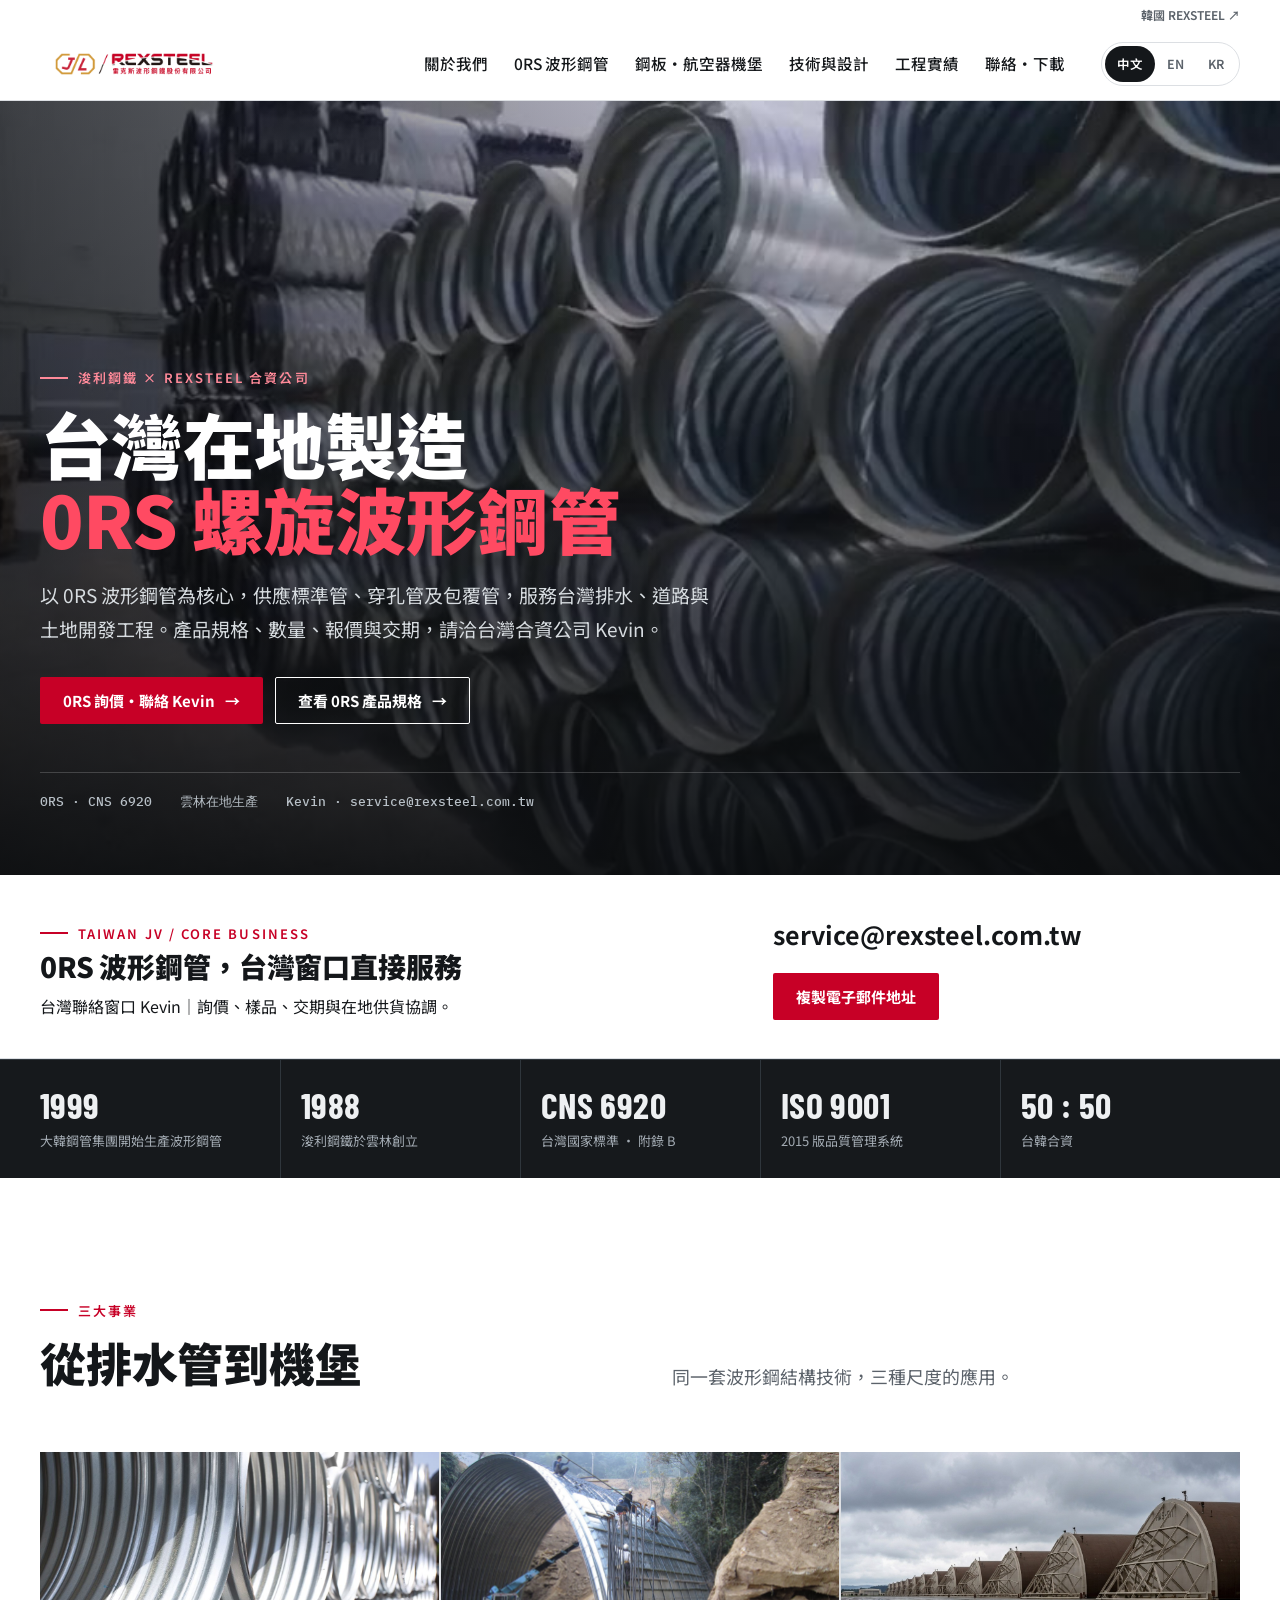
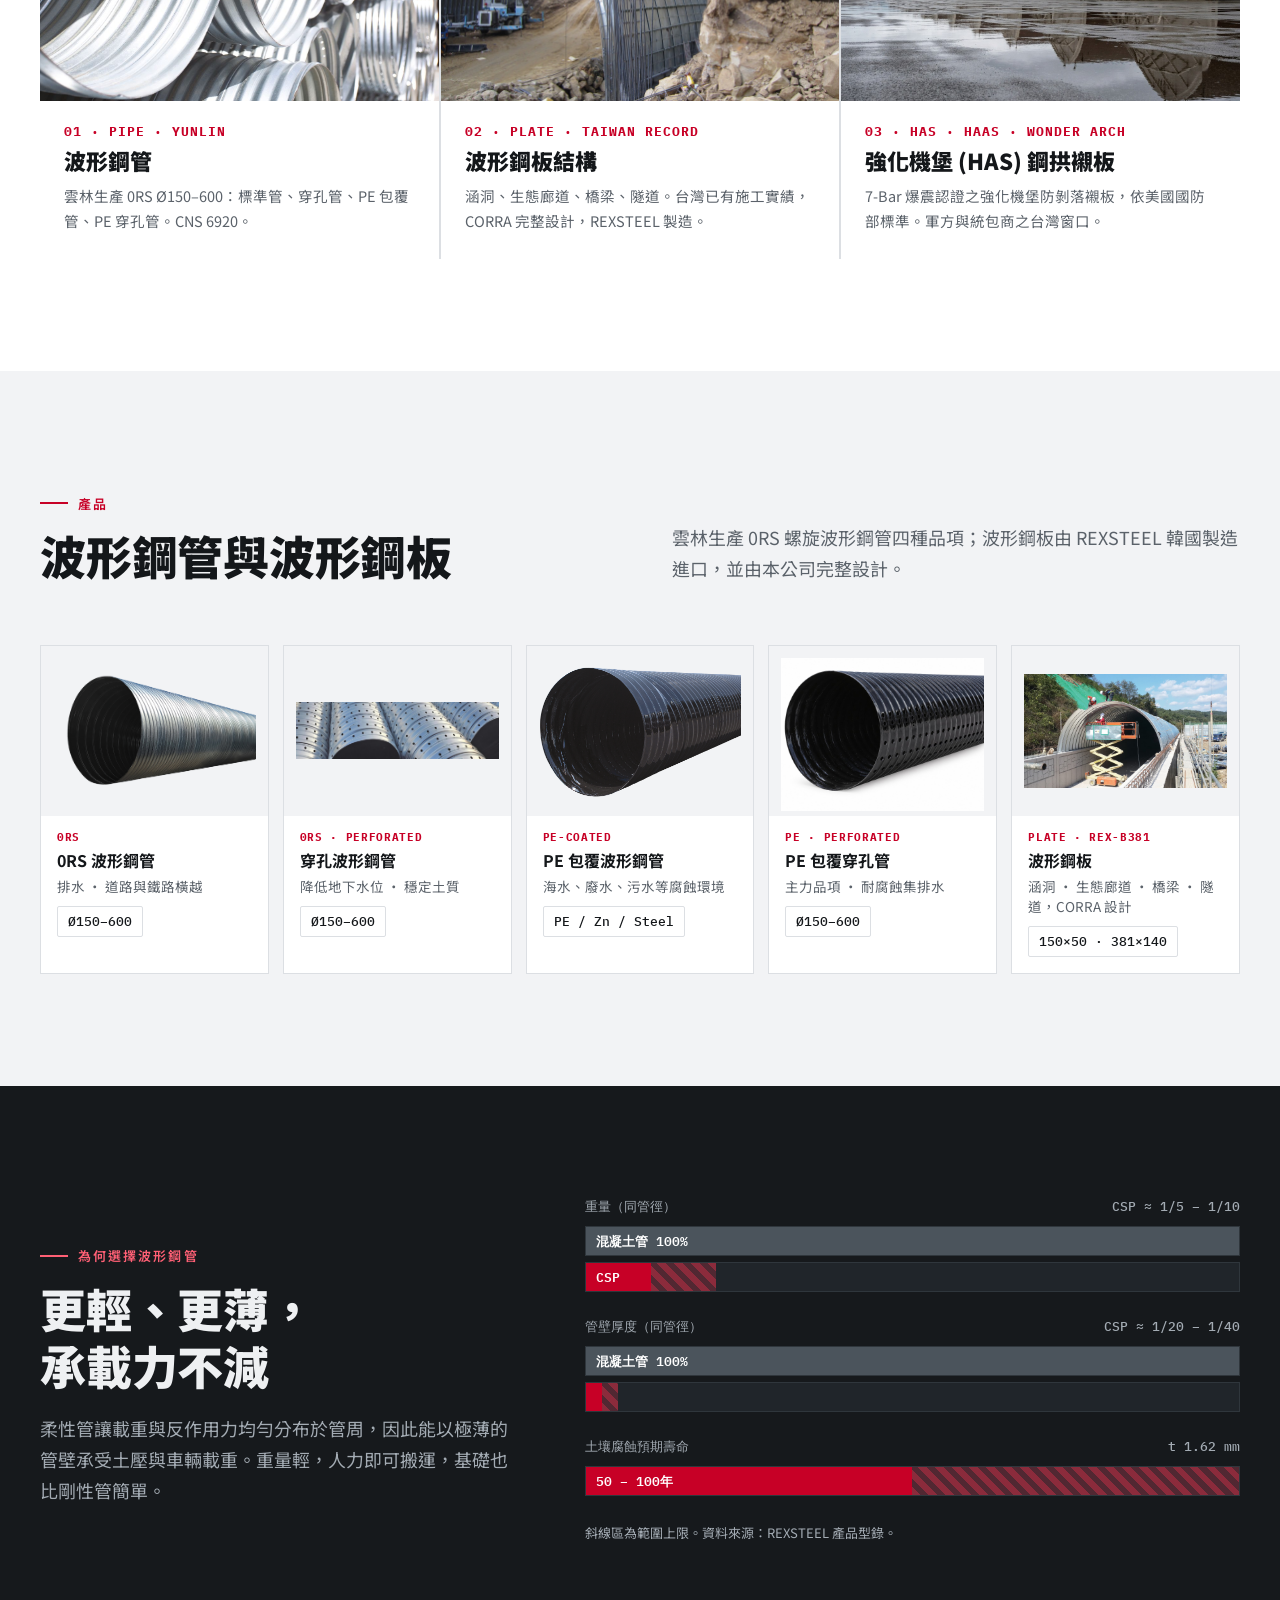
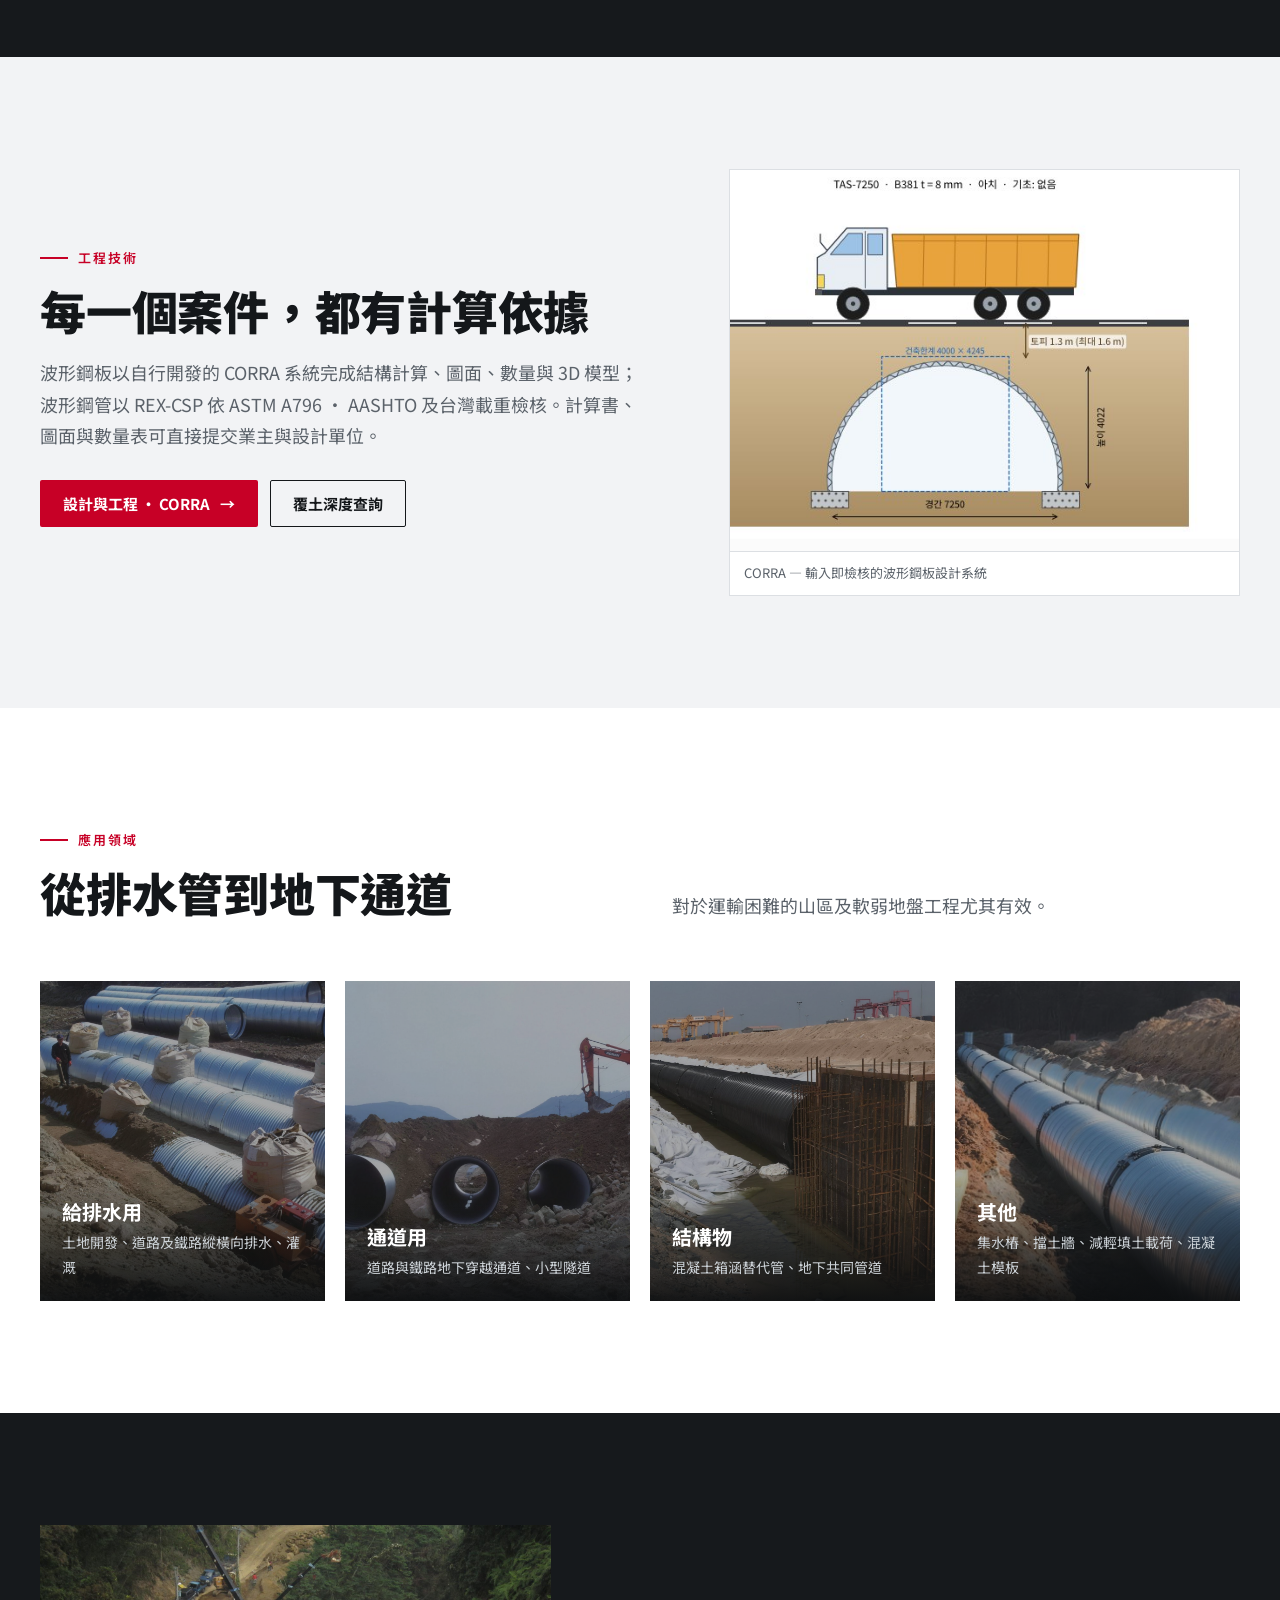
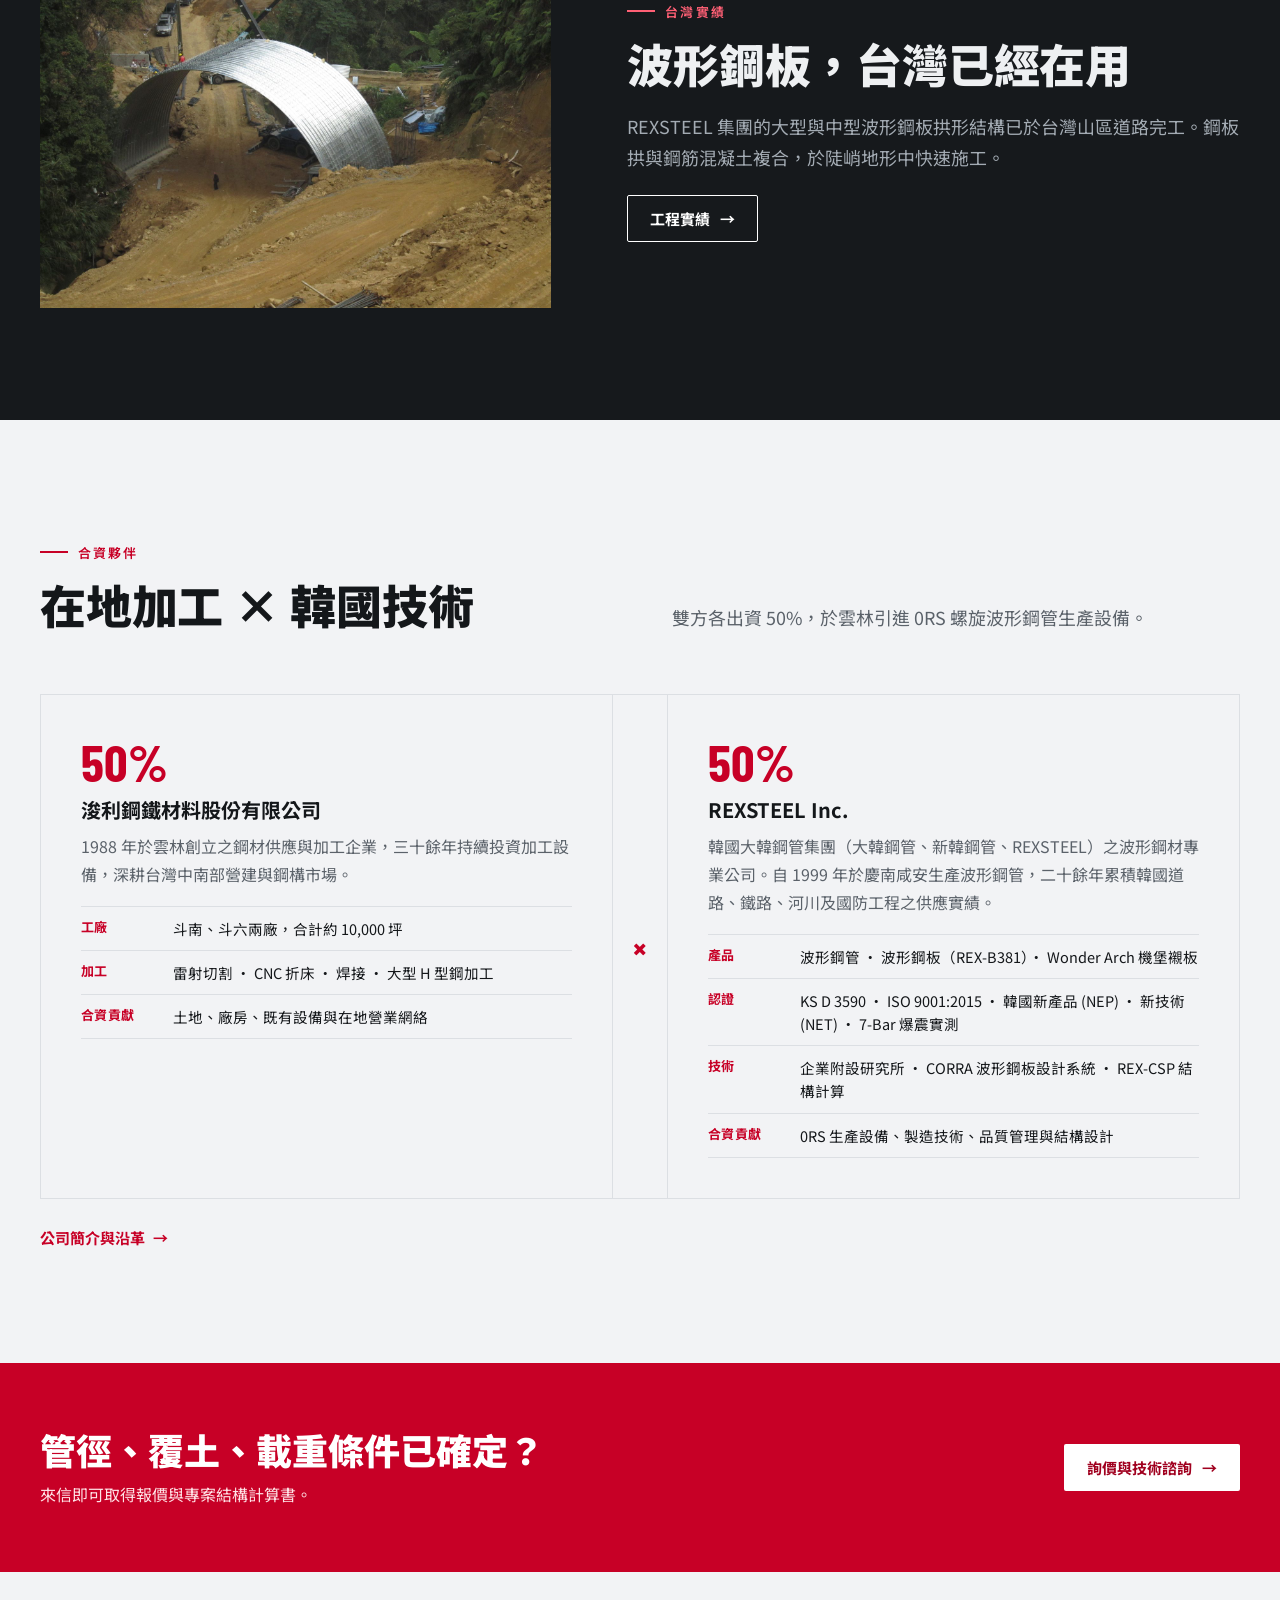
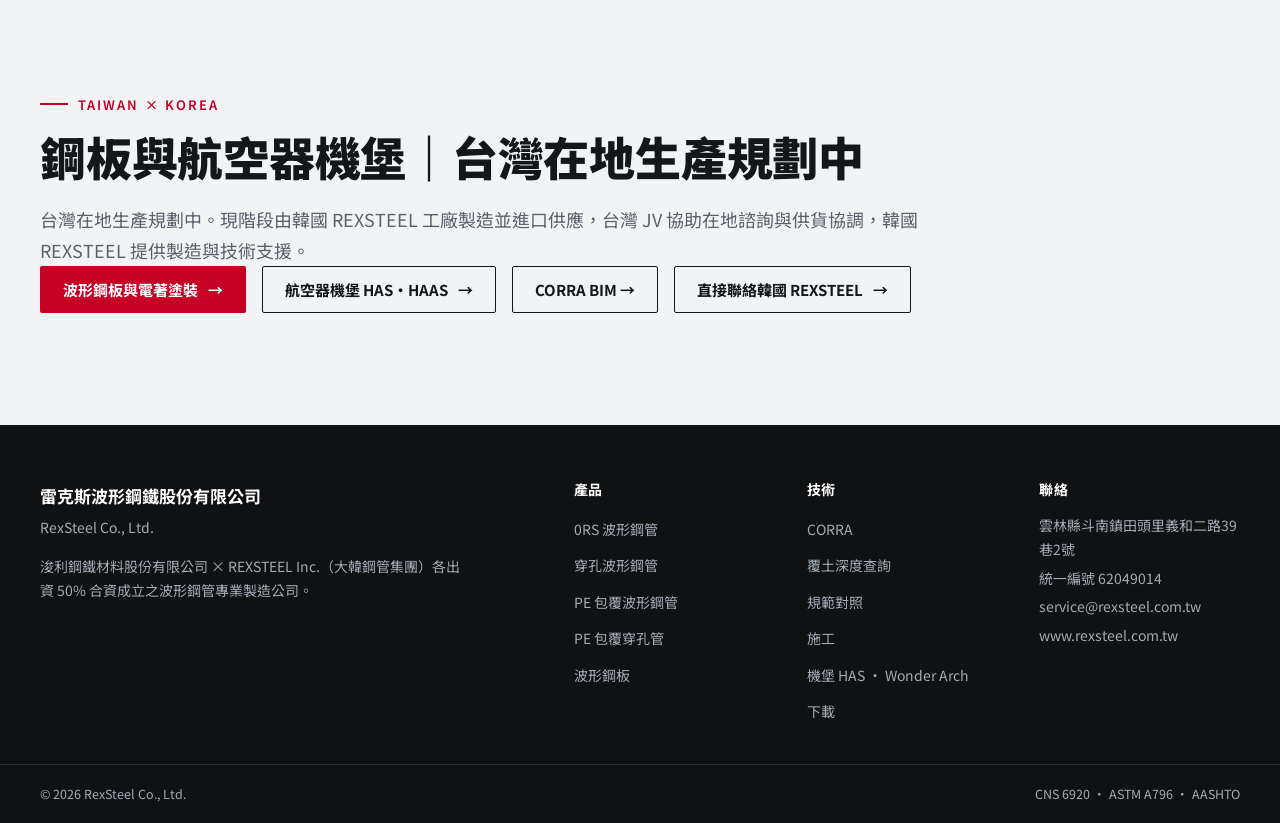
==== index.html @ adaddd63 "Add discreet Korea REXSTEEL link above Taiwan navigation" ====
<!DOCTYPE html>

<html class="notranslate" lang="zh-Hant" translate="no">
<head>
<meta charset="utf-8"/><meta content="notranslate" name="google"/>
<meta content="width=device-width,initial-scale=1,viewport-fit=cover" name="viewport"/>
<title>雷克斯波形鋼鐵 REXSTEEL Taiwan</title>
<meta content="雷克斯波形鋼鐵股份有限公司 — 浚利鋼鐵 × REXSTEEL 合資，台灣雲林生產 0RS 螺旋波形鋼管。" name="description"/>
<link href="assets/icon.png" rel="icon"/>
<link href="https://fonts.googleapis.com" rel="preconnect"/>
<link crossorigin="" href="https://fonts.gstatic.com" rel="preconnect"/>
<link href="https://fonts.googleapis.com/css2?family=Barlow+Condensed:wght@500;600;700&amp;family=IBM+Plex+Mono:wght@400;500;600;700&amp;family=Noto+Sans+TC:wght@400;500;700;900&amp;family=Noto+Sans+KR:wght@400;500;700;900&amp;display=swap" rel="stylesheet"/>
<link href="style.css" rel="stylesheet"/>
<link href="rexsteel-additions.css" rel="stylesheet"/></head>
<body>
<header class="hdr"><div class="wrap rx-utility"><a class="rx-korea-home" href="https://rexsteel.kr/" rel="noopener noreferrer" target="_blank"><span class="tc">韓國 REXSTEEL ↗</span><span class="en">REXSTEEL Korea ↗</span><span class="ko">한국 REXSTEEL ↗</span></a></div><div class="wrap">
<a aria-label="雷克斯波形鋼鐵 首頁" class="brand" href="index.html"><img alt="JL / REXSTEEL 雷克斯波形鋼鐵股份有限公司" height="188" src="assets/logo-jv.png" width="900"/></a>
<button aria-controls="menu" aria-expanded="false" aria-label="Menu" class="burger"><span></span><span></span><span></span></button>
<nav class="menu" id="menu"><a href="about.html"><span class="tc">關於我們</span><span class="en">About</span><span class="ko">회사소개</span></a><a href="products.html"><span class="tc">0RS 波形鋼管</span><span class="en">0RS Pipe</span><span class="ko">파형강관 0RS</span></a><a href="solutions.html"><span class="tc">鋼板・航空器機堡</span><span class="en">Plate &amp; Shelters</span><span class="ko">파형강판·항공기 격납고</span></a><a href="engineering.html"><span class="tc">技術與設計</span><span class="en">Technology &amp; Design</span><span class="ko">기술·설계</span></a><a href="projects.html"><span class="tc">工程實績</span><span class="en">Projects</span><span class="ko">시공사례</span></a><a href="contact.html"><span class="tc">聯絡・下載</span><span class="en">Contact &amp; Downloads</span><span class="ko">문의·다운로드</span></a></nav>
<div aria-label="Language" class="lang" role="group"><button aria-pressed="true" data-lang="zh-Hant">中文</button><button aria-pressed="false" data-lang="en">EN</button><button aria-pressed="false" data-lang="ko">KR</button></div>
</div></header>
<main>
<div class="hero">
<div aria-hidden="true" class="slides">
<div class="slide" style="background-image:url(assets/hero.jpg)"></div>
<div class="slide" style="background-image:url(assets/stack.jpg)"></div>
<div class="slide" style="background-image:url(assets/site-1.jpg)"></div>
</div>
<video aria-hidden="true" autoplay="" loop="" muted="" playsinline="" poster="assets/hero-poster.jpg" preload="auto"><source src="assets/hero.mp4" type="video/mp4"/></video>
<div class="shade"></div>
<div class="wrap">
<span class="eyebrow" style="color:#ff8a99"><span class="tc">浚利鋼鐵 × REXSTEEL 合資公司</span><span class="en">Jiun-Li Steel × REXSTEEL joint venture</span><span class="ko">준리강철 × REXSTEEL 합작법인</span></span>
<h1 style="margin-top:20px;max-width:none"><span class="tc">台灣在地製造<br/><em>0RS 螺旋波形鋼管</em></span><span class="en">Made in Taiwan<br/><em>0RS helical corrugated steel pipe</em></span><span class="ko">대만 현지 생산<br/><em>0RS 나선형 파형강관</em></span></h1>
<p class="sub"><span class="tc">以 0RS 波形鋼管為核心，供應標準管、穿孔管及包覆管，服務台灣排水、道路與土地開發工程。產品規格、數量、報價與交期，請洽台灣合資公司 Kevin。</span><span class="en">Our core product is locally manufactured 0RS pipe, including standard, perforated and coated options for Taiwan drainage, roads and land development. Contact Kevin at the Taiwan JV for specifications, quantities, quotations and lead times.</span><span class="ko">대만 현지 생산 0RS 강관을 중심으로 표준관·유공관·피복관을 공급합니다. 대만 배수·도로·토지개발의 제품 사양·수량·견적·납기는 JV 담당 Kevin에게 문의하세요.</span></p>
<div class="cta"><a class="btn btn-red" href="contact.html#pipe"><span class="tc">0RS 詢價・聯絡 Kevin</span><span class="en">0RS enquiries · Contact Kevin</span><span class="ko">0RS 견적 · Kevin 문의</span> →</a><a class="btn btn-line" href="products.html"><span class="tc">查看 0RS 產品規格</span><span class="en">View 0RS specifications</span><span class="ko">0RS 제품 규격</span> →</a></div>
<div class="meta"><span>0RS · CNS 6920</span><span><span class="tc">雲林在地生產</span><span class="en">Made in Yunlin</span><span class="ko">운림 현지 생산</span></span><span>Kevin · service@rexsteel.com.tw</span></div>
</div>
</div><section class="rx-add rx-jv-priority" id="taiwan-0rs-contact"><div class="wrap rx-contact-split"><div><span class="eyebrow">TAIWAN JV / CORE BUSINESS</span><h2 class="h2"><span class="tc">0RS 波形鋼管，台灣窗口直接服務</span><span class="en">0RS pipe, direct Taiwan support</span><span class="ko">0RS 강관, 대만 JV에 바로 문의</span></h2><p><span class="tc">台灣聯絡窗口 Kevin｜詢價、樣品、交期與在地供貨協調。</span><span class="en">Taiwan contact: Kevin · quotations, samples, lead times and local delivery.</span><span class="ko">대만 담당 Kevin · 견적·샘플·납기·현지 공급 상담.</span></p></div><div><div class="rx-contact-mail">service@rexsteel.com.tw</div><button class="btn btn-red" data-copy="service@rexsteel.com.tw" type="button"><span class="tc">複製電子郵件地址</span><span class="en">Copy email address</span><span class="ko">이메일 주소 복사</span></button></div></div></section>
<div class="trust"><div class="wrap">
<div class="t"><div class="v">1999</div><div class="k"><span class="tc">大韓鋼管集團開始生產波形鋼管</span><span class="en">Daehan Group begins CSP production</span><span class="ko">대한강관그룹 파형강관 생산 시작</span></div></div>
<div class="t"><div class="v">1988</div><div class="k"><span class="tc">浚利鋼鐵於雲林創立</span><span class="en">Jiun-Li Steel founded in Yunlin</span><span class="ko">준리강철 운림에서 창업</span></div></div>
<div class="t"><div class="v">CNS 6920</div><div class="k"><span class="tc">台灣國家標準 · 附錄 B</span><span class="en">Taiwan national standard · Annex B</span><span class="ko">대만 국가표준 · 부록 B</span></div></div>
<div class="t"><div class="v">ISO 9001</div><div class="k"><span class="tc">2015 版品質管理系統</span><span class="en">2015 quality management</span><span class="ko">2015년판 품질경영시스템</span></div></div>
<div class="t"><div class="v">50 : 50</div><div class="k"><span class="tc">台韓合資</span><span class="en">Taiwan–Korea joint venture</span><span class="ko">대만·한국 합작</span></div></div>
</div></div>
<section>
<div class="wrap">
<div class="head-row">
<div><span class="eyebrow"><span class="tc">三大事業</span><span class="en">Three businesses</span><span class="ko">3대 사업</span></span><h2 class="h2"><span class="tc">從排水管到機堡</span><span class="en">From drainage pipe to aircraft shelters</span><span class="ko">배수관부터 격납고까지</span></h2></div>
<p class="lead"><span class="tc">同一套波形鋼結構技術，三種尺度的應用。</span><span class="en">One corrugated-steel technology, three scales of application.</span><span class="ko">하나의 파형강 구조 기술, 세 가지 규모의 적용.</span></p>
</div>
<div class="biz">
<a href="products.html"><div class="pic"><img alt="" loading="lazy" src="assets/stack.jpg"/></div><div class="txt"><span class="code">01 · PIPE · YUNLIN</span><h3><span class="tc">波形鋼管</span><span class="en">Corrugated steel pipe</span><span class="ko">파형강관</span></h3><p><span class="tc">雲林生產 0RS Ø150–600：標準管、穿孔管、PE 包覆管、PE 穿孔管。CNS 6920。</span><span class="en">0RS Ø150–600 made in Yunlin: standard, perforated, PE-coated and PE perforated. CNS 6920.</span><span class="ko">운림 생산 0RS Ø150–600: 표준관, 유공관, PE 피복관, PE 유공관. CNS 6920.</span></p></div></a>
<a href="plate.html"><div class="pic"><img alt="" loading="lazy" src="assets/tw-IMG_2306.jpg"/></div><div class="txt"><span class="code">02 · PLATE · TAIWAN RECORD</span><h3><span class="tc">波形鋼板結構</span><span class="en">Corrugated plate structures</span><span class="ko">파형강판 구조물</span></h3><p><span class="tc">涵洞、生態廊道、橋梁、隧道。台灣已有施工實績，CORRA 完整設計，REXSTEEL 製造。</span><span class="en">Culverts, wildlife crossings, bridges, tunnels. Already built in Taiwan; designed with CORRA, made by REXSTEEL.</span><span class="ko">암거, 생태통로, 교량, 터널. 대만 시공 실적 보유, CORRA 설계, REXSTEEL 제작.</span></p></div></a>
<a href="has.html"><div class="pic"><img alt="" loading="lazy" src="assets/wa-hero-3rd-gen-has.jpg"/></div><div class="txt"><span class="code">03 · HAS · HAAS · WONDER ARCH</span><h3><span class="tc">強化機堡 (HAS) 鋼拱襯板</span><span class="en">Hardened aircraft shelter liners</span><span class="ko">항공기 격납고(HAS) 아치 라이너</span></h3><p><span class="tc">7-Bar 爆震認證之強化機堡防剝落襯板，依美國國防部標準。軍方與統包商之台灣窗口。</span><span class="en">7-Bar blast-certified spall liners for hardened aircraft shelters, to U.S. DoD standards. Taiwan contact for defense and EPC.</span><span class="ko">7-Bar 폭발 인증 강화 격납고 스폴 라이너, 미 국방부 기준. 군·EPC의 대만 창구.</span></p></div></a>
</div>
</div>
</section>
<section class="soft">
<div class="wrap">
<div class="head-row">
<div><span class="eyebrow"><span class="tc">產品</span><span class="en">Products</span><span class="ko">제품</span></span><h2 class="h2"><span class="tc">波形鋼管與波形鋼板</span><span class="en">Corrugated pipe and plate</span><span class="ko">파형강관과 파형강판</span></h2></div>
<p class="lead"><span class="tc">雲林生產 0RS 螺旋波形鋼管四種品項；波形鋼板由 REXSTEEL 韓國製造進口，並由本公司完整設計。</span><span class="en">Four 0RS helical pipe types made in Yunlin, plus corrugated plate made by REXSTEEL in Korea and fully designed by us.</span><span class="ko">운림에서 0RS 나선형 파형강관 4개 품목을 생산하고, 파형강판은 REXSTEEL 한국 공장에서 만들어 수입하며 설계는 당사가 직접 합니다.</span></p>
</div>
</div>
<div class="wrap"><div class="pgrid"><a class="pcard" href="products.html#ors"><div class="pv"><img alt="" loading="lazy" src="assets/pipe-galv.png"/></div><div class="pt"><span class="code">0RS</span><h3><span class="tc">0RS 波形鋼管</span><span class="en">0RS corrugated pipe</span><span class="ko">0RS 파형강관</span></h3><p><span class="tc">排水 · 道路與鐵路橫越</span><span class="en">Drainage · road and rail crossings</span><span class="ko">배수 · 도로·철도 횡단</span></p><span class="chip">Ø150–600</span></div></a><a class="pcard" href="products.html#perforated"><div class="pv"><img alt="" loading="lazy" src="assets/perforated.jpg"/></div><div class="pt"><span class="code">0RS · PERFORATED</span><h3><span class="tc">穿孔波形鋼管</span><span class="en">Perforated pipe</span><span class="ko">유공관</span></h3><p><span class="tc">降低地下水位 · 穩定土質</span><span class="en">Lowers groundwater · stabilizes soil</span><span class="ko">지하수위 저하 · 지반 안정</span></p><span class="chip">Ø150–600</span></div></a><a class="pcard" href="products.html#pe"><div class="pv"><img alt="" loading="lazy" src="assets/pipe-pe.png"/></div><div class="pt"><span class="code">PE-COATED</span><h3><span class="tc">PE 包覆波形鋼管</span><span class="en">PE-coated pipe</span><span class="ko">PE 피복 파형강관</span></h3><p><span class="tc">海水、廢水、污水等腐蝕環境</span><span class="en">Sea water, wastewater, sewage</span><span class="ko">해수·폐수·오수 부식 환경</span></p><span class="chip">PE / Zn / Steel</span></div></a><a class="pcard" href="products.html#pe-perforated"><div class="pv"><img alt="" loading="lazy" src="assets/pipe-pe-perf.jpg"/></div><div class="pt"><span class="code">PE · PERFORATED</span><h3><span class="tc">PE 包覆穿孔管</span><span class="en">PE-coated perforated pipe</span><span class="ko">PE 피복 유공관</span></h3><p><span class="tc">主力品項 · 耐腐蝕集排水</span><span class="en">Main product · corrosion-resistant drainage</span><span class="ko">주력 품목 · 내식 집배수</span></p><span class="chip">Ø150–600</span></div></a><a class="pcard" href="plate.html"><div class="pv"><img alt="" loading="lazy" src="assets/plate-tunnel.jpg"/></div><div class="pt"><span class="code">PLATE · REX-B381</span><h3><span class="tc">波形鋼板</span><span class="en">Corrugated steel plate</span><span class="ko">파형강판</span></h3><p><span class="tc">涵洞 · 生態廊道 · 橋梁 · 隧道，CORRA 設計</span><span class="en">Culverts · crossings · bridges · tunnels, CORRA design</span><span class="ko">암거·생태통로·교량·터널, CORRA 설계</span></p><span class="chip">150×50 · 381×140</span></div></a></div></div>
</section>
<section class="dark">
<div class="wrap compare">
<div>
<span class="eyebrow"><span class="tc">為何選擇波形鋼管</span><span class="en">Why corrugated steel</span><span class="ko">왜 파형강관인가</span></span>
<h2 class="h2"><span class="tc">更輕、更薄，<br/>承載力不減</span><span class="en">Lighter and thinner,<br/>with full capacity</span><span class="ko">더 가볍고 더 얇게,<br/>지지력은 그대로</span></h2>
<p class="lead"><span class="tc">柔性管讓載重與反作用力均勻分布於管周，因此能以極薄的管壁承受土壓與車輛載重。重量輕，人力即可搬運，基礎也比剛性管簡單。</span><span class="en">As a flexible pipe, load and soil reaction spread evenly around the ring, so a very thin wall carries earth and traffic loads. It is light enough to handle by hand and needs simpler bedding than rigid pipe.</span><span class="ko">연성관이라 하중과 반력이 관 둘레에 고르게 분포하므로, 아주 얇은 관벽으로 토압과 차량하중을 견딥니다. 가벼워 인력으로 운반할 수 있고 기초도 강성관보다 간단합니다.</span></p>
</div>
<div class="bars">
<div class="bar-g"><h4><span><span class="tc">重量（同管徑）</span><span class="en">Weight at equal diameter</span><span class="ko">무게 (같은 관경)</span></span><span>CSP ≈ 1/5 – 1/10</span></h4>
<div class="bar"><i class="rc" style="width:100%"><span class="tc">混凝土管 100%</span><span class="en">Concrete 100%</span><span class="ko">콘크리트관 100%</span></i></div>
<div class="bar"><i class="rng" style="left:10%;width:10%"></i><i class="cs" style="width:10%">CSP</i></div></div>
<div class="bar-g"><h4><span><span class="tc">管壁厚度（同管徑）</span><span class="en">Wall thickness at equal diameter</span><span class="ko">관벽 두께 (같은 관경)</span></span><span>CSP ≈ 1/20 – 1/40</span></h4>
<div class="bar"><i class="rc" style="width:100%"><span class="tc">混凝土管 100%</span><span class="en">Concrete 100%</span><span class="ko">콘크리트관 100%</span></i></div>
<div class="bar"><i class="rng" style="left:2.5%;width:2.5%"></i><i class="cs" style="width:2.5%"></i></div></div>
<div class="bar-g"><h4><span><span class="tc">土壤腐蝕預期壽命</span><span class="en">Expected life against soil corrosion</span><span class="ko">토양 부식 기대수명</span></span><span>t 1.62 mm</span></h4>
<div class="bar"><i class="rng" style="left:50%;width:50%"></i><i class="cs" style="width:50%">50 – 100 <span class="tc">年</span><span class="en">years</span><span class="ko">년</span></i></div></div>
<p class="bar-note"><span class="tc">斜線區為範圍上限。資料來源：REXSTEEL 產品型錄。</span><span class="en">Hatched area shows the upper end of each range. Source: REXSTEEL product catalogue.</span><span class="ko">빗금은 범위의 상한입니다. 자료: REXSTEEL 제품 카탈로그.</span></p>
</div>
</div>
</section>
<section class="soft">
<div class="wrap split">
<div>
<span class="eyebrow"><span class="tc">工程技術</span><span class="en">Engineering</span><span class="ko">엔지니어링</span></span>
<h2 class="h2"><span class="tc">每一個案件，都有計算依據</span><span class="en">Every project backed by calculation</span><span class="ko">모든 프로젝트에 계산 근거가 있습니다</span></h2>
<p class="lead"><span class="tc">波形鋼板以自行開發的 CORRA 系統完成結構計算、圖面、數量與 3D 模型；波形鋼管以 REX-CSP 依 ASTM A796 · AASHTO 及台灣載重檢核。計算書、圖面與數量表可直接提交業主與設計單位。</span><span class="en">Corrugated plate is engineered with our own CORRA system (calculations, drawings, quantities and 3D model); pipe is checked with REX-CSP to ASTM A796 / AASHTO with Taiwan loads. Reports, drawings and quantities go straight to owners and designers.</span><span class="ko">파형강판은 자체 개발한 CORRA로 구조계산·도면·수량·3D 모델을 완성하고, 파형강관은 REX-CSP로 ASTM A796·AASHTO와 대만 하중을 검토합니다. 계산서·도면·수량표를 발주처와 설계사에 바로 제출할 수 있습니다.</span></p>
<div style="display:flex;flex-wrap:wrap;gap:12px;margin-top:28px">
<a class="btn btn-red" href="engineering.html"><span class="tc">設計與工程 · CORRA</span><span class="en">Design and engineering · CORRA</span><span class="ko">설계와 엔지니어링 · CORRA</span> <span class="arr">→</span></a>
<a class="btn btn-line" href="technical.html#calc"><span class="tc">覆土深度查詢</span><span class="en">Cover depth check</span><span class="ko">토피 깊이 조회</span></a>
</div>
</div>
<figure style="margin:0;border:1px solid var(--line);background:#fff"><img alt="CORRA" loading="lazy" src="assets/corra-preview-arch.jpg" style="width:100%"/><figcaption class="note" style="padding:10px 14px;border-top:1px solid var(--line)"><span class="tc">CORRA — 輸入即檢核的波形鋼板設計系統</span><span class="en">CORRA — corrugated plate design checked as you type</span><span class="ko">CORRA — 입력 즉시 검토하는 파형강판 설계 시스템</span></figcaption></figure>
</div>
</section>
<section>
<div class="wrap">
<div class="head-row">
<div><span class="eyebrow"><span class="tc">應用領域</span><span class="en">Applications</span><span class="ko">적용 분야</span></span><h2 class="h2"><span class="tc">從排水管到地下通道</span><span class="en">From drains to underpasses</span><span class="ko">배수관부터 지하통로까지</span></h2></div>
<p class="lead"><span class="tc">對於運輸困難的山區及軟弱地盤工程尤其有效。</span><span class="en">Especially effective in mountain areas with difficult access and on soft ground.</span><span class="ko">운반이 어려운 산간지와 연약지반 공사에 특히 효과적입니다.</span></p>
</div>
<div class="apps">
<div class="app"><img alt="" loading="lazy" src="assets/site-2.jpg"/><div class="c"><h3><span class="tc">給排水用</span><span class="en">Drainage</span><span class="ko">상하수·배수</span></h3><p><span class="tc">土地開發、道路及鐵路縱橫向排水、灌溉</span><span class="en">Land development, road and rail drains, irrigation</span><span class="ko">토지개발, 도로·철도 종횡단 배수, 관개</span></p></div></div>
<div class="app"><img alt="" loading="lazy" src="assets/site-3.jpg"/><div class="c"><h3><span class="tc">通道用</span><span class="en">Passages</span><span class="ko">통로</span></h3><p><span class="tc">道路與鐵路地下穿越通道、小型隧道</span><span class="en">Underpasses below roads and railways</span><span class="ko">도로·철도 하부 횡단 통로, 소형 터널</span></p></div></div>
<div class="app"><img alt="" loading="lazy" src="assets/site-pe-1.jpg"/><div class="c"><h3><span class="tc">結構物</span><span class="en">Structures</span><span class="ko">구조물</span></h3><p><span class="tc">混凝土箱涵替代管、地下共同管道</span><span class="en">Box-culvert replacement, utility conduits</span><span class="ko">콘크리트 박스 암거 대체, 지하 공동구</span></p></div></div>
<div class="app"><img alt="" loading="lazy" src="assets/install-trench.jpg"/><div class="c"><h3><span class="tc">其他</span><span class="en">Other</span><span class="ko">기타</span></h3><p><span class="tc">集水樁、擋土牆、減輕填土載荷、混凝土模板</span><span class="en">Collector wells, retaining walls, fill relief, formwork</span><span class="ko">집수정, 옹벽, 성토하중 경감, 콘크리트 거푸집</span></p></div></div>
</div>
</div>
</section>
<section class="dark">
<div class="wrap split rev">
<figure style="margin:0"><img alt="台灣波形鋼板拱" loading="lazy" src="assets/tw-IMG_2200.jpg"/></figure>
<div>
<span class="eyebrow"><span class="tc">台灣實績</span><span class="en">Taiwan record</span><span class="ko">대만 실적</span></span>
<h2 class="h2"><span class="tc">波形鋼板，台灣已經在用</span><span class="en">Corrugated plate, already built in Taiwan</span><span class="ko">파형강판, 대만에서 이미 시공</span></h2>
<p class="lead"><span class="tc">REXSTEEL 集團的大型與中型波形鋼板拱形結構已於台灣山區道路完工。鋼板拱與鋼筋混凝土複合，於陡峭地形中快速施工。</span><span class="en">REXSTEEL Group large- and medium-profile plate arches have been completed on mountain roads in Taiwan: plate arches composite with reinforced concrete, built fast on steep terrain.</span><span class="ko">REXSTEEL 그룹의 대형·중형 파형강판 아치가 대만 산간도로에 준공되었습니다. 강판 아치와 철근콘크리트 복합구조로 급경사 지형에서 빠르게 시공했습니다.</span></p>
<p style="margin-top:22px"><a class="btn btn-line" href="projects.html" style="color:#fff"><span class="tc">工程實績</span><span class="en">Project record</span><span class="ko">시공 실적</span> <span class="arr">→</span></a></p>
</div>
</div>
</section>
<section class="soft">
<div class="wrap">
<div class="head-row">
<div><span class="eyebrow"><span class="tc">合資夥伴</span><span class="en">Partners</span><span class="ko">합작 파트너</span></span><h2 class="h2"><span class="tc">在地加工 × 韓國技術</span><span class="en">Local fabrication × Korean technology</span><span class="ko">현지 가공 × 한국 기술</span></h2></div>
<p class="lead"><span class="tc">雙方各出資 50%，於雲林引進 0RS 螺旋波形鋼管生產設備。</span><span class="en">Each partner holds 50%; a 0RS helical pipe line has been installed in Yunlin.</span><span class="ko">양사가 50%씩 출자해 운림에 0RS 나선형 파형강관 생산설비를 들였습니다.</span></p>
</div>
<div class="partners">
<div class="p"><div class="pct">50%</div><h3><span class="tc">浚利鋼鐵材料股份有限公司</span><span class="en">Jiun-Li Steel Material Co., Ltd.</span><span class="ko">浚利鋼鐵(준리강철)</span></h3><p class="muted"><span class="tc">1988 年於雲林創立之鋼材供應與加工企業，三十餘年持續投資加工設備，深耕台灣中南部營建與鋼構市場。</span><span class="en">A Yunlin steel supplier and processor founded in 1988, investing in processing equipment for over three decades and serving construction and steel-structure markets in central and southern Taiwan.</span><span class="ko">1988년 운림(雲林)에서 창업한 강재 공급·가공 회사. 30년 넘게 가공설비에 투자하며 대만 중남부 건설·철골 시장에서 기반을 다져 왔습니다.</span></p><ul class="pfacts"><li><b><span class="tc">工廠</span><span class="en">Plants</span><span class="ko">공장</span></b><div><span class="tc">斗南、斗六兩廠，合計約 10,000 坪</span><span class="en">Dounan and Douliu, about 10,000 ping (33,000 m²)</span><span class="ko">斗南(더우난)·斗六(더우류) 2개 공장, 약 10,000평(坪)</span></div></li><li><b><span class="tc">加工</span><span class="en">Processing</span><span class="ko">가공</span></b><div><span class="tc">雷射切割 · CNC 折床 · 焊接 · 大型 H 型鋼加工</span><span class="en">Laser cutting · CNC bending · welding · heavy H-beam</span><span class="ko">레이저 절단 · CNC 절곡 · 용접 · 대형 H형강 가공</span></div></li><li><b><span class="tc">合資貢獻</span><span class="en">JV role</span><span class="ko">JV 기여</span></b><div><span class="tc">土地、廠房、既有設備與在地營業網絡</span><span class="en">Land, plant, existing equipment and local sales network</span><span class="ko">토지, 공장, 기존 설비, 현지 영업 네트워크</span></div></li></ul></div>
<div class="x">×</div>
<div class="p"><div class="pct">50%</div><h3>REXSTEEL Inc.</h3><p class="muted"><span class="tc">韓國大韓鋼管集團（大韓鋼管、新韓鋼管、REXSTEEL）之波形鋼材專業公司。自 1999 年於慶南咸安生產波形鋼管，二十餘年累積韓國道路、鐵路、河川及國防工程之供應實績。</span><span class="en">The corrugated steel arm of Korea's Daehan Steel Pipe Group (Daehan Steel Pipe, Shinhan Steel Pipe, REXSTEEL). Producing corrugated pipe in Haman since 1999, with more than two decades of supply to Korean road, rail, river and defense projects.</span><span class="ko">한국 대한강관그룹(대한강관·신한스틸파이프·REXSTEEL)의 파형강재 전문회사. 1999년 경남 함안에서 파형강관 생산을 시작해 20년 넘게 한국의 도로·철도·하천·국방 공사에 공급해 왔습니다.</span></p><ul class="pfacts"><li><b><span class="tc">產品</span><span class="en">Products</span><span class="ko">제품</span></b><div><span class="tc">波形鋼管 · 波形鋼板（REX-B381）· Wonder Arch 機堡襯板</span><span class="en">Corrugated pipe · corrugated plate (REX-B381) · Wonder Arch shelter liners</span><span class="ko">파형강관 · 파형강판(REX-B381) · Wonder Arch 격납고 라이너</span></div></li><li><b><span class="tc">認證</span><span class="en">Certification</span><span class="ko">인증</span></b><div>KS D 3590 · ISO 9001:2015 · <span class="tc">韓國新產品 (NEP) · 新技術 (NET) · 7‑Bar 爆震實測</span><span class="en">Korean NEP · NET · 7-Bar blast tested</span><span class="ko">신제품(NEP) · 신기술(NET) · 7‑Bar 폭발 실증</span></div></li><li><b><span class="tc">技術</span><span class="en">Engineering</span><span class="ko">기술</span></b><div><span class="tc">企業附設研究所 · CORRA 波形鋼板設計系統 · REX-CSP 結構計算</span><span class="en">Corporate R&amp;D centre · CORRA plate design system · REX-CSP calculation</span><span class="ko">기업부설연구소 · CORRA 파형강판 설계 시스템 · REX-CSP 구조계산</span></div></li><li><b><span class="tc">合資貢獻</span><span class="en">JV role</span><span class="ko">JV 기여</span></b><div><span class="tc">0RS 生產設備、製造技術、品質管理與結構設計</span><span class="en">0RS production line, manufacturing know-how, quality control and structural design</span><span class="ko">0RS 생산설비, 제조기술, 품질관리, 구조설계</span></div></li></ul></div>
</div>
<p style="margin-top:24px"><a class="link" href="about.html"><span class="tc">公司簡介與沿革</span><span class="en">Company profile and history</span><span class="ko">회사소개와 연혁</span> <span class="arr">→</span></a></p>
</div>
</section>
<div class="cta-band"><div class="wrap">
<div><h2><span class="tc">管徑、覆土、載重條件已確定？</span><span class="en">Know your diameter, cover and loading?</span><span class="ko">관경·토피·하중 조건이 정해졌나요?</span></h2><p><span class="tc">來信即可取得報價與專案結構計算書。</span><span class="en">Write to us for a quotation and a project calculation report.</span><span class="ko">메일 주시면 견적과 프로젝트 구조계산서를 드립니다.</span></p></div>
<a class="btn" href="contact.html"><span class="tc">詢價與技術諮詢</span><span class="en">Request a quote</span><span class="ko">견적·기술 문의</span> <span class="arr">→</span></a>
</div></div>
<section class="rx-add rx-soft" id="rexsteel-korea-support"><div class="wrap"><span class="eyebrow">TAIWAN × KOREA</span><h2 class="h2"><span class="tc">鋼板與航空器機堡｜台灣在地生產規劃中</span><span class="en">Plate &amp; shelters · Taiwan production planned</span><span class="ko">파형강판·격납고 · 대만 현지 생산 계획 중</span></h2><p class="lead"><span class="tc">台灣在地生產規劃中。現階段由韓國 REXSTEEL 工廠製造並進口供應，台灣 JV 協助在地諮詢與供貨協調，韓國 REXSTEEL 提供製造與技術支援。</span><span class="en">Local production in Taiwan is planned. Products are currently manufactured by REXSTEEL Korea and imported; the Taiwan JV coordinates local enquiries and supply, while Korea provides manufacturing and technical support.</span><span class="ko">대만 현지 생산을 계획 중입니다. 현재는 한국 렉스틸 공장에서 제조해 수입 공급하며, 대만 JV는 현지 상담·공급 협의, 한국 렉스틸은 제조·기술 지원을 담당합니다.</span></p><div class="rx-links"><a class="btn btn-red" href="plate.html#rexsteel-coating"><span class="tc">波形鋼板與電著塗裝</span><span class="en">Plate &amp; e-coating</span><span class="ko">파형강판·전착도장</span> →</a><a class="btn btn-line" href="has.html"><span class="tc">航空器機堡 HAS·HAAS</span><span class="en">Aircraft shelters</span><span class="ko">항공기 격납고</span> →</a><a class="btn btn-line" href="engineering.html#corra">CORRA BIM →</a><a class="btn btn-line" href="contact.html#korea-contact"><span class="tc">直接聯絡韓國 REXSTEEL</span><span class="en">Contact REXSTEEL Korea</span><span class="ko">한국 렉스틸 직접 문의</span> →</a></div></div></section></main>
<footer class="ftr">
<div class="wrap">
<div><div class="co">雷克斯波形鋼鐵股份有限公司</div><div style="margin-top:4px">RexSteel Co., Ltd.</div>
<p style="margin-top:14px;max-width:30em"><span class="tc">浚利鋼鐵材料股份有限公司 × REXSTEEL Inc.（大韓鋼管集團）各出資 50% 合資成立之波形鋼管專業製造公司。</span><span class="en">A 50:50 corrugated steel pipe joint venture of Jiun-Li Steel Material Co., Ltd. and REXSTEEL Inc. (Daehan Steel Pipe Group).</span><span class="ko">浚利鋼鐵(준리강철) × REXSTEEL Inc.(대한강관그룹)가 50%씩 출자해 세운 파형강관 전문 제조회사입니다.</span></p></div>
<div><h4><span class="tc">產品</span><span class="en">Products</span><span class="ko">제품</span></h4><ul><li><a href="products.html#ors">0RS <span class="tc">波形鋼管</span><span class="en">pipe</span><span class="ko">파형강관</span></a></li><li><a href="products.html#perforated"><span class="tc">穿孔波形鋼管</span><span class="en">Perforated pipe</span><span class="ko">유공관</span></a></li><li><a href="products.html#pe"><span class="tc">PE 包覆波形鋼管</span><span class="en">PE-coated pipe</span><span class="ko">PE 피복 파형강관</span></a></li><li><a href="products.html#pe-perforated"><span class="tc">PE 包覆穿孔管</span><span class="en">PE perforated pipe</span><span class="ko">PE 피복 유공관</span></a></li><li><a href="plate.html"><span class="tc">波形鋼板</span><span class="en">Corrugated plate</span><span class="ko">파형강판</span></a></li></ul></div>
<div><h4><span class="tc">技術</span><span class="en">Technical</span><span class="ko">기술</span></h4><ul><li><a href="engineering.html#corra">CORRA</a></li><li><a href="technical.html#calc"><span class="tc">覆土深度查詢</span><span class="en">Cover depth check</span><span class="ko">토피 깊이 조회</span></a></li><li><a href="technical.html#standards"><span class="tc">規範對照</span><span class="en">Standards</span><span class="ko">규범 대조</span></a></li><li><a href="installation.html"><span class="tc">施工</span><span class="en">Installation</span><span class="ko">시공</span></a></li><li><a href="has.html"><span class="tc">機堡 HAS · Wonder Arch</span><span class="en">HAS shelters · Wonder Arch</span><span class="ko">격납고 HAS · Wonder Arch</span></a></li><li><a href="contact.html#downloads"><span class="tc">下載</span><span class="en">Downloads</span><span class="ko">다운로드</span></a></li></ul></div>
<div><h4><span class="tc">聯絡</span><span class="en">Contact</span><span class="ko">연락처</span></h4><ul><li>雲林縣斗南鎮田頭里義和二路39巷2號</li><li>統一編號 62049014</li><li>service@rexsteel.com.tw</li><li>www.rexsteel.com.tw</li></ul></div>
</div>
<div class="bottom"><div class="wrap"><span>© 2026 RexSteel Co., Ltd.</span><span>CNS 6920 · ASTM A796 · AASHTO</span></div></div>
</footer>
<script src="site.js"></script>
<script defer="" src="rexsteel-additions.js"></script></body>
</html>
---- style.css ----
/* Layout: precision-steel — white engineering sheets alternate with graphite photo bands; every page carries a drawn element (profile, burial section, trench) as proof of engineering. */
:root{
  --bg:#ffffff; --bg-2:#f2f3f5; --ink:#14171a; --muted:#5b626a; --line:#dcdfe3;
  --red:#c70026; --red-2:#9e001e; --on-red:#ffffff; --steel:#8c959e; --tint:#fbedf0;
  --ok:#17784a; --warn:#b35208;
  --graphite:#16191c; --graphite-2:#20252a; --on-dark:#eef0f2; --on-dark-mute:#a3abb3; --dark-line:#2f363c;
  --f-head:"Noto Sans TC","PingFang TC","Microsoft JhengHei",system-ui,sans-serif;
  --f-cond:"Barlow Condensed","Arial Narrow","Noto Sans TC",sans-serif;
  --f-mono:"IBM Plex Mono",ui-monospace,Consolas,monospace;
  --wrap:1240px; --hdr:72px;
}
@media (prefers-color-scheme:dark){:root:not([data-theme="light"]){
  --bg:#121417; --bg-2:#181b1f; --ink:#eceef0; --muted:#9aa2aa; --line:#2b3136;
  --red:#e3304a; --red-2:#ff5068; --tint:#2a161a; --ok:#47c07c; --warn:#f0a050; color-scheme:dark}}
:root[data-theme="dark"]{
  --bg:#121417; --bg-2:#181b1f; --ink:#eceef0; --muted:#9aa2aa; --line:#2b3136;
  --red:#e3304a; --red-2:#ff5068; --tint:#2a161a; --ok:#47c07c; --warn:#f0a050; color-scheme:dark}

*{box-sizing:border-box}
html{scroll-behavior:smooth;scroll-padding-top:calc(var(--hdr) + 12px)}
body{margin:0;background:var(--bg);color:var(--ink);font:400 16px/1.75 var(--f-head);-webkit-font-smoothing:antialiased;text-rendering:optimizeLegibility}
body::before{content:"";position:fixed;inset:0 0 auto;height:env(safe-area-inset-top,0px);z-index:90;background:var(--bg)}
img{display:block;max-width:100%;height:auto}
a{color:inherit}
h1,h2,h3,h4{margin:0;line-height:1.25;text-wrap:balance;font-family:var(--f-head)}
p{margin:0}
.wrap{max-width:var(--wrap);margin:0 auto;padding-left:max(20px,env(safe-area-inset-left,0px));padding-right:max(20px,env(safe-area-inset-right,0px))}
.num{font-family:var(--f-cond);font-variant-numeric:tabular-nums}
.mono{font-family:var(--f-mono);font-variant-numeric:tabular-nums}
.muted{color:var(--muted)}
html[lang="en"] .tc,html[lang="en"] .ko{display:none!important}
html[lang="ko"] .tc,html[lang="ko"] .en{display:none!important}
html:not([lang="en"]):not([lang="ko"]) .en,html:not([lang="en"]):not([lang="ko"]) .ko{display:none!important}
:focus-visible{outline:2px solid var(--red);outline-offset:3px}
@media (prefers-reduced-motion:reduce){*,*::before,*::after{animation:none!important;transition:none!important}html{scroll-behavior:auto}}

/* ---------- header ---------- */
.hdr{position:sticky;top:env(safe-area-inset-top,0px);z-index:80;background:color-mix(in srgb,var(--bg) 94%,transparent);backdrop-filter:saturate(1.4) blur(10px);border-bottom:1px solid var(--line)}
.hdr .wrap{display:flex;align-items:center;gap:24px;height:var(--hdr)}
.brand{display:flex;align-items:center;background:#fff;border-radius:6px;padding:5px 8px;flex:none}
.brand img{height:36px;width:auto}
.menu{display:flex;align-items:center;gap:2px;margin-left:auto}
.menu a{position:relative;text-decoration:none;font-weight:500;font-size:15.5px;padding:10px 14px;color:var(--ink)}
.menu a::after{content:"";position:absolute;left:14px;right:14px;bottom:4px;height:2px;background:var(--red);transform:scaleX(0);transform-origin:left;transition:transform .25s}
.menu a:hover::after,.menu a[aria-current="page"]::after{transform:scaleX(1)}
.menu a[aria-current="page"]{color:var(--red)}
.lang{display:flex;border:1px solid var(--line);border-radius:999px;padding:3px;flex:none}
.lang button{font:600 12.5px/1 var(--f-head);background:none;border:0;color:var(--muted);padding:7px 11px;border-radius:999px;cursor:pointer}
.lang button[aria-pressed="true"]{background:var(--ink);color:var(--bg)}
.burger{display:none;margin-left:auto;background:none;border:1px solid var(--line);border-radius:6px;width:42px;height:38px;cursor:pointer;color:var(--ink)}
.burger span{display:block;width:18px;height:2px;background:currentColor;margin:4px auto}
@media (max-width:1080px){
  .burger{display:block}
  .menu{display:none;position:absolute;top:100%;left:0;right:0;flex-direction:column;align-items:stretch;background:var(--bg);border-bottom:1px solid var(--line);padding:8px max(20px,env(safe-area-inset-right,0px)) 16px max(20px,env(safe-area-inset-left,0px))}
  .menu.open{display:flex}
  .menu a{padding:12px 4px;border-bottom:1px solid var(--line)}
  .menu a::after{display:none}
  .brand img{height:30px}
}

/* ---------- shared blocks ---------- */
section{padding-block:clamp(64px,9vw,112px)}
.eyebrow{display:inline-flex;align-items:center;gap:10px;font:600 13px/1 var(--f-head);letter-spacing:.16em;text-transform:uppercase;color:var(--red)}
.eyebrow::before{content:"";width:28px;height:2px;background:currentColor}
.h2{font-size:clamp(28px,3.6vw,46px);font-weight:900;letter-spacing:-.005em;margin-top:16px}
.lead{font-size:clamp(16px,1.4vw,18px);color:var(--muted);max-width:42em;margin-top:18px}
.head-row{display:grid;grid-template-columns:minmax(0,1fr) minmax(0,1fr);gap:24px 64px;align-items:end;margin-bottom:clamp(36px,5vw,60px)}
.head-row .lead{margin-top:0}
@media (max-width:860px){.head-row{grid-template-columns:minmax(0,1fr)}}
.btn{display:inline-flex;align-items:center;gap:10px;font:700 15px/1 var(--f-head);text-decoration:none;padding:15px 22px;border-radius:2px;border:1px solid transparent;cursor:pointer;transition:background .2s,color .2s,border-color .2s}
.btn .arr{transition:transform .2s}
.btn:hover .arr{transform:translateX(4px)}
.btn-red{background:var(--red);color:var(--on-red)}
.btn-red:hover{background:var(--red-2)}
.btn-line{border-color:currentColor;background:transparent}
.btn-line:hover{background:var(--ink);color:var(--bg);border-color:var(--ink)}
.dark .btn-line:hover,.hero .btn-line:hover{background:#fff;color:#111;border-color:#fff}
.dark{background:var(--graphite);color:var(--on-dark)}
.dark .lead,.dark .muted{color:var(--on-dark-mute)}
.dark .eyebrow{color:#ff6075}
.soft{background:var(--bg-2)}
.link{display:inline-flex;gap:8px;align-items:center;font-weight:700;text-decoration:none;color:var(--red);font-size:15px}
.link:hover .arr{transform:translateX(4px)}
.link .arr{transition:transform .2s}

/* ---------- page hero (inner pages) ---------- */
.phero{position:relative;color:#fff;background:var(--graphite);overflow:hidden}
.phero .bgimg{position:absolute;inset:0;background-size:cover;background-position:center;opacity:.55}
.phero .bgimg::after{content:"";position:absolute;inset:0;background:linear-gradient(90deg,rgba(18,20,23,.92),rgba(18,20,23,.35))}
.phero .wrap{position:relative;padding-block:clamp(72px,9vw,120px) clamp(48px,6vw,72px)}
.crumb{font-size:13px;color:#b9c0c6;letter-spacing:.06em}
.crumb a{text-decoration:none}
.phero h1{font-size:clamp(34px,5vw,60px);font-weight:900;margin-top:14px}
.phero p{color:#d3d8dc;max-width:40em;margin-top:14px;font-size:17px}
.subnav{border-bottom:1px solid var(--line);background:var(--bg);position:sticky;top:calc(env(safe-area-inset-top,0px) + var(--hdr));z-index:40}
.subnav .wrap{display:flex;gap:4px;overflow-x:auto;scrollbar-width:none}
.subnav a{flex:none;text-decoration:none;font-size:14.5px;font-weight:500;color:var(--muted);padding:14px 16px;border-bottom:2px solid transparent}
.subnav a:hover{color:var(--ink);border-bottom-color:var(--red)}

/* ---------- home hero ---------- */
.hero{position:relative;min-height:min(86vh,820px);display:flex;align-items:flex-end;color:#fff;background:#111;overflow:hidden}
.hero .slides{position:absolute;inset:0}
.hero .slide{position:absolute;inset:-4%;background-size:cover;background-position:center;opacity:0;animation:hx 24s infinite}
.hero .slide:nth-child(1){animation-delay:0s}
.hero .slide:nth-child(2){animation-delay:8s}
.hero .slide:nth-child(3){animation-delay:16s}
@keyframes hx{0%{opacity:0;transform:scale(1.02) translateX(0)}6%{opacity:1}33%{opacity:1}40%{opacity:0;transform:scale(1.1) translateX(-2%)}100%{opacity:0}}
@media (prefers-reduced-motion:reduce){.hero .slide:nth-child(1){opacity:1}}
.hero video{position:absolute;inset:0;width:100%;height:100%;object-fit:cover}
.hero .shade{position:absolute;inset:0;background:linear-gradient(0deg,rgba(10,12,14,.92) 0%,rgba(10,12,14,.45) 45%,rgba(10,12,14,.15) 100%),linear-gradient(90deg,rgba(10,12,14,.6),transparent 60%)}
.hero .wrap{position:relative;width:100%;padding-block:120px 64px}
.hero h1{font-size:clamp(40px,7vw,96px);font-weight:900;line-height:1.05;letter-spacing:-.01em;max-width:11em}
.hero h1 em{font-style:normal;color:#ff4a62}
.hero .sub{font-size:clamp(16px,1.5vw,19px);color:#d7dce0;max-width:36em;margin-top:22px}
.hero .cta{display:flex;flex-wrap:wrap;gap:12px;margin-top:32px}
.hero .meta{display:flex;flex-wrap:wrap;gap:8px 28px;margin-top:48px;padding-top:20px;border-top:1px solid rgba(255,255,255,.18);font:500 13px/1.4 var(--f-mono);color:#b8c0c7}

/* trust band */
.trust{background:var(--graphite);color:var(--on-dark);border-top:1px solid var(--dark-line)}
.trust .wrap{display:grid;grid-template-columns:repeat(5,minmax(0,1fr))}
.trust .t{padding:26px 20px;border-left:1px solid var(--dark-line)}
.trust .t:first-child{border-left:0;padding-left:0}
.trust .v{font:700 clamp(26px,2.8vw,38px)/1.05 var(--f-cond);letter-spacing:.01em}
.trust .v small{font-size:.5em;color:var(--on-dark-mute);margin-left:3px}
.trust .k{font-size:13px;color:var(--on-dark-mute);margin-top:6px}
@media (max-width:900px){.trust .wrap{grid-template-columns:repeat(2,minmax(0,1fr))}.trust .t{border-left:0;padding-left:0;border-top:1px solid var(--dark-line)}.trust .t:nth-child(-n+2){border-top:0}.trust .t:last-child{grid-column:1/-1}}

/* product split (home) */
.prod-rows{display:grid;gap:2px;background:var(--line)}
.prow{display:grid;grid-template-columns:minmax(0,6fr) minmax(0,5fr);background:var(--bg);min-height:360px}
.prow .pv{background:var(--bg-2);display:grid;place-items:center;padding:28px;overflow:hidden}
.prow .pv img{max-height:300px;width:auto;transition:transform .8s ease}
.prow:hover .pv img{transform:scale(1.04)}
.prow .pv.photo{padding:0}
.prow .pv.photo img{width:100%;height:100%;max-height:none;object-fit:cover}
.prow .pt{padding:clamp(28px,4vw,52px);display:grid;align-content:center;gap:14px}
.prow .code{font:700 13px var(--f-mono);color:var(--red);letter-spacing:.08em}
.prow h3{font-size:clamp(24px,2.4vw,32px);font-weight:900}
.prow .specs{display:flex;flex-wrap:wrap;gap:8px;margin-top:4px}
.chip{font:500 12.5px/1 var(--f-mono);padding:8px 10px;border:1px solid var(--line);border-radius:2px;color:var(--ink);background:var(--bg)}
.prow:nth-child(even){grid-template-columns:minmax(0,5fr) minmax(0,6fr)}
.prow:nth-child(even) .pv{order:2}
@media (max-width:860px){.prow,.prow:nth-child(even){grid-template-columns:minmax(0,1fr)}.prow:nth-child(even) .pv{order:0}.prow .pv{min-height:240px}}

/* compare bars */
.compare{display:grid;grid-template-columns:minmax(0,5fr) minmax(0,7fr);gap:clamp(32px,6vw,80px);align-items:center}
.bars{display:grid;gap:26px}
.bar-g h4{font-size:15px;font-weight:700;margin-bottom:10px;display:flex;justify-content:space-between;gap:12px}
.bar-g h4 span{font:500 13px var(--f-mono);color:var(--on-dark-mute)}
.bar{position:relative;height:30px;background:var(--graphite-2);border:1px solid var(--dark-line);margin-top:6px}
.bar i{position:absolute;inset:0 auto 0 0;display:flex;align-items:center;padding-left:10px;font:600 12.5px var(--f-mono);font-style:normal;white-space:nowrap}
.bar .rc{background:#4b545c;color:#fff}
.bar .cs{background:var(--red);color:#fff}
.bar .rng{background:repeating-linear-gradient(45deg,rgba(227,48,74,.55) 0 6px,rgba(227,48,74,.25) 6px 12px)}
.bar-note{font-size:13px;color:var(--on-dark-mute)}
@media (max-width:860px){.compare{grid-template-columns:minmax(0,1fr)}}

/* profile drawing */
.drawing{background:var(--bg);border:1px solid var(--line);position:relative}
.drawing svg{display:block;width:100%;height:auto}
.drawing .tb{display:flex;justify-content:space-between;gap:12px;border-top:1px solid var(--line);padding:10px 14px;font:500 12px var(--f-mono);color:var(--muted)}
.draw-line{stroke-dasharray:1400;stroke-dashoffset:0;animation:draw 2.4s ease .2s both}
@keyframes draw{from{stroke-dashoffset:1400}to{stroke-dashoffset:0}}

/* app grid */
.apps{display:grid;grid-template-columns:repeat(4,minmax(0,1fr));gap:20px}
.app{position:relative;overflow:hidden;background:var(--graphite);color:#fff;min-height:320px;display:flex;align-items:flex-end}
.app img{position:absolute;inset:0;width:100%;height:100%;object-fit:cover;opacity:.62;transition:transform .8s,opacity .4s}
.app:hover img{transform:scale(1.06);opacity:.5}
.app .c{position:relative;padding:22px;background:linear-gradient(0deg,rgba(12,14,16,.92),transparent);width:100%}
.app h3{font-size:20px;font-weight:700}
.app p{font-size:14px;color:#cdd3d8;margin-top:6px}
@media (max-width:980px){.apps{grid-template-columns:repeat(2,minmax(0,1fr))}}
@media (max-width:520px){.apps{grid-template-columns:minmax(0,1fr)}.app{min-height:240px}}

/* partners */
.partners{display:grid;grid-template-columns:minmax(0,1fr) auto minmax(0,1fr);gap:0;align-items:stretch;border:1px solid var(--line)}
.partners .p{padding:clamp(24px,3.5vw,40px);display:grid;gap:10px;align-content:start}
.partners .x{display:grid;place-items:center;padding:0 20px;font:700 34px var(--f-cond);color:var(--red);border-inline:1px solid var(--line);background:var(--bg-2)}
.partners .pct{font:700 52px/1 var(--f-cond);color:var(--red)}
.partners h3{font-size:20px;font-weight:700}
@media (max-width:760px){.partners{grid-template-columns:minmax(0,1fr)}.partners .x{border-inline:0;border-block:1px solid var(--line);padding:10px}}

/* CTA band */
.cta-band{background:var(--red);color:#fff}
.cta-band .wrap{display:flex;flex-wrap:wrap;align-items:center;justify-content:space-between;gap:24px;padding-block:clamp(44px,6vw,64px)}
.cta-band h2{font-size:clamp(24px,3vw,36px);font-weight:900}
.cta-band p{color:#ffe3e7;margin-top:8px}
.cta-band .btn{background:#fff;color:#a0001f}
.cta-band .btn:hover{background:#14171a;color:#fff}

/* ---------- about ---------- */
.split{display:grid;grid-template-columns:minmax(0,6fr) minmax(0,5fr);gap:clamp(32px,6vw,80px);align-items:center}
.split.rev{grid-template-columns:minmax(0,5fr) minmax(0,6fr)}
.split .txt p+p{margin-top:16px}
.split figure{margin:0}
.split figure img{width:100%;aspect-ratio:4/3;object-fit:cover}
@media (max-width:860px){.split,.split.rev{grid-template-columns:minmax(0,1fr)}}
.tl{display:grid;grid-template-columns:minmax(0,1fr) minmax(0,1fr);gap:clamp(32px,5vw,64px)}
.tl h3{font-size:19px;font-weight:900;padding-bottom:14px;border-bottom:2px solid var(--ink)}
.tl ol{list-style:none;margin:0;padding:0;position:relative}
.tl li{display:grid;grid-template-columns:96px minmax(0,1fr);gap:16px;padding:14px 0;border-bottom:1px solid var(--line);font-size:15px}
.tl li .num{font-size:20px;font-weight:600;color:var(--muted);line-height:1.4}
.tl li.now{background:var(--tint);padding-inline:12px;margin-inline:-12px;border-bottom-color:transparent}
.tl li.now .num,.tl li.now span{color:var(--red);font-weight:700}
@media (max-width:860px){.tl{grid-template-columns:minmax(0,1fr)}}
.values{display:grid;grid-template-columns:repeat(3,minmax(0,1fr));gap:2px;background:var(--dark-line)}
.values div{background:var(--graphite);padding:clamp(24px,3vw,36px)}
.values .n{font:700 15px var(--f-mono);color:#ff6075}
.values h3{font-size:22px;font-weight:900;margin:14px 0 10px}
.values p{color:var(--on-dark-mute);font-size:15px}
@media (max-width:860px){.values{grid-template-columns:minmax(0,1fr)}}

/* ---------- products ---------- */
.pdetail{display:grid;grid-template-columns:minmax(0,5fr) minmax(0,6fr);gap:clamp(32px,5vw,72px);align-items:start;padding-block:clamp(48px,6vw,72px);border-top:1px solid var(--line)}
.pdetail:first-of-type{border-top:0;padding-top:0}
.pdetail .vis{background:var(--bg-2);display:grid;place-items:center;padding:24px;aspect-ratio:4/3}
.pdetail .vis img{max-height:100%;width:auto;object-fit:contain}
.pdetail .vis.photo{padding:0}
.pdetail .vis.photo img{width:100%;height:100%;object-fit:cover}
.pdetail h2{font-size:clamp(26px,3vw,36px);font-weight:900;margin-top:10px}
.pdetail .desc{color:var(--muted);margin-top:14px}
.status{display:inline-flex;align-items:center;gap:8px;font:600 12.5px var(--f-head);letter-spacing:.06em;color:var(--ok)}
.status::before{content:"";width:8px;height:8px;border-radius:50%;background:currentColor}
.status.plan{color:var(--muted)}
.sheet{width:100%;border-collapse:collapse;margin-top:22px;font-size:14.5px}
.sheet th{text-align:left;font-weight:500;color:var(--muted);padding:11px 16px 11px 0;border-top:1px solid var(--line);width:36%;vertical-align:top}
.sheet td{padding:11px 0;border-top:1px solid var(--line);font-family:var(--f-mono);font-size:14px}
.sheet tr:last-child th,.sheet tr:last-child td{border-bottom:1px solid var(--line)}
@media (max-width:860px){.pdetail{grid-template-columns:minmax(0,1fr)}}
.profiles{display:grid;grid-template-columns:repeat(3,minmax(0,1fr));gap:20px}
.profiles .drawing h3{font-size:16px;font-weight:700;padding:14px 16px 0}
.profiles .drawing .sub{font:500 12.5px var(--f-mono);color:var(--muted);padding:2px 16px 0}
@media (max-width:860px){.profiles{grid-template-columns:minmax(0,1fr)}}
.joint{display:grid;grid-template-columns:repeat(2,minmax(0,1fr));gap:20px;margin-top:28px}
.joint figure{margin:0;background:var(--bg);border:1px solid var(--line);padding:18px}
.joint figure img{width:100%;height:auto}
.joint figcaption{font-size:14px;color:var(--muted);margin-top:10px}
@media (max-width:640px){.joint{grid-template-columns:minmax(0,1fr)}}
.feat{display:grid;grid-template-columns:repeat(5,minmax(0,1fr));border-top:2px solid var(--ink)}
.feat div{padding:22px 20px 8px 0}
.feat div+div{padding-left:20px;border-left:1px solid var(--line)}
.feat .n{font:700 13px var(--f-mono);color:var(--red)}
.feat h3{font-size:18px;font-weight:700;margin:10px 0 8px}
.feat p{font-size:14px;color:var(--muted);line-height:1.7}
@media (max-width:980px){.feat{grid-template-columns:repeat(2,minmax(0,1fr))}.feat div+div{border-left:0;padding-left:0}.feat div{border-bottom:1px solid var(--line);padding-right:16px}}
@media (max-width:520px){.feat{grid-template-columns:minmax(0,1fr)}}

/* ---------- technical ---------- */
.calc{display:grid;grid-template-columns:minmax(0,4fr) minmax(0,7fr);border:1px solid var(--line);background:var(--bg)}
.calc form{padding:28px;display:grid;gap:20px;border-right:1px solid var(--line);align-content:start;background:var(--bg-2)}
.calc label,.calc .lbl{display:block;font-size:13px;font-weight:700;color:var(--muted);margin-bottom:8px;letter-spacing:.02em}
.calc select,.calc input{width:100%;font:500 16px var(--f-head);color:var(--ink);background:var(--bg);border:1px solid var(--line);border-radius:2px;padding:12px}
.calc input[type=range]{padding:0;border:0;background:none;accent-color:var(--red)}
.rangebox{display:grid;grid-template-columns:minmax(0,1fr) 92px;gap:12px;align-items:center}
.seg{display:grid;grid-template-columns:repeat(2,minmax(0,1fr));border:1px solid var(--line);border-radius:2px;overflow:hidden}
.seg button{font:600 15px var(--f-mono);padding:12px;background:var(--bg);color:var(--ink);border:0;cursor:pointer}
.seg button+button{border-left:1px solid var(--line)}
.seg button[aria-pressed="true"]{background:var(--ink);color:var(--bg)}
.calc .out{padding:28px;display:grid;gap:20px;align-content:start;min-width:0}
.verdict{display:flex;align-items:center;gap:14px;padding:14px 18px;border:1px solid;font-weight:700;font-size:18px}
.verdict .dot{width:12px;height:12px;border-radius:50%;background:currentColor;flex:none}
.verdict small{display:block;font:500 13px var(--f-mono);color:var(--muted);margin-top:2px}
.verdict.ok{color:var(--ok);border-color:color-mix(in srgb,var(--ok) 40%,transparent);background:color-mix(in srgb,var(--ok) 7%,transparent)}
.verdict.bad{color:var(--warn);border-color:color-mix(in srgb,var(--warn) 40%,transparent);background:color-mix(in srgb,var(--warn) 7%,transparent)}
.section-svg{background:var(--bg-2);border:1px solid var(--line)}
.section-svg svg{display:block;width:100%;height:auto}
.kv{display:grid;grid-template-columns:repeat(4,minmax(0,1fr));gap:1px;background:var(--line);border:1px solid var(--line)}
.kv div{background:var(--bg);padding:14px}
.kv span{display:block;font-size:12.5px;color:var(--muted)}
.kv b{font:700 30px/1.15 var(--f-cond);font-variant-numeric:tabular-nums}
.kv b small{font-size:.48em;color:var(--muted);margin-left:3px;font-weight:600}
@media (max-width:980px){.calc{grid-template-columns:minmax(0,1fr)}.calc form{border-right:0;border-bottom:1px solid var(--line)}.kv{grid-template-columns:repeat(2,minmax(0,1fr))}}
.note{font-size:13px;color:var(--muted)}
.tbl{overflow-x:auto;border:1px solid var(--line);background:var(--bg)}
table.cover{border-collapse:collapse;width:100%;min-width:780px;font-size:14px}
table.cover th,table.cover td{padding:11px 12px;border-bottom:1px solid var(--line);text-align:right;font-variant-numeric:tabular-nums}
table.cover thead th{font-weight:600;font-size:13px;color:var(--muted);background:var(--bg-2);vertical-align:bottom}
table.cover thead tr:first-child th{color:var(--ink)}
table.cover thead th.g{background:var(--red);color:var(--on-red);text-align:center}
table.cover td:first-child,table.cover th:first-child{text-align:left;font-weight:700}
table.cover td{font-family:var(--f-mono);font-size:13.5px}
table.cover td.h{color:var(--red);font-weight:600}
table.cover .l{border-left:1px solid var(--line)}
table.cover tr.sel td{background:var(--tint)}
.std{width:100%;border-collapse:collapse;font-size:14.5px}
.std th,.std td{text-align:left;padding:13px 16px 13px 0;border-top:1px solid var(--line);vertical-align:top}
.std thead th{font-size:13px;color:var(--muted);font-weight:600;border-top:2px solid var(--ink)}
.std td.code{font-family:var(--f-mono);font-size:13.5px;white-space:nowrap;color:var(--red);font-weight:500}
.std-wrap{overflow-x:auto}
.std-wrap table{min-width:640px}
.cols2{display:grid;grid-template-columns:minmax(0,1fr) minmax(0,1fr);gap:clamp(32px,5vw,64px)}
.cols2 figure{align-self:start}
.cols2 h3{font-size:19px;font-weight:900;margin-bottom:14px}
.cols2 ol{margin:0;padding-left:1.2em;display:grid;gap:10px;font-size:15px}
@media (max-width:860px){.cols2{grid-template-columns:minmax(0,1fr)}}
.software{display:grid;grid-template-columns:auto minmax(0,1fr);gap:28px;align-items:start;border:1px solid var(--dark-line);padding:clamp(24px,3.5vw,40px);background:var(--graphite-2)}
.software img{width:88px;height:88px;border-radius:20px}
.software h3{font-size:26px;font-weight:900}
.software ul{margin:16px 0 0;padding-left:1.1em;display:grid;gap:6px;color:var(--on-dark-mute);font-size:15px}
@media (max-width:560px){.software{grid-template-columns:minmax(0,1fr)}}

/* ---------- install ---------- */
.steps{list-style:none;margin:0;padding:0;display:grid;grid-template-columns:repeat(5,minmax(0,1fr));gap:2px;background:var(--line);counter-reset:s}
.steps li{background:var(--bg);padding:24px 20px;counter-increment:s;min-width:0}
.steps li::before{content:counter(s,decimal-leading-zero);display:block;font:700 40px/1 var(--f-cond);color:var(--red);margin-bottom:16px}
.steps h3{font-size:18px;font-weight:700;margin-bottom:8px}
.steps p{font-size:14px;color:var(--muted)}
@media (max-width:980px){.steps{grid-template-columns:repeat(2,minmax(0,1fr))}}
@media (max-width:520px){.steps{grid-template-columns:minmax(0,1fr)}}
.small-tbl{overflow-x:auto}
.small-tbl table{border-collapse:collapse;width:100%;min-width:560px;font-size:14px}
.small-tbl th,.small-tbl td{padding:11px 10px;border-bottom:1px solid var(--line);text-align:center;font-variant-numeric:tabular-nums}
.small-tbl thead th{background:var(--bg-2);font-size:13px;color:var(--muted);font-weight:600}
.small-tbl th[scope=row]{text-align:left;color:var(--muted);font-weight:600}
.small-tbl td{font-family:var(--f-mono)}
.gallery{display:grid;grid-template-columns:2fr 1fr 1fr;grid-template-rows:auto auto;gap:12px}
.gallery img{width:100%;height:100%;object-fit:cover;aspect-ratio:4/3}
.gallery img:first-child{grid-row:span 2;aspect-ratio:auto}
@media (max-width:760px){.gallery{grid-template-columns:1fr 1fr}.gallery img:first-child{grid-column:1/-1;grid-row:auto;aspect-ratio:16/9}}

/* ---------- contact ---------- */
.contact-grid{display:grid;grid-template-columns:minmax(0,7fr) minmax(0,5fr);gap:clamp(32px,5vw,64px);align-items:start}
.cinfo{display:grid;gap:2px;background:var(--line);border:1px solid var(--line)}
.cinfo>div{background:var(--bg);padding:24px}
.cinfo .k{font-size:13px;color:var(--muted);margin-bottom:6px}
.cinfo .v{font-size:18px;font-weight:500;word-break:break-word}
.cinfo .act{display:flex;flex-wrap:wrap;gap:10px;margin-top:14px}
.cinfo .btn{padding:11px 16px;font-size:14px}
.checklist{list-style:none;margin:0;padding:0;display:grid;gap:0;border-top:2px solid var(--ink)}
.checklist li{display:grid;grid-template-columns:28px minmax(0,1fr);gap:12px;padding:14px 0;border-bottom:1px solid var(--line);font-size:15px}
.checklist li::before{content:"";width:16px;height:16px;border:2px solid var(--red);margin-top:5px}
.dl{display:grid;gap:12px}
.dl a,.dl .item{display:grid;grid-template-columns:48px minmax(0,1fr) auto;gap:16px;align-items:center;text-decoration:none;background:var(--bg);border:1px solid var(--line);padding:16px 18px;transition:border-color .2s}
.dl a:hover{border-color:var(--red)}
.dl .ext{font:700 12px/48px var(--f-mono);text-align:center;background:var(--tint);color:var(--red)}
.dl b{display:block;font-size:15.5px}
.dl span.s{font-size:13px;color:var(--muted)}
.dl .go{font:700 13px var(--f-head);color:var(--red)}
@media (max-width:860px){.contact-grid{grid-template-columns:minmax(0,1fr)}}

/* ---------- footer ---------- */
.ftr{background:#0f1113;color:#a3abb3;font-size:14px}
.ftr .wrap{display:grid;grid-template-columns:minmax(0,5fr) repeat(3,minmax(0,2fr));gap:32px;padding-block:56px 36px}
.ftr h4{color:#fff;font-size:14px;font-weight:700;margin-bottom:14px;letter-spacing:.04em}
.ftr ul{list-style:none;margin:0;padding:0;display:grid;gap:8px}
.ftr a{text-decoration:none}
.ftr a:hover{color:#fff}
.ftr .co{color:#fff;font-size:17px;font-weight:700}
.ftr .bottom{border-top:1px solid #23292e}
.ftr .bottom .wrap{display:flex;flex-wrap:wrap;justify-content:space-between;gap:8px 24px;padding-block:18px;grid-template-columns:none;font-size:12.5px}
@media (max-width:860px){.ftr .wrap{grid-template-columns:repeat(2,minmax(0,1fr))}.ftr .wrap>div:first-child{grid-column:1/-1}}

[hidden]{display:none!important}

.shapes{display:grid;grid-template-columns:repeat(4,minmax(0,1fr));gap:2px;background:var(--line);border:1px solid var(--line)}
.shapes figure{margin:0;background:var(--bg);padding:18px 14px 14px;text-align:center}
.shapes svg{width:100%;max-width:180px;height:auto;margin:0 auto}
.shapes figcaption{font-weight:700;font-size:15px;margin-top:6px}
@media (max-width:640px){.shapes{grid-template-columns:repeat(2,minmax(0,1fr))}}
.illus{font:600 11.5px var(--f-mono);color:var(--muted);letter-spacing:.06em;margin-top:8px}

@media (max-width:480px){.hdr .wrap{gap:10px}.brand{padding:4px 6px}.brand img{height:24px}.lang button{padding:6px 7px;font-size:11.5px}.burger{width:38px}}

/* v3: wonder arch / engineering / projects */
.has-hero .wrap{padding-block:clamp(80px,10vw,130px) clamp(56px,7vw,84px)}
.has-hero h1{max-width:14em}
.feat-dark{border-top-color:var(--on-dark)}
.feat-dark div+div{border-left-color:var(--dark-line)}
.feat-dark p{color:var(--on-dark-mute)}
@media (max-width:980px){.feat-dark div{border-bottom-color:var(--dark-line)}}
.liner{border:1px solid var(--line);background:var(--bg);display:flex;flex-direction:column;min-width:0}
.liner img{width:100%;aspect-ratio:16/9;object-fit:cover}
.liner .body{padding:22px 24px 26px;display:grid;gap:8px}
.liner h3{font-size:24px;font-weight:900}
.thick{display:grid;grid-template-columns:repeat(2,minmax(0,1fr));gap:1px;background:var(--line);border:1px solid var(--line);margin-top:22px}
.thick div{background:var(--bg);padding:14px 16px;font-size:13.5px;color:var(--muted);line-height:1.6}
.thick b{display:block;font:700 30px/1.1 var(--f-cond);color:var(--red);margin-bottom:4px}
.thick b::after{content:" mm";font-size:.5em;color:var(--muted);font-weight:600}
.thick div:last-child b::after{content:""}
.nda{margin-top:40px;border:1px solid var(--dark-line);padding:clamp(22px,3vw,32px);background:var(--graphite-2)}
.nda h3{font-size:19px;font-weight:900;margin-bottom:16px}
.nda ol{margin:0;padding:0;list-style:none;display:grid;grid-template-columns:repeat(4,minmax(0,1fr));gap:10px 20px;counter-reset:n}
.nda li{counter-increment:n;font-size:15px;padding:10px 0;border-top:1px solid var(--dark-line);display:flex;gap:12px;align-items:baseline}
.nda li::before{content:counter(n,decimal-leading-zero);font:700 13px var(--f-mono);color:#ff6075}
.nda li::after{content:"NDA";font:700 10px/1 var(--f-mono);letter-spacing:.08em;color:var(--on-dark-mute);border:1px solid var(--dark-line);padding:4px 6px;margin-left:auto}
@media (max-width:980px){.nda ol{grid-template-columns:repeat(2,minmax(0,1fr))}}
@media (max-width:520px){.nda ol{grid-template-columns:minmax(0,1fr)}}
.opts{display:grid;grid-template-columns:repeat(3,minmax(0,1fr));gap:20px}
.opt{border:1px solid var(--line);background:var(--bg);padding:24px;min-width:0}
.opt.hi{border-color:var(--red);box-shadow:inset 0 4px 0 var(--red)}
.opt .oh{display:flex;align-items:baseline;gap:12px;font-weight:700;font-size:17px;padding-bottom:14px;border-bottom:1px solid var(--line);margin-bottom:14px}
.opt .oh b{font:700 40px/1 var(--f-cond);color:var(--red)}
.opt ul{margin:0;padding-left:1.1em;display:grid;gap:8px;font-size:14.5px;color:var(--muted)}
@media (max-width:860px){.opts{grid-template-columns:minmax(0,1fr)}}
.shots{display:grid;grid-template-columns:repeat(3,minmax(0,1fr));gap:20px}
.shots figure{margin:0;border:1px solid var(--line);background:var(--bg);min-width:0}
.shots img{width:100%;aspect-ratio:3/2;object-fit:cover;object-position:top;background:#fff}
.shots figcaption{font-size:13.5px;color:var(--muted);padding:12px 14px;border-top:1px solid var(--line)}
@media (max-width:860px){.shots{grid-template-columns:repeat(2,minmax(0,1fr))}}
@media (max-width:520px){.shots{grid-template-columns:minmax(0,1fr)}}
.pj-grid{display:grid;grid-template-columns:repeat(4,minmax(0,1fr));gap:14px}
.pj-grid figure{margin:0;min-width:0}
.pj-grid img{width:100%;aspect-ratio:4/3;object-fit:cover}
.pj-grid figure.big{grid-column:span 2;grid-row:span 2}
.pj-grid figure.big img{height:100%;aspect-ratio:auto}
.pj-grid figcaption{font-size:13px;color:var(--muted);margin-top:6px}
@media (max-width:860px){.pj-grid{grid-template-columns:repeat(2,minmax(0,1fr))}.pj-grid figure.big{grid-column:1/-1;grid-row:auto}.pj-grid figure.big img{aspect-ratio:16/9}}
.biz{display:grid;grid-template-columns:repeat(3,minmax(0,1fr));gap:2px;background:var(--line)}
.biz a{text-decoration:none;color:inherit;background:var(--bg);display:grid;grid-template-rows:auto 1fr;min-width:0}
.biz .pic{aspect-ratio:16/10;overflow:hidden;background:var(--graphite)}
.biz .pic img{width:100%;height:100%;object-fit:cover;transition:transform .8s}
.biz a:hover .pic img{transform:scale(1.05)}
.biz .txt{padding:22px 24px 26px;display:grid;gap:8px;align-content:start}
.biz .code{font:700 12.5px var(--f-mono);letter-spacing:.08em;color:var(--red)}
.biz h3{font-size:22px;font-weight:900}
.biz p{font-size:14.5px;color:var(--muted)}
@media (max-width:860px){.biz{grid-template-columns:minmax(0,1fr)}}
.inq{display:grid;grid-template-columns:repeat(3,minmax(0,1fr));gap:2px;background:var(--line);border:1px solid var(--line);margin-bottom:32px}
.inq div{background:var(--bg);padding:22px 22px 24px;min-width:0}
.inq .code{font:700 12.5px var(--f-mono);letter-spacing:.08em;color:var(--red)}
.inq h3{font-size:18px;font-weight:900;margin:8px 0 8px}
.inq p{font-size:14px;color:var(--muted)}
.inq div.hl{background:var(--tint)}
@media (max-width:860px){.inq{grid-template-columns:minmax(0,1fr)}}

.hero h1{font-size:clamp(34px,5.6vw,76px)}

/* ---- Korean typography ---- */
html[lang="ko"]{--f-head:"Noto Sans KR","Pretendard","Malgun Gothic","Apple SD Gothic Neo",system-ui,sans-serif}
html[lang="ko"] body{word-break:keep-all;overflow-wrap:break-word;line-height:1.8}
html[lang="ko"] h1,html[lang="ko"] h2,html[lang="ko"] h3,html[lang="ko"] h4{word-break:keep-all;letter-spacing:-.02em}
html[lang="ko"] .hero h1{font-size:clamp(30px,5vw,68px);letter-spacing:-.03em;line-height:1.12}
html[lang="ko"] .hero h1 .ko{white-space:nowrap}
html[lang="ko"] .eyebrow{letter-spacing:.08em}
html[lang="ko"] .lead,html[lang="ko"] .hero p{line-height:1.75}
@media (max-width:640px){
  html[lang="ko"] .hero h1{font-size:clamp(26px,7.2vw,34px)}
  html[lang="ko"] .hero h1 .ko{white-space:normal}
}
.menu a{white-space:nowrap}
.cmp2{display:grid;grid-template-columns:repeat(2,minmax(0,1fr));gap:20px}
.cmp2 .card{background:var(--bg);border:1px solid var(--line);padding:28px}
.cmp2 .card .code{font:700 13px var(--f-mono);color:var(--red);letter-spacing:.08em}
.cmp2 .card h3{margin:6px 0 14px;font-size:22px}
@media (max-width:760px){.cmp2{grid-template-columns:1fr}}
.cmp2 .checklist li{grid-template-columns:14px minmax(0,1fr)}
.cmp2 .checklist li::before{width:8px;height:2px;border:0;background:var(--red);margin-top:13px}
.pfacts{list-style:none;margin:8px 0 0;padding:0;border-top:1px solid var(--line)}
.pfacts li{display:grid;grid-template-columns:5.5em minmax(0,1fr);gap:12px;padding:10px 0;border-bottom:1px solid var(--line);font-size:14.5px;line-height:1.6}
.pfacts b{font-weight:700;color:var(--red);font-size:13px;letter-spacing:.02em}
.wa-gal{display:grid;grid-template-columns:repeat(4,minmax(0,1fr));gap:10px}
.wa-gal figure{margin:0;aspect-ratio:16/9;overflow:hidden;background:#000}
.wa-gal img{width:100%;height:100%;object-fit:cover;transition:transform .4s}
.wa-gal figure:hover img{transform:scale(1.04)}
.wa-gal figure:first-child{grid-column:span 2;grid-row:span 2}
@media (max-width:760px){.wa-gal{grid-template-columns:repeat(2,minmax(0,1fr))}}
.wa-prod{display:grid;grid-template-columns:1.6fr 1fr 1fr;grid-template-rows:auto auto;gap:12px}
.wa-prod figure{margin:0;display:flex;flex-direction:column}
.wa-prod img{width:100%;aspect-ratio:4/3;object-fit:cover;background:#fff;border:1px solid var(--line)}
.wa-prod figure.big{grid-row:span 2}
.wa-prod figure.big img{aspect-ratio:auto;height:100%;object-fit:contain;flex:1}
.wa-prod figcaption{font-size:13px;color:var(--muted);padding-top:6px}
.wa-prod.plate{grid-template-columns:1.6fr 1fr;grid-template-rows:auto auto}
@media (max-width:760px){.wa-prod,.wa-prod.plate{grid-template-columns:1fr 1fr}.wa-prod figure.big{grid-column:span 2;grid-row:auto}.wa-prod figure.big img{height:auto}}
.gal-h{font-size:18px;font-weight:700;margin:34px 0 14px;color:#fff;border-left:3px solid var(--red);padding-left:12px}
.wa-gal2{display:grid;grid-template-columns:repeat(4,minmax(0,1fr));gap:16px}
.wa-gal2 figure{margin:0;background:#0b0d10;border:1px solid rgba(255,255,255,.08)}
.wa-gal2 img{width:100%;aspect-ratio:4/3;object-fit:cover;display:block}
.wa-gal2 figcaption{padding:10px 12px 12px;display:grid;gap:4px}
.wa-gal2 figcaption b{font-weight:500;font-size:13.5px;line-height:1.5;color:#e9ecef}
.wa-gal2 figcaption small{font:500 11.5px var(--f-mono);color:#ff8597;letter-spacing:.04em}
@media (max-width:980px){.wa-gal2{grid-template-columns:repeat(2,minmax(0,1fr))}}
.small-tbl.fit{overflow:visible}
.small-tbl.fit table{min-width:0;table-layout:fixed}
.small-tbl.fit th:first-child{width:62%}
.small-tbl.fit td{white-space:nowrap}
.sub-h{font-size:20px;font-weight:700;border-left:3px solid var(--red);padding-left:12px}
.opts.four{grid-template-columns:repeat(4,minmax(0,1fr))}
@media (max-width:980px){.opts.four{grid-template-columns:repeat(2,minmax(0,1fr))}}
@media (max-width:560px){.opts.four{grid-template-columns:1fr}}
.sheet.txt td{font-family:var(--f-head);font-size:14.5px;line-height:1.6}
.sheet.txt th{width:30%}
/* v4.6 — compact product grid, contact mail, tap targets */
.pgrid{display:grid;grid-template-columns:repeat(5,minmax(0,1fr));gap:14px}
.pcard{display:flex;flex-direction:column;text-decoration:none;color:var(--ink);background:var(--bg);border:1px solid var(--line);transition:border-color .2s,transform .2s}
.pcard:hover{border-color:var(--red);transform:translateY(-2px)}
.pcard .pv{aspect-ratio:4/3;display:grid;place-items:center;background:var(--bg-2);overflow:hidden;padding:12px}
.pcard .pv img{max-width:100%;max-height:100%;object-fit:contain}
.pcard .pt{padding:14px 16px 16px;display:grid;gap:6px;align-content:start}
.pcard .code{font:700 11px var(--f-mono);color:var(--red);letter-spacing:.06em}
.pcard h3{font-size:16px}
.pcard p{margin:0;font-size:13.5px;color:var(--muted);line-height:1.5}
.pcard .chip{justify-self:start;margin-top:4px}
@media (max-width:980px){.pgrid{grid-template-columns:repeat(3,minmax(0,1fr))}}
@media (max-width:640px){.pgrid{grid-template-columns:repeat(2,minmax(0,1fr))}.pcard .pt{padding:12px}}
.hero-mail{display:flex;flex-wrap:wrap;align-items:center;gap:12px;margin-top:22px}
.hero-mail a{font:700 clamp(18px,2.4vw,26px) var(--f-mono);color:#fff;text-decoration:none;border-bottom:2px solid var(--red);padding-bottom:2px;word-break:break-all}
.lang button{padding:10px 12px;min-height:36px}
.ftr a{display:inline-block;padding:4px 0;min-height:28px}
.ftr ul{gap:4px}
.subnav a{padding:15px 16px}
.menu a{padding:10px 12px}
.hero h1 .tc,.hero h1 .ko{word-break:keep-all}

@media (min-width:1081px) and (max-width:1240px){.menu a{padding:10px 8px;font-size:14.5px}.hdr .wrap{gap:12px}}

.wa-gal2.three{grid-template-columns:repeat(3,minmax(0,1fr))}.wa-gal2.three img{aspect-ratio:16/9}
@media (max-width:860px){.wa-gal2.three{grid-template-columns:1fr}}
---- rexsteel-additions.css ----
.rx-add{scroll-margin-top:150px}.rx-soft{background:var(--bg-2)}.rx-grid{display:grid;gap:24px;margin:32px 0}.rx-two{grid-template-columns:repeat(2,minmax(0,1fr))}.rx-three{grid-template-columns:repeat(3,minmax(0,1fr))}.rx-add figure{margin:0;min-width:0}.rx-add figure img{width:100%;height:265px;object-fit:cover;border:1px solid var(--line)}.rx-add figcaption{padding:12px 0;color:var(--muted);font-size:14px}.rx-card{padding:24px;border:1px solid var(--line);background:var(--bg)}.rx-card h3{margin:14px 0;font-size:23px}.rx-card p{color:var(--muted)}.rx-card small{color:var(--red);font-family:var(--f-mono)}.rx-card figure img{height:200px;object-fit:contain;background:#fff}.rx-flow{display:grid;grid-template-columns:repeat(4,minmax(0,1fr));gap:16px;margin:32px 0}.rx-links{display:flex;flex-wrap:wrap;gap:16px}.rx-add .lead{max-width:960px}@media(max-width:850px){.rx-three,.rx-flow{grid-template-columns:repeat(2,minmax(0,1fr))}}@media(max-width:560px){.rx-two,.rx-three,.rx-flow{grid-template-columns:1fr}.rx-add figure img{height:230px}}
.rx-import .rx-local-content>div{padding:0}.rx-import h2{margin:0 0 24px}.rx-import h3{font-size:24px;margin:36px 0 14px}.rx-import p{max-width:1040px}.rx-import .rx-gallery-grid{display:grid;grid-template-columns:repeat(3,minmax(0,1fr));gap:24px;margin:28px 0}.rx-import figure{margin:0 0 24px}.rx-import figure img{width:100%;height:240px;object-fit:contain;background:var(--bg-2);border:1px solid var(--line)}.rx-import figcaption{padding:12px 0;color:var(--muted);font-size:14px}.rx-import figcaption b,.rx-import figcaption small{display:block}.rx-import .rx-table{border-collapse:collapse;width:100%;font-size:14px}.rx-import td,.rx-import th{border:1px solid var(--line);padding:14px;text-align:start}.rx-import> .wrap{overflow-x:auto}.rx-import .rx-card img{max-height:220px;object-fit:contain}.rx-import .rx-photo{cursor:zoom-in}.rx-import .rx-local-content>div>img{max-height:480px;object-fit:contain;margin:24px auto}.rx-import a{overflow-wrap:anywhere}.rx-import .rx-local-content>div>div>img{max-height:480px;object-fit:contain}.rx-lightbox{border:0;padding:16px;max-width:96vw;max-height:94vh;background:var(--bg);color:var(--ink)}.rx-lightbox::backdrop{background:#000b}.rx-lightbox img{max-width:90vw;max-height:78vh;object-fit:contain}.rx-lightbox button{float:right;font:inherit;padding:8px 16px;cursor:pointer}.rx-import .note,.rx-import small{font-size:13px;color:var(--muted)}@media(max-width:900px){.rx-import .rx-gallery-grid{grid-template-columns:repeat(2,minmax(0,1fr))}}@media(max-width:560px){.rx-import .rx-gallery-grid{grid-template-columns:1fr}.rx-import figure img{height:220px}}

.rx-import img{max-width:100%;max-height:480px;object-fit:contain}.rx-import figure img{height:240px}.rx-import li{margin:8px 0}.rx-import .rx-local-content h2{font-size:clamp(26px,3vw,40px)}

.rx-app-link{display:block;text-decoration:none;color:inherit}.rx-app-link .app{height:100%}.rx-app-link:focus-visible{outline:3px solid var(--red);outline-offset:4px}#taiwan-projects figure{cursor:zoom-in}#taiwan-projects{scroll-margin-top:150px}

.rx-jv-priority{padding:38px 0!important;border-bottom:1px solid var(--line)}.rx-contact-split{display:grid;grid-template-columns:1.5fr 1fr;gap:32px;align-items:center}.rx-jv-priority h2{font-size:28px;margin:8px 0}.rx-contact-mail{font-size:clamp(18px,2.5vw,25px);font-weight:700;overflow-wrap:anywhere;margin-bottom:16px;user-select:all}.rx-routing{padding:32px 0!important;background:var(--bg-2)}.rx-routing h2{font-size:25px}#pipe,#korea-contact,#korea-plate,#korea-has{scroll-margin-top:150px}@media(max-width:700px){.rx-contact-split{grid-template-columns:1fr}}

.hdr .wrap.rx-utility{height:28px;justify-content:flex-end;gap:0}.rx-korea-home{font-size:12px;font-weight:600;color:var(--muted);text-decoration:none;white-space:nowrap}.rx-korea-home:hover{color:var(--red)}@media(max-width:700px){.hdr .wrap.rx-utility{height:26px}}
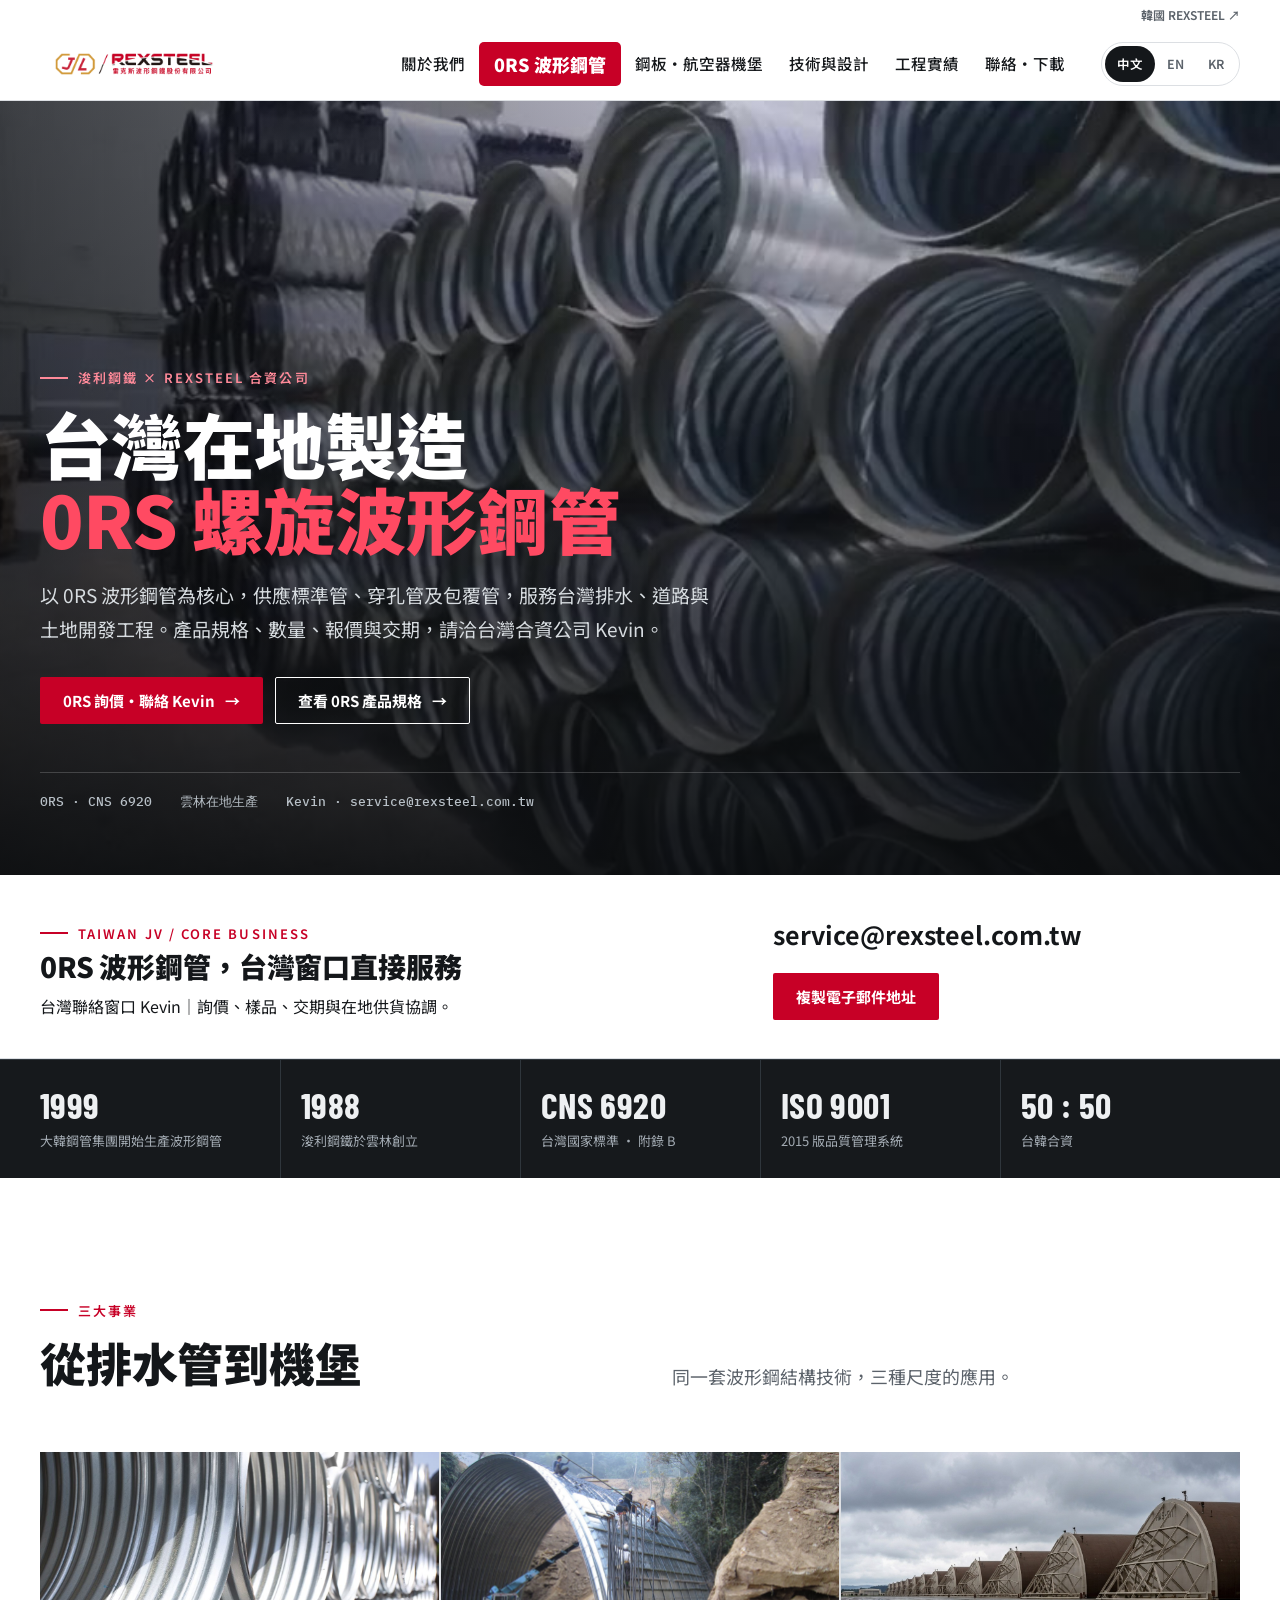
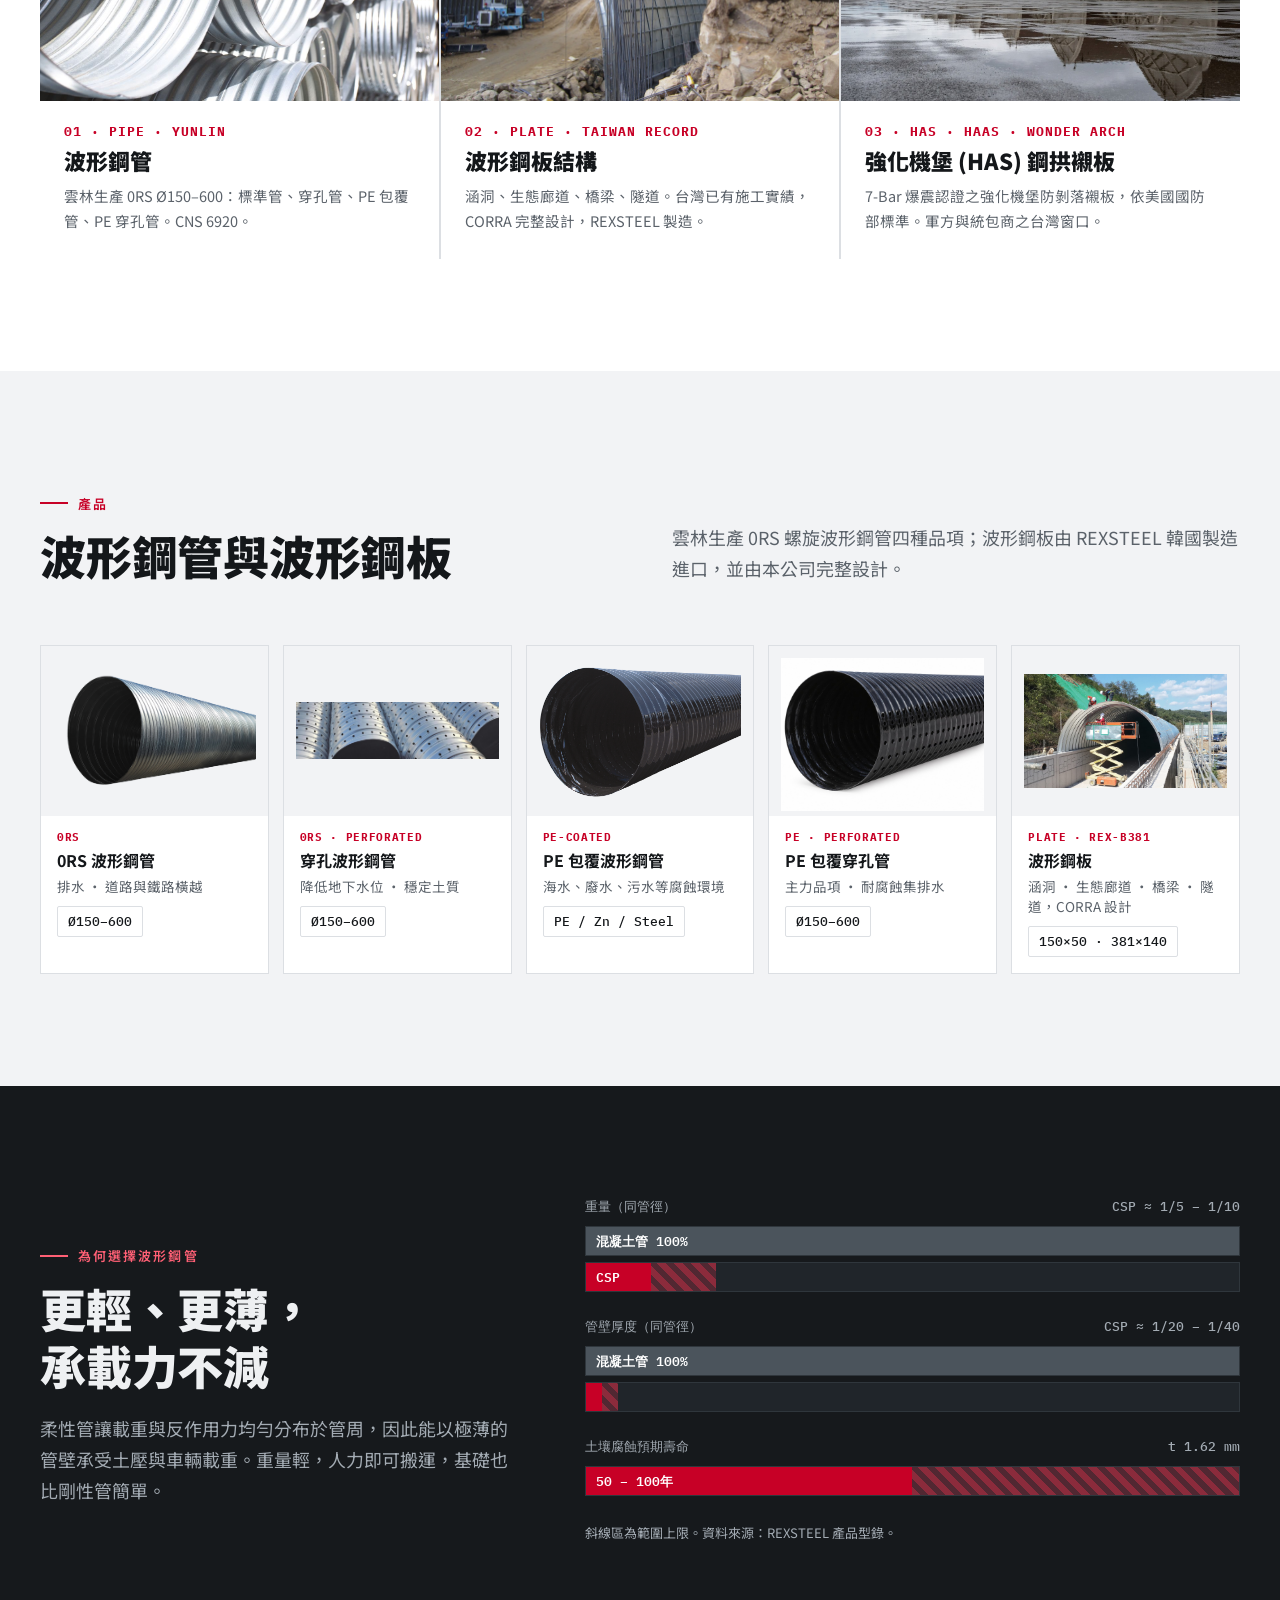
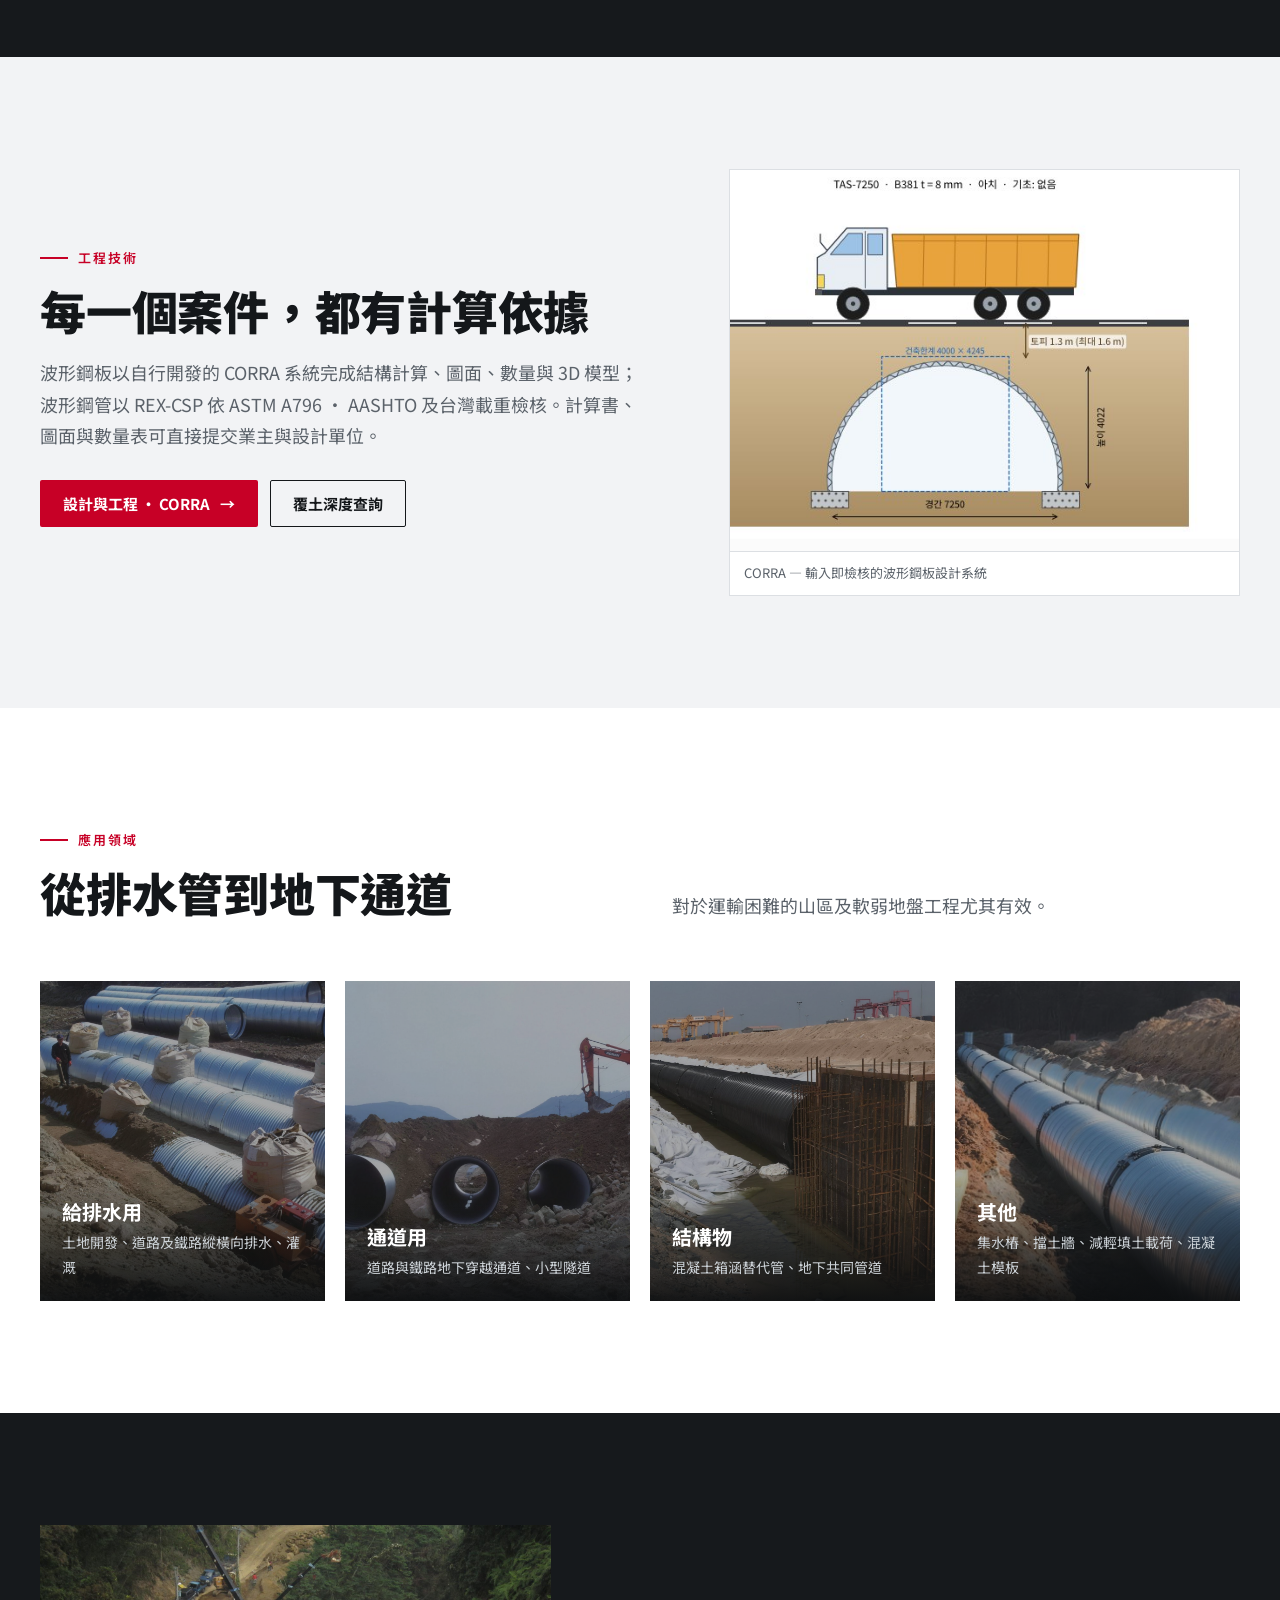
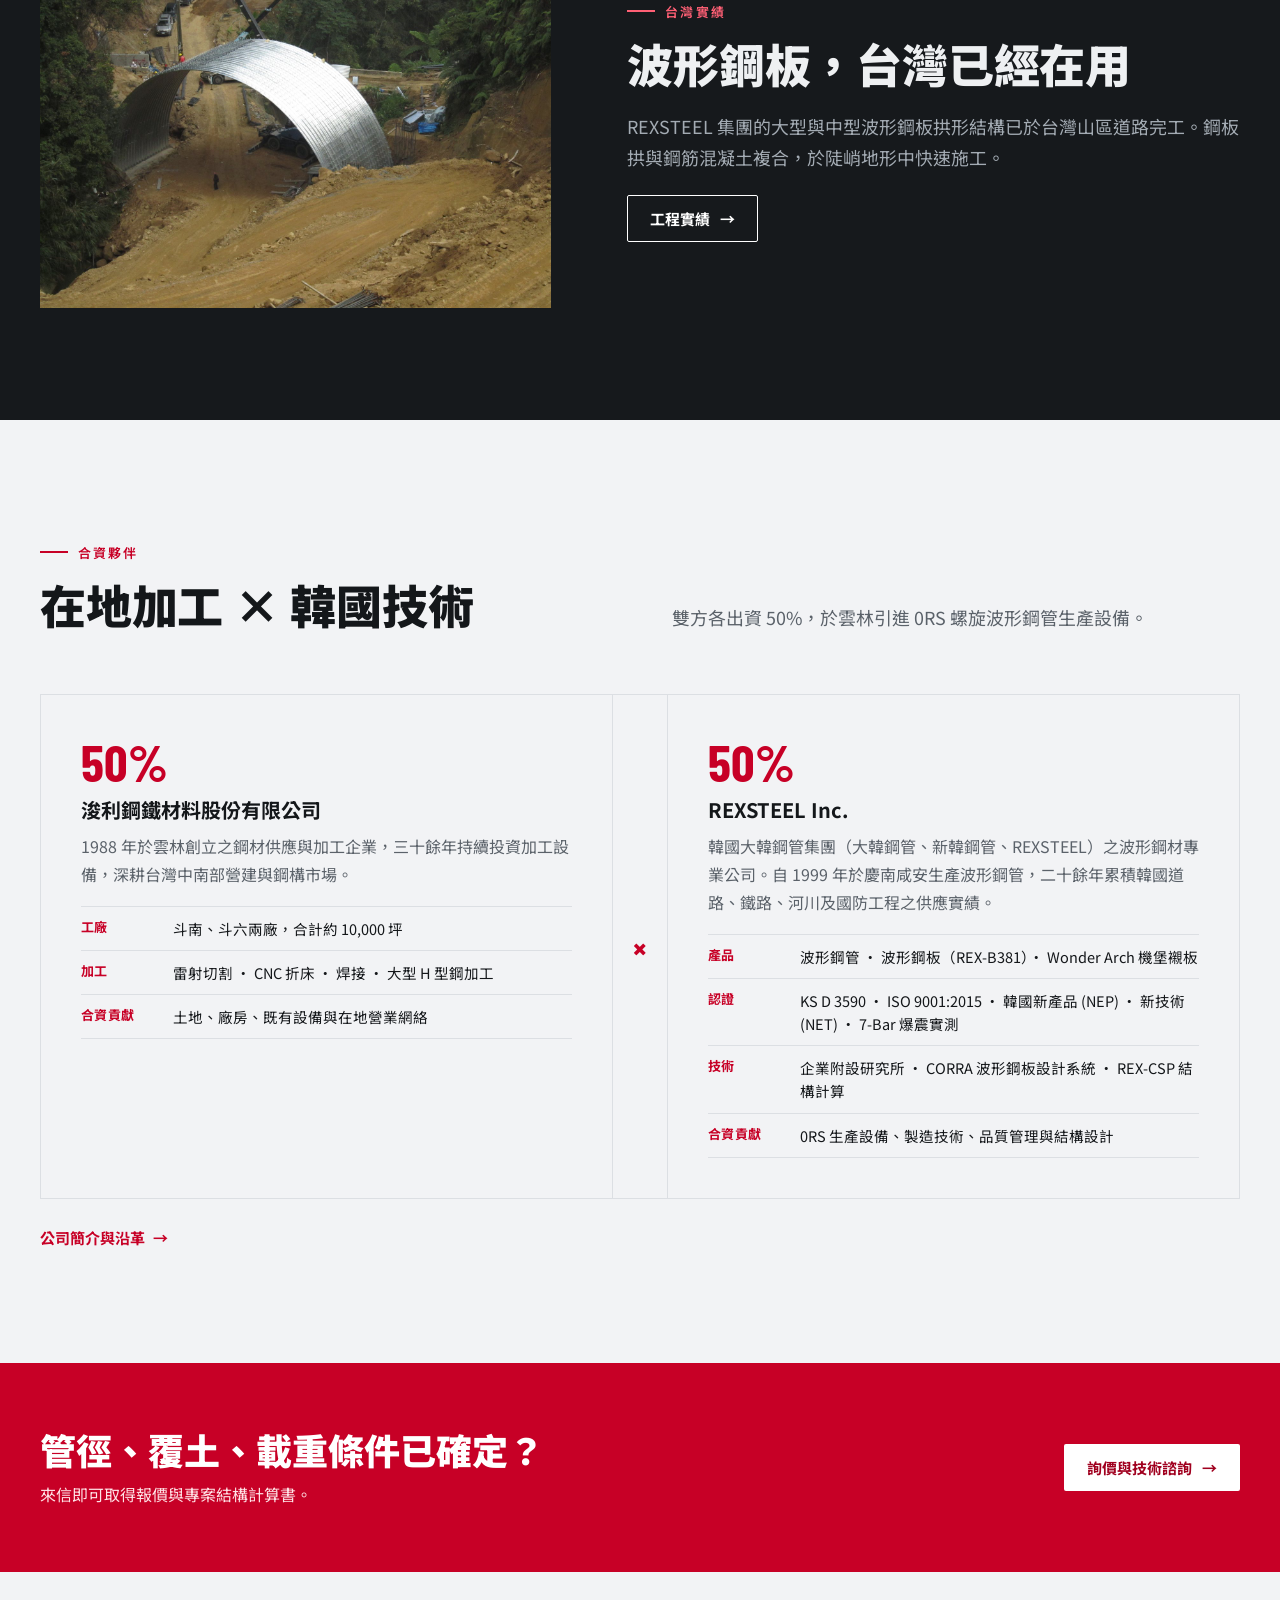
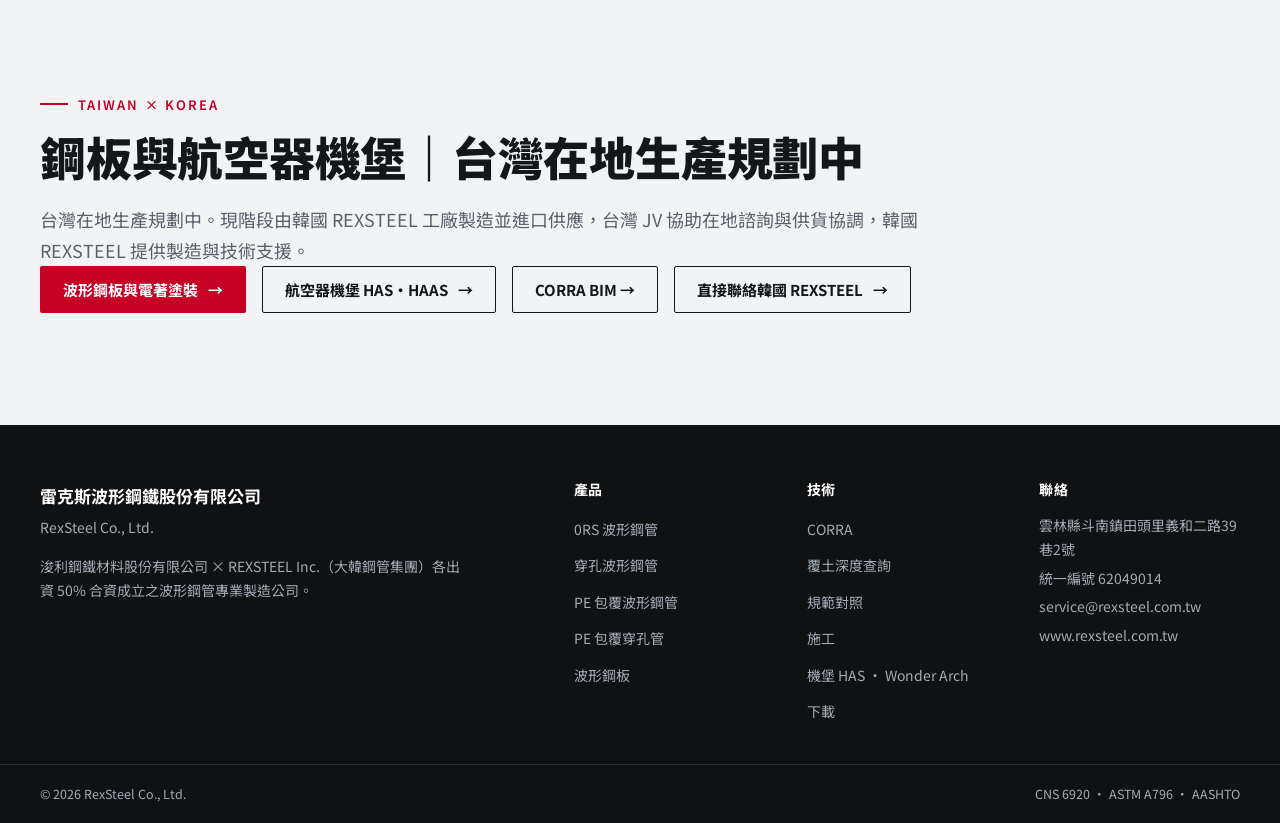
==== commit cd063d2a: "Emphasize core 0RS pipe navigation in red" ====
--- a/index.html
+++ b/index.html
@@ -16,7 +16,7 @@
 <header class="hdr"><div class="wrap rx-utility"><a class="rx-korea-home" href="https://rexsteel.kr/" rel="noopener noreferrer" target="_blank"><span class="tc">韓國 REXSTEEL ↗</span><span class="en">REXSTEEL Korea ↗</span><span class="ko">한국 REXSTEEL ↗</span></a></div><div class="wrap">
 <a aria-label="雷克斯波形鋼鐵 首頁" class="brand" href="index.html"><img alt="JL / REXSTEEL 雷克斯波形鋼鐵股份有限公司" height="188" src="assets/logo-jv.png" width="900"/></a>
 <button aria-controls="menu" aria-expanded="false" aria-label="Menu" class="burger"><span></span><span></span><span></span></button>
-<nav class="menu" id="menu"><a href="about.html"><span class="tc">關於我們</span><span class="en">About</span><span class="ko">회사소개</span></a><a href="products.html"><span class="tc">0RS 波形鋼管</span><span class="en">0RS Pipe</span><span class="ko">파형강관 0RS</span></a><a href="solutions.html"><span class="tc">鋼板・航空器機堡</span><span class="en">Plate &amp; Shelters</span><span class="ko">파형강판·항공기 격납고</span></a><a href="engineering.html"><span class="tc">技術與設計</span><span class="en">Technology &amp; Design</span><span class="ko">기술·설계</span></a><a href="projects.html"><span class="tc">工程實績</span><span class="en">Projects</span><span class="ko">시공사례</span></a><a href="contact.html"><span class="tc">聯絡・下載</span><span class="en">Contact &amp; Downloads</span><span class="ko">문의·다운로드</span></a></nav>
+<nav class="menu" id="menu"><a href="about.html"><span class="tc">關於我們</span><span class="en">About</span><span class="ko">회사소개</span></a><a class="rx-primary-product" href="products.html"><span class="tc">0RS 波形鋼管</span><span class="en">0RS Pipe</span><span class="ko">파형강관 0RS</span></a><a href="solutions.html"><span class="tc">鋼板・航空器機堡</span><span class="en">Plate &amp; Shelters</span><span class="ko">파형강판·항공기 격납고</span></a><a href="engineering.html"><span class="tc">技術與設計</span><span class="en">Technology &amp; Design</span><span class="ko">기술·설계</span></a><a href="projects.html"><span class="tc">工程實績</span><span class="en">Projects</span><span class="ko">시공사례</span></a><a href="contact.html"><span class="tc">聯絡・下載</span><span class="en">Contact &amp; Downloads</span><span class="ko">문의·다운로드</span></a></nav>
 <div aria-label="Language" class="lang" role="group"><button aria-pressed="true" data-lang="zh-Hant">中文</button><button aria-pressed="false" data-lang="en">EN</button><button aria-pressed="false" data-lang="ko">KR</button></div>
 </div></header>
 <main>
--- a/rexsteel-additions.css
+++ b/rexsteel-additions.css
@@ -8,3 +8,5 @@
 .rx-jv-priority{padding:38px 0!important;border-bottom:1px solid var(--line)}.rx-contact-split{display:grid;grid-template-columns:1.5fr 1fr;gap:32px;align-items:center}.rx-jv-priority h2{font-size:28px;margin:8px 0}.rx-contact-mail{font-size:clamp(18px,2.5vw,25px);font-weight:700;overflow-wrap:anywhere;margin-bottom:16px;user-select:all}.rx-routing{padding:32px 0!important;background:var(--bg-2)}.rx-routing h2{font-size:25px}#pipe,#korea-contact,#korea-plate,#korea-has{scroll-margin-top:150px}@media(max-width:700px){.rx-contact-split{grid-template-columns:1fr}}
 
 .hdr .wrap.rx-utility{height:28px;justify-content:flex-end;gap:0}.rx-korea-home{font-size:12px;font-weight:600;color:var(--muted);text-decoration:none;white-space:nowrap}.rx-korea-home:hover{color:var(--red)}@media(max-width:700px){.hdr .wrap.rx-utility{height:26px}}
+
+.hdr nav.menu>a.rx-primary-product{font-size:18px;font-weight:900;background:var(--red);color:#fff!important;padding:10px 15px;border-radius:5px;line-height:1.35;white-space:nowrap}.hdr nav.menu>a.rx-primary-product:hover{background:var(--red-2)}.hdr nav.menu>a.rx-primary-product::after{display:none}.hdr nav.menu>a.rx-primary-product:focus-visible{outline:3px solid var(--ink);outline-offset:3px}@media(max-width:1000px){.hdr nav.menu>a.rx-primary-product{font-size:18px;padding:13px 16px}}
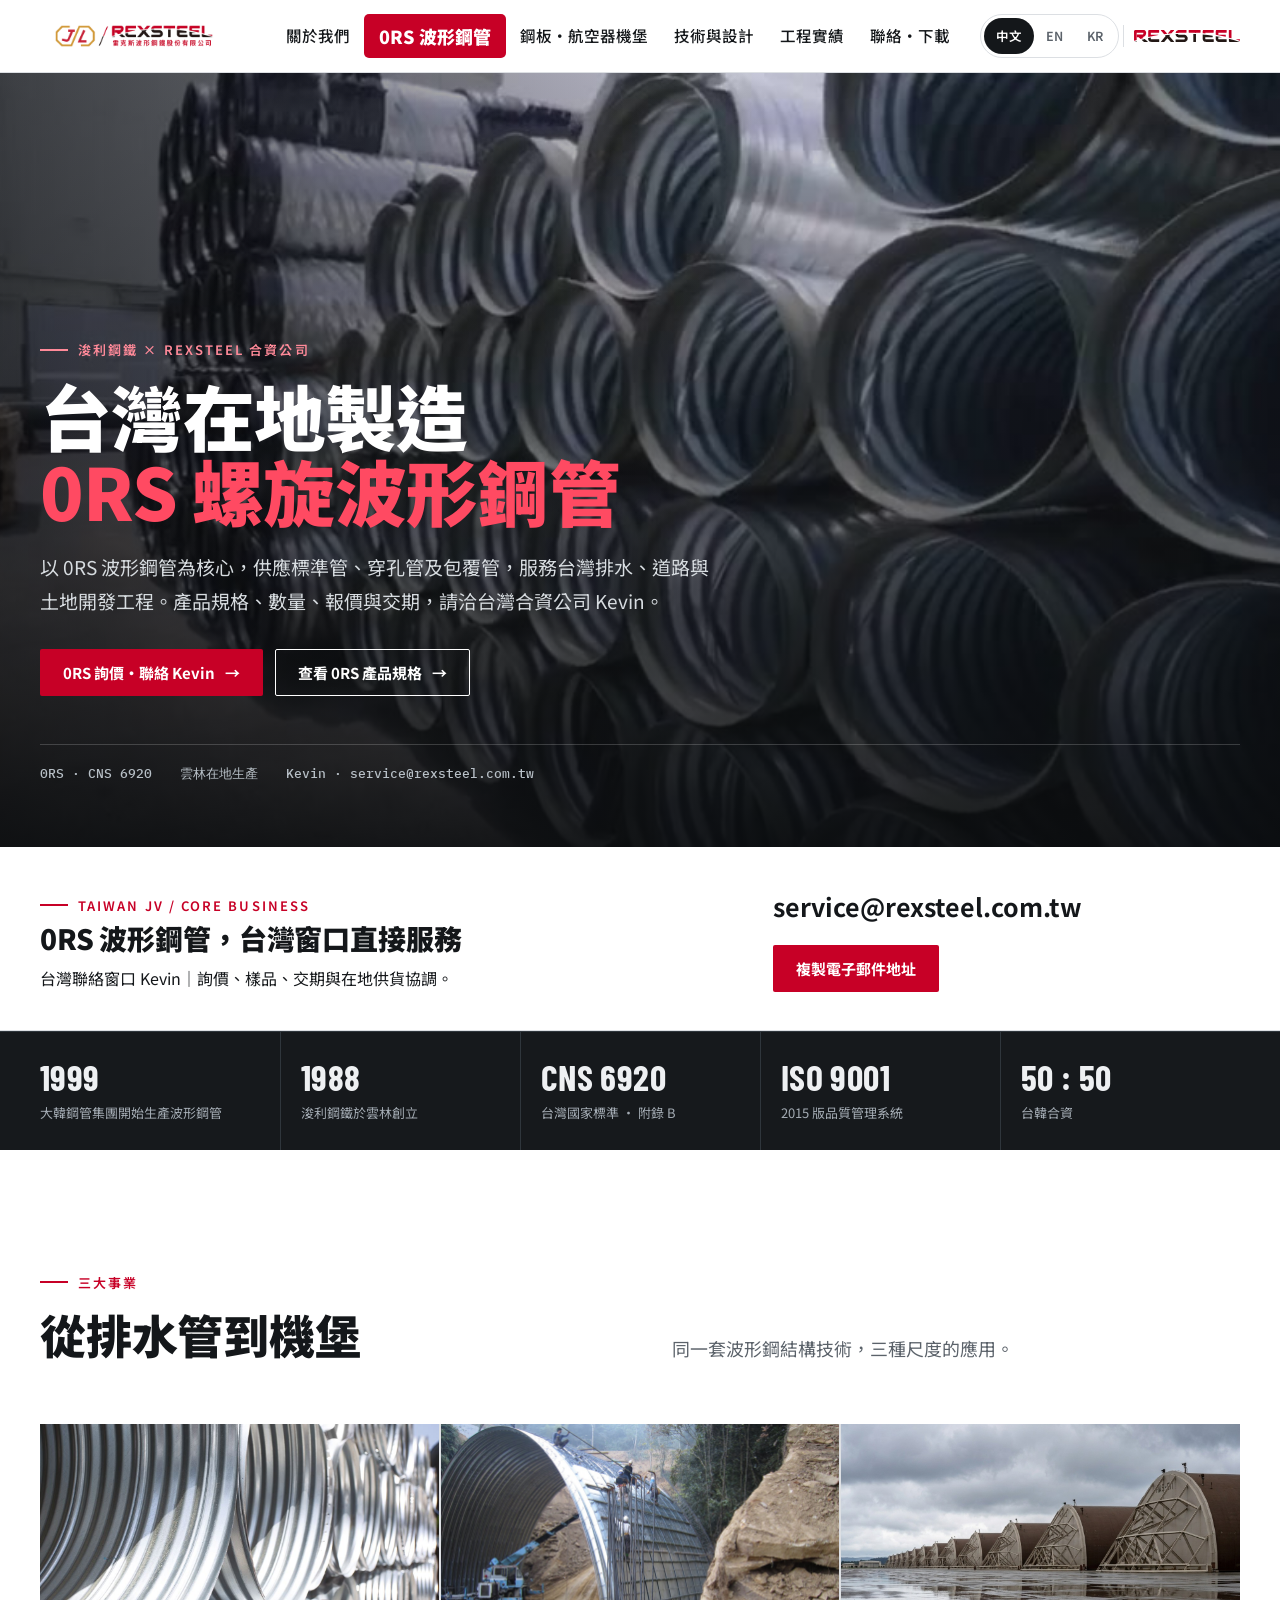
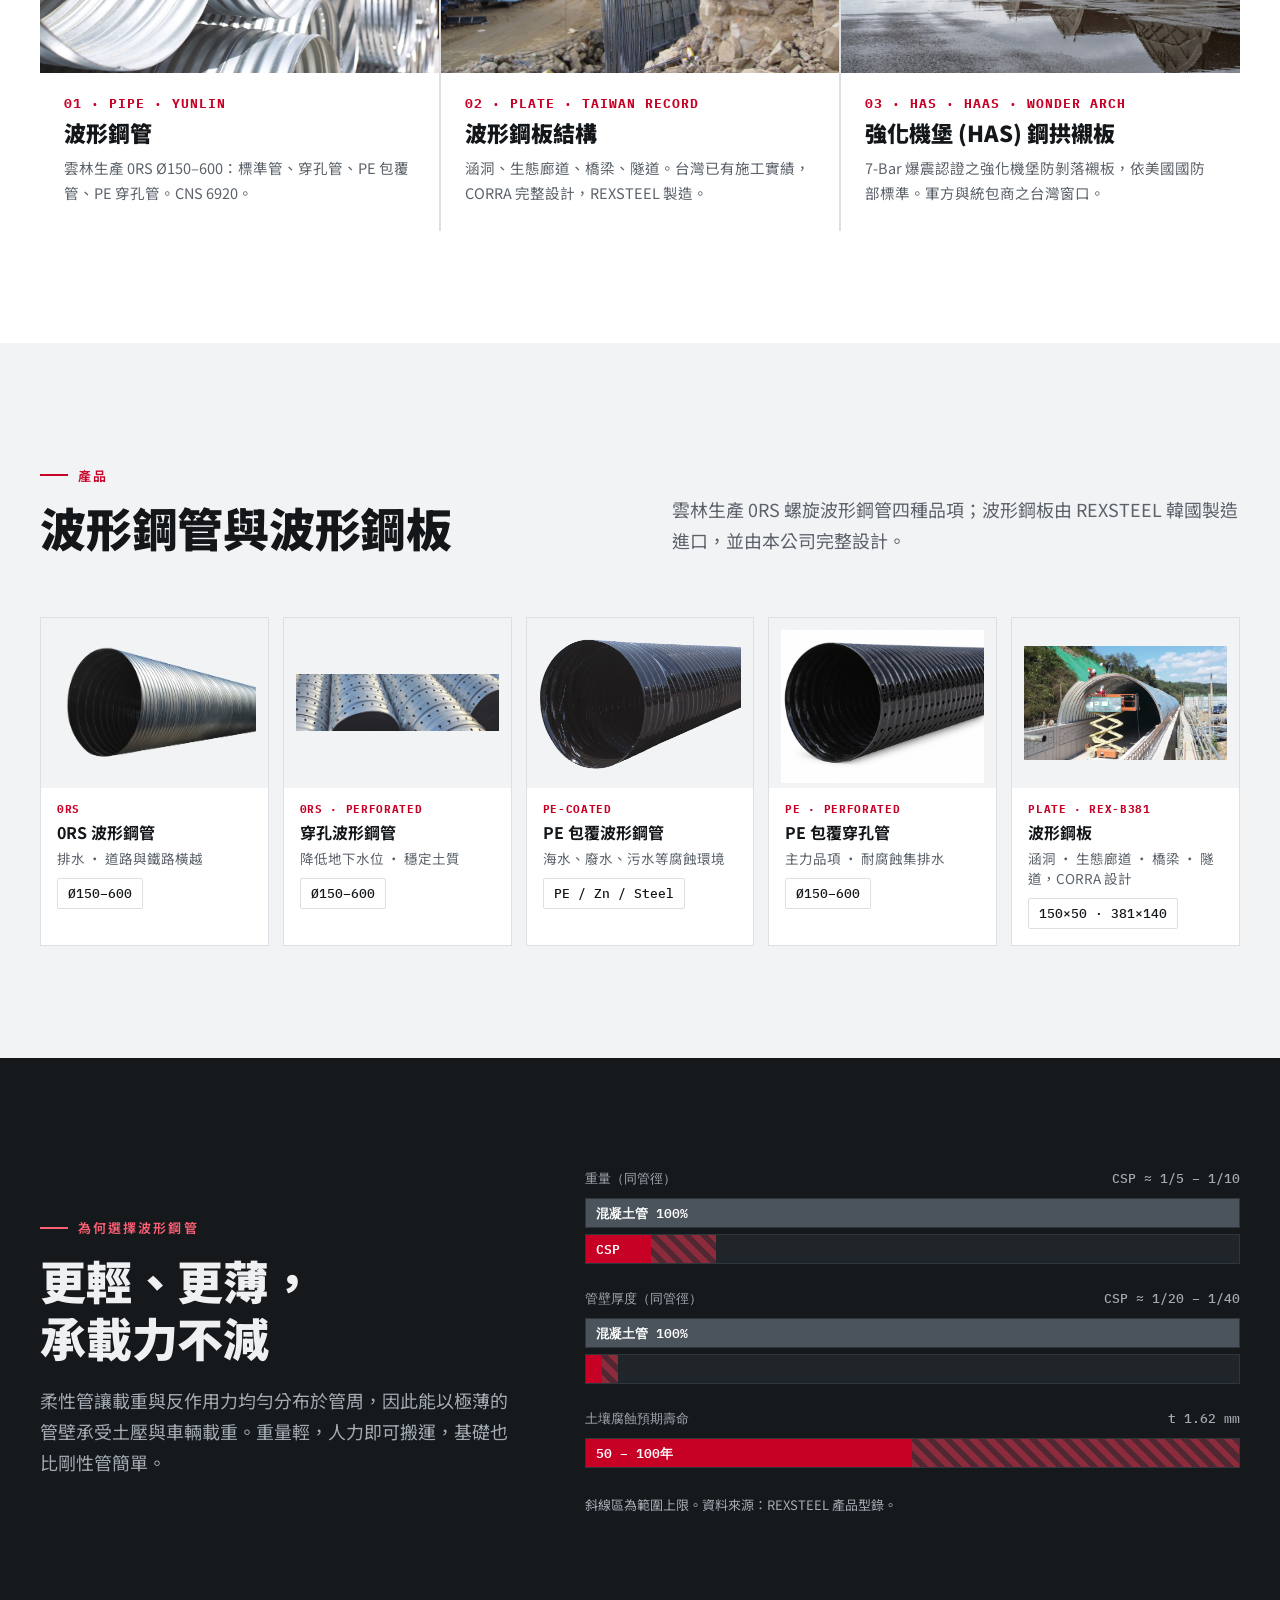
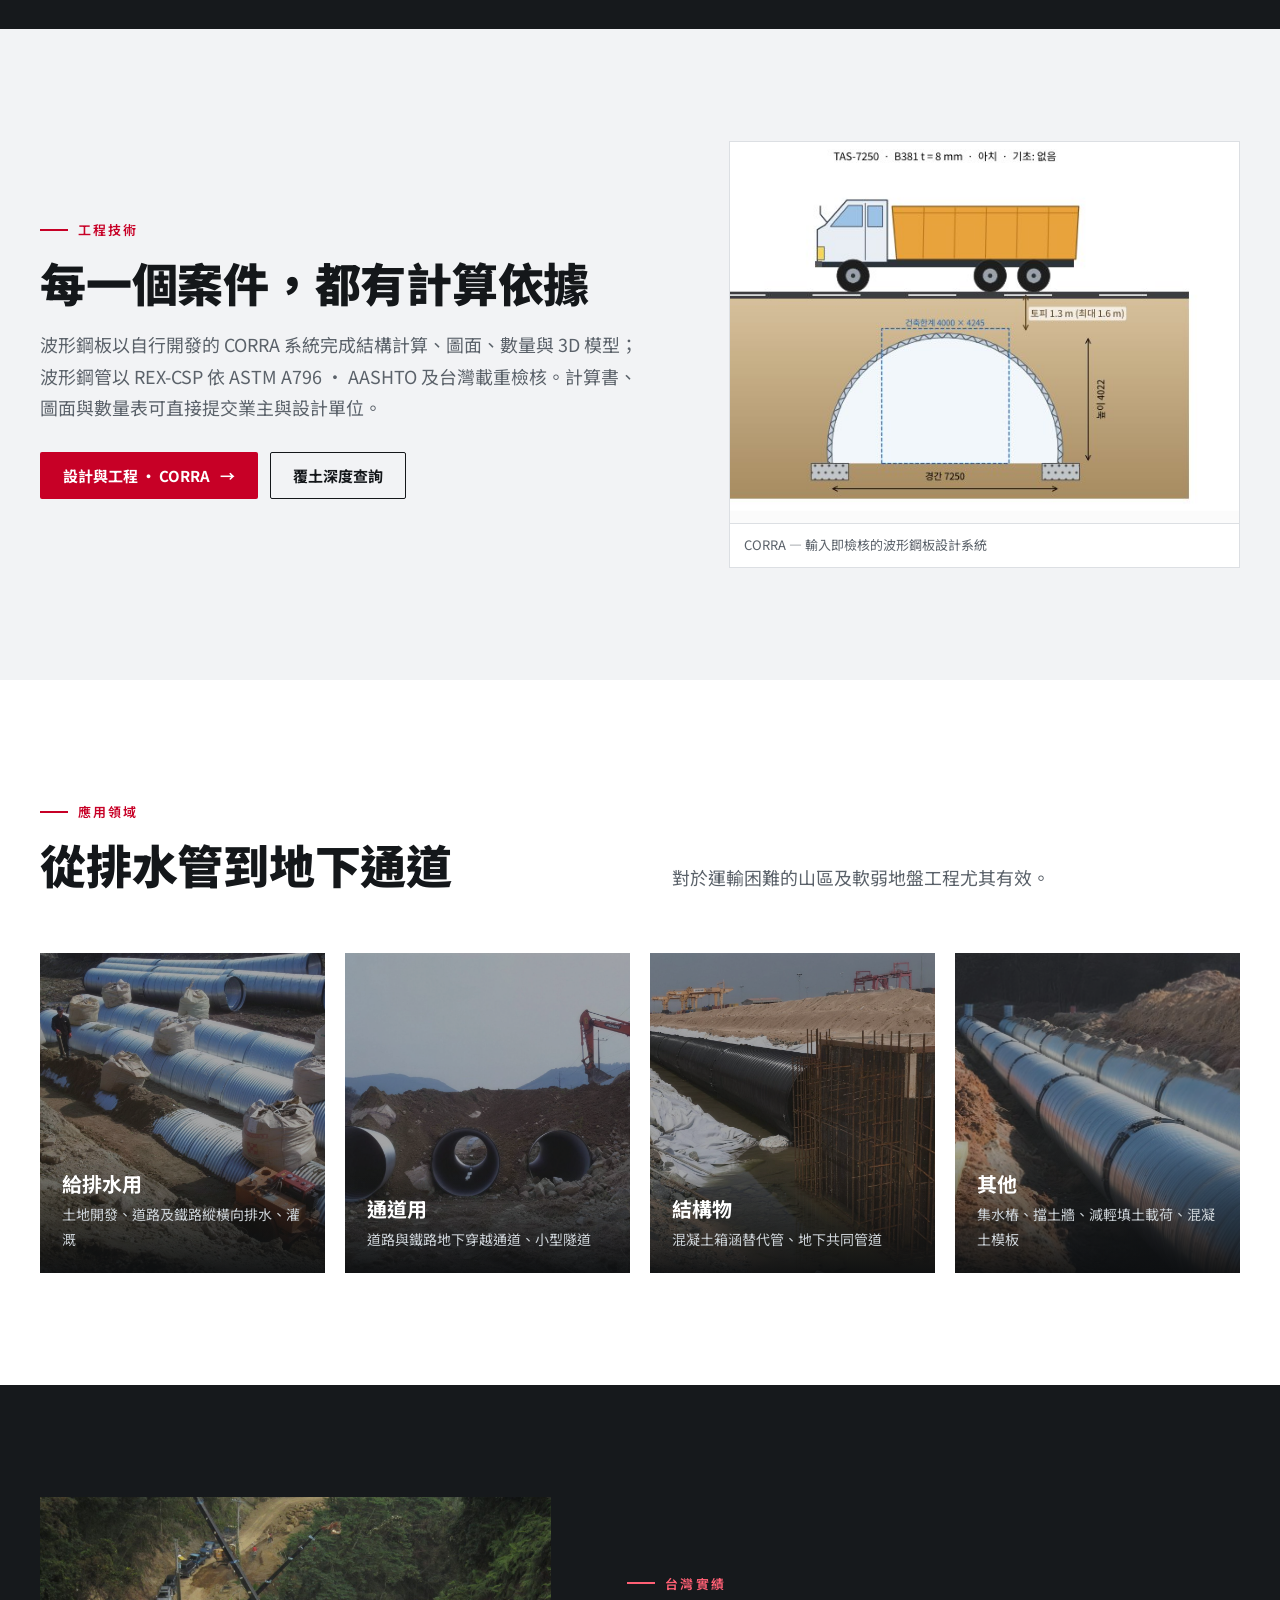
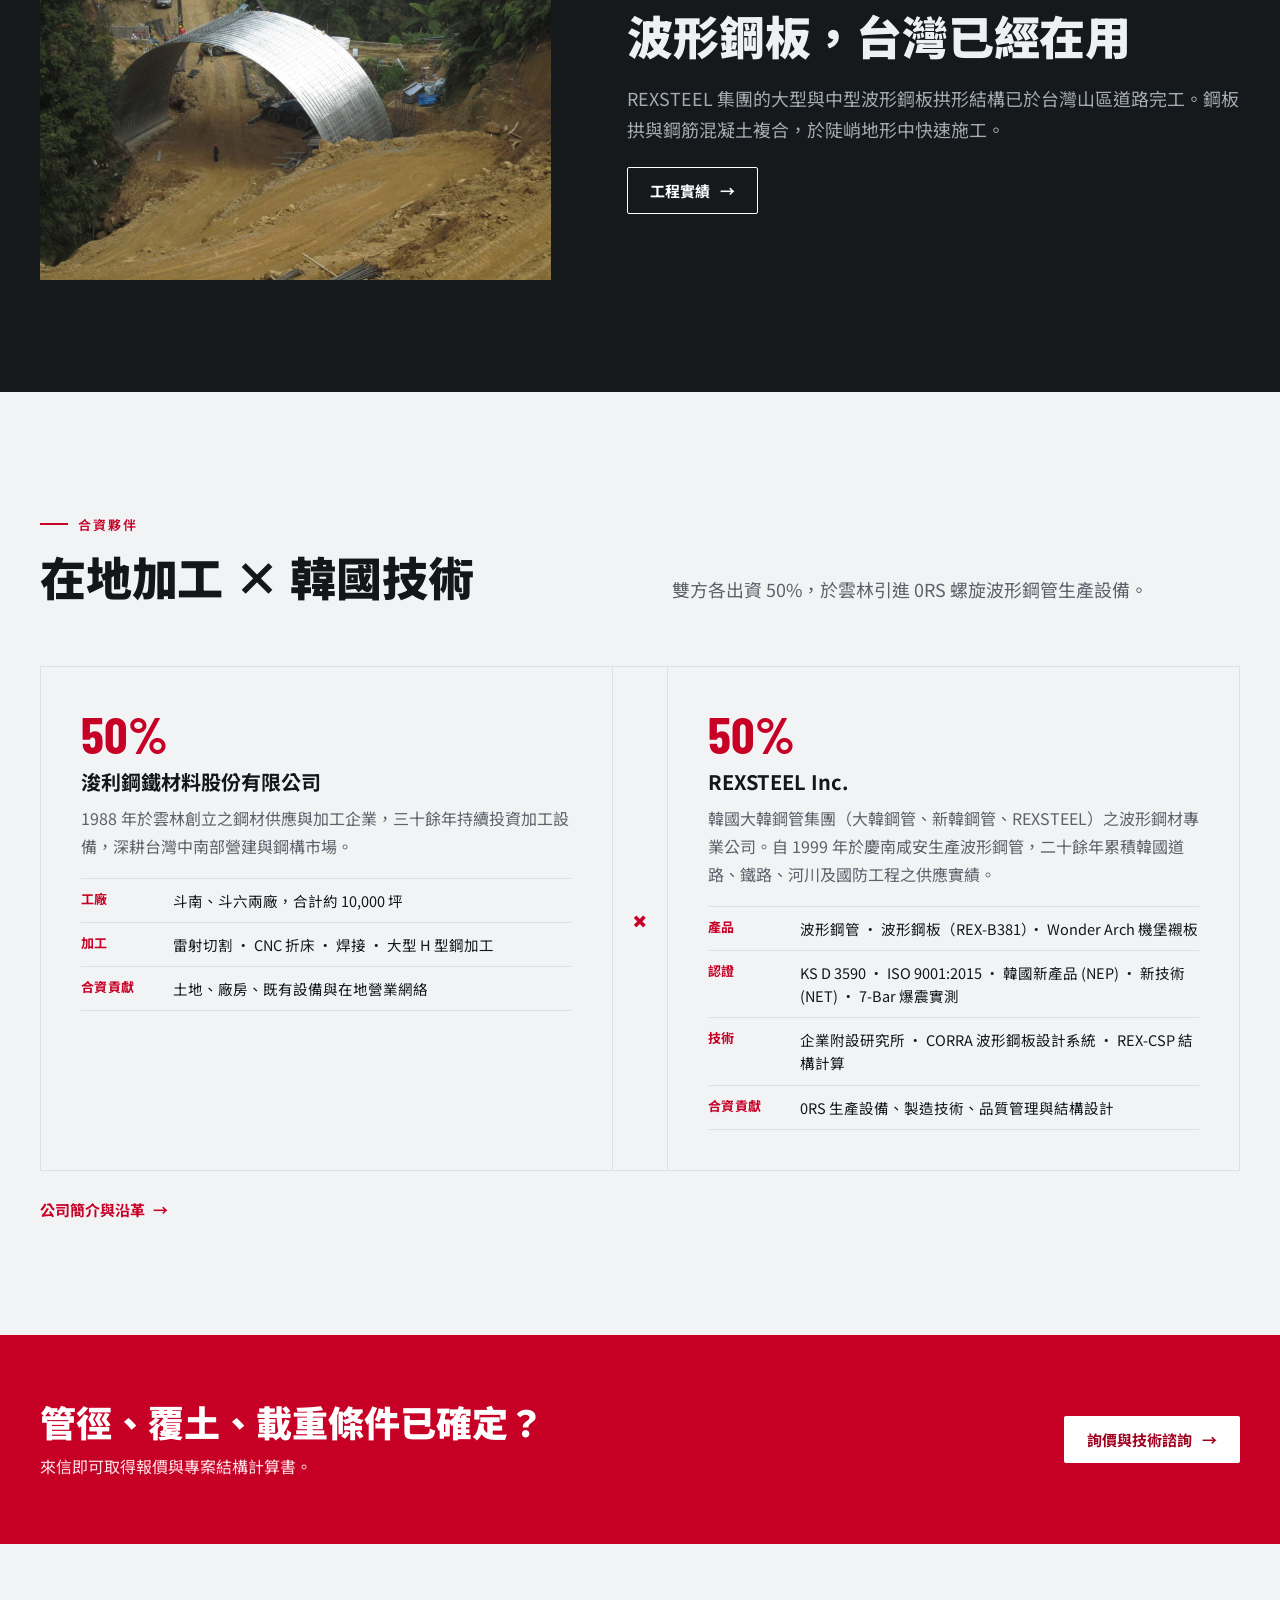
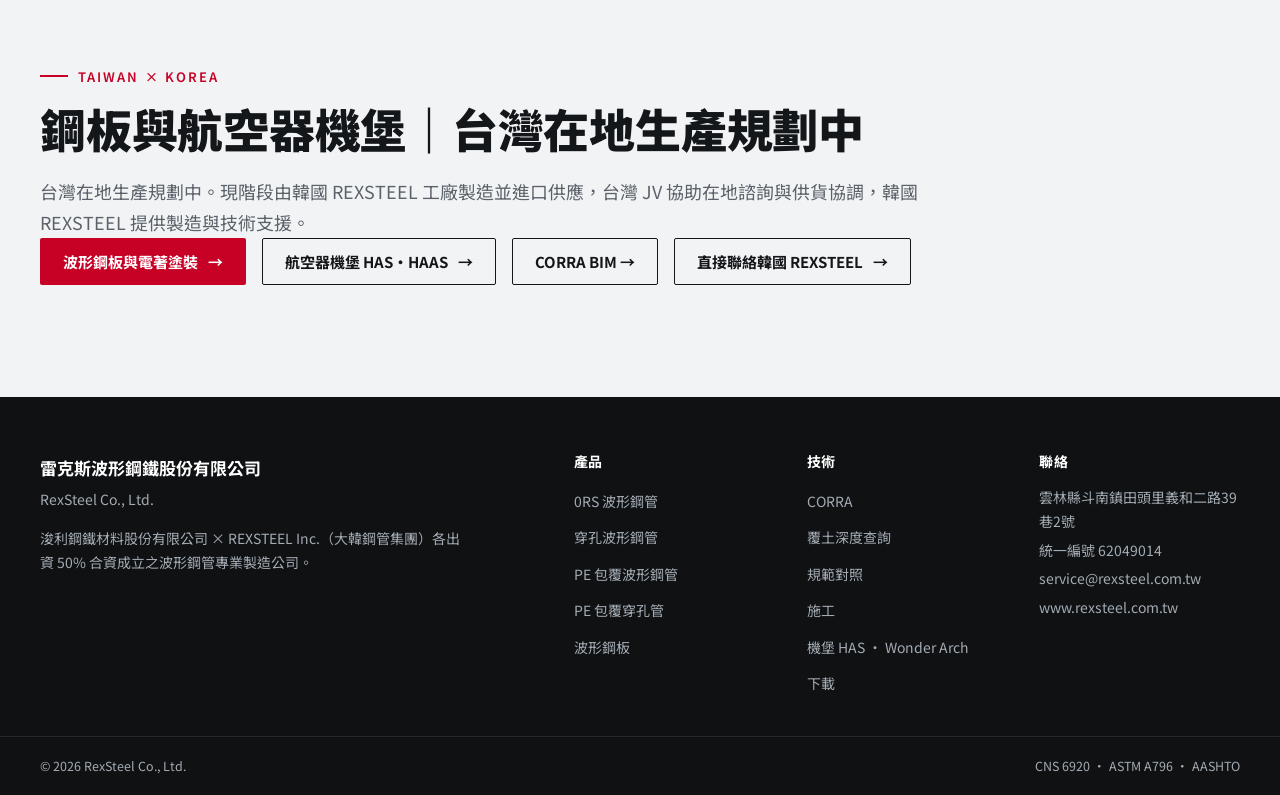
==== commit b21c224a: "Place Korean REXSTEEL logo link beside language selector" ====
--- a/index.html
+++ b/index.html
@@ -11,13 +11,13 @@
 <link crossorigin="" href="https://fonts.gstatic.com" rel="preconnect"/>
 <link href="https://fonts.googleapis.com/css2?family=Barlow+Condensed:wght@500;600;700&amp;family=IBM+Plex+Mono:wght@400;500;600;700&amp;family=Noto+Sans+TC:wght@400;500;700;900&amp;family=Noto+Sans+KR:wght@400;500;700;900&amp;display=swap" rel="stylesheet"/>
 <link href="style.css" rel="stylesheet"/>
-<link href="rexsteel-additions.css" rel="stylesheet"/></head>
+<link href="rexsteel-additions.css?v=20261117-korea-logo" rel="stylesheet"/></head>
 <body>
-<header class="hdr"><div class="wrap rx-utility"><a class="rx-korea-home" href="https://rexsteel.kr/" rel="noopener noreferrer" target="_blank"><span class="tc">韓國 REXSTEEL ↗</span><span class="en">REXSTEEL Korea ↗</span><span class="ko">한국 REXSTEEL ↗</span></a></div><div class="wrap">
+<header class="hdr"><div class="wrap">
 <a aria-label="雷克斯波形鋼鐵 首頁" class="brand" href="index.html"><img alt="JL / REXSTEEL 雷克斯波形鋼鐵股份有限公司" height="188" src="assets/logo-jv.png" width="900"/></a>
 <button aria-controls="menu" aria-expanded="false" aria-label="Menu" class="burger"><span></span><span></span><span></span></button>
 <nav class="menu" id="menu"><a href="about.html"><span class="tc">關於我們</span><span class="en">About</span><span class="ko">회사소개</span></a><a class="rx-primary-product" href="products.html"><span class="tc">0RS 波形鋼管</span><span class="en">0RS Pipe</span><span class="ko">파형강관 0RS</span></a><a href="solutions.html"><span class="tc">鋼板・航空器機堡</span><span class="en">Plate &amp; Shelters</span><span class="ko">파형강판·항공기 격납고</span></a><a href="engineering.html"><span class="tc">技術與設計</span><span class="en">Technology &amp; Design</span><span class="ko">기술·설계</span></a><a href="projects.html"><span class="tc">工程實績</span><span class="en">Projects</span><span class="ko">시공사례</span></a><a href="contact.html"><span class="tc">聯絡・下載</span><span class="en">Contact &amp; Downloads</span><span class="ko">문의·다운로드</span></a></nav>
-<div aria-label="Language" class="lang" role="group"><button aria-pressed="true" data-lang="zh-Hant">中文</button><button aria-pressed="false" data-lang="en">EN</button><button aria-pressed="false" data-lang="ko">KR</button></div>
+<div aria-label="Language" class="lang" role="group"><button aria-pressed="true" data-lang="zh-Hant">中文</button><button aria-pressed="false" data-lang="en">EN</button><button aria-pressed="false" data-lang="ko">KR</button></div><a aria-label="韓國 REXSTEEL · 한국 렉스틸" class="rx-korea-logo" href="https://rexsteel.kr/" rel="noopener noreferrer" target="_blank" title="REXSTEEL Korea"><img alt="REXSTEEL Korea" height="24" src="assets/rexsteel-korea-logo.svg" width="120"/></a>
 </div></header>
 <main>
 <div class="hero">
@@ -154,5 +154,5 @@
 <div class="bottom"><div class="wrap"><span>© 2026 RexSteel Co., Ltd.</span><span>CNS 6920 · ASTM A796 · AASHTO</span></div></div>
 </footer>
 <script src="site.js"></script>
-<script defer="" src="rexsteel-additions.js"></script></body>
+<script defer="" src="rexsteel-additions.js?v=20261117-korea-logo"></script></body>
 </html>
--- a/rexsteel-additions.css
+++ b/rexsteel-additions.css
@@ -10,3 +10,5 @@
 .hdr .wrap.rx-utility{height:28px;justify-content:flex-end;gap:0}.rx-korea-home{font-size:12px;font-weight:600;color:var(--muted);text-decoration:none;white-space:nowrap}.rx-korea-home:hover{color:var(--red)}@media(max-width:700px){.hdr .wrap.rx-utility{height:26px}}
 
 .hdr nav.menu>a.rx-primary-product{font-size:18px;font-weight:900;background:var(--red);color:#fff!important;padding:10px 15px;border-radius:5px;line-height:1.35;white-space:nowrap}.hdr nav.menu>a.rx-primary-product:hover{background:var(--red-2)}.hdr nav.menu>a.rx-primary-product::after{display:none}.hdr nav.menu>a.rx-primary-product:focus-visible{outline:3px solid var(--ink);outline-offset:3px}@media(max-width:1000px){.hdr nav.menu>a.rx-primary-product{font-size:18px;padding:13px 16px}}
+
+.hdr .rx-korea-logo{display:flex;align-items:center;flex:none;padding:5px 0 5px 10px;border-left:1px solid var(--line);margin-left:-14px}.hdr .rx-korea-logo img{width:106px;height:auto;max-height:28px}.hdr .rx-korea-logo:hover{opacity:.75}.hdr .wrap{gap:18px}@media(max-width:1200px){.hdr .rx-korea-logo img{width:88px}.hdr .wrap{gap:12px}.hdr .rx-korea-logo{margin-left:0;padding-left:8px}}@media(max-width:560px){.hdr .brand img{height:27px}.hdr .rx-korea-logo img{width:76px}.hdr .lang button{padding:8px}.hdr .wrap{gap:9px}}
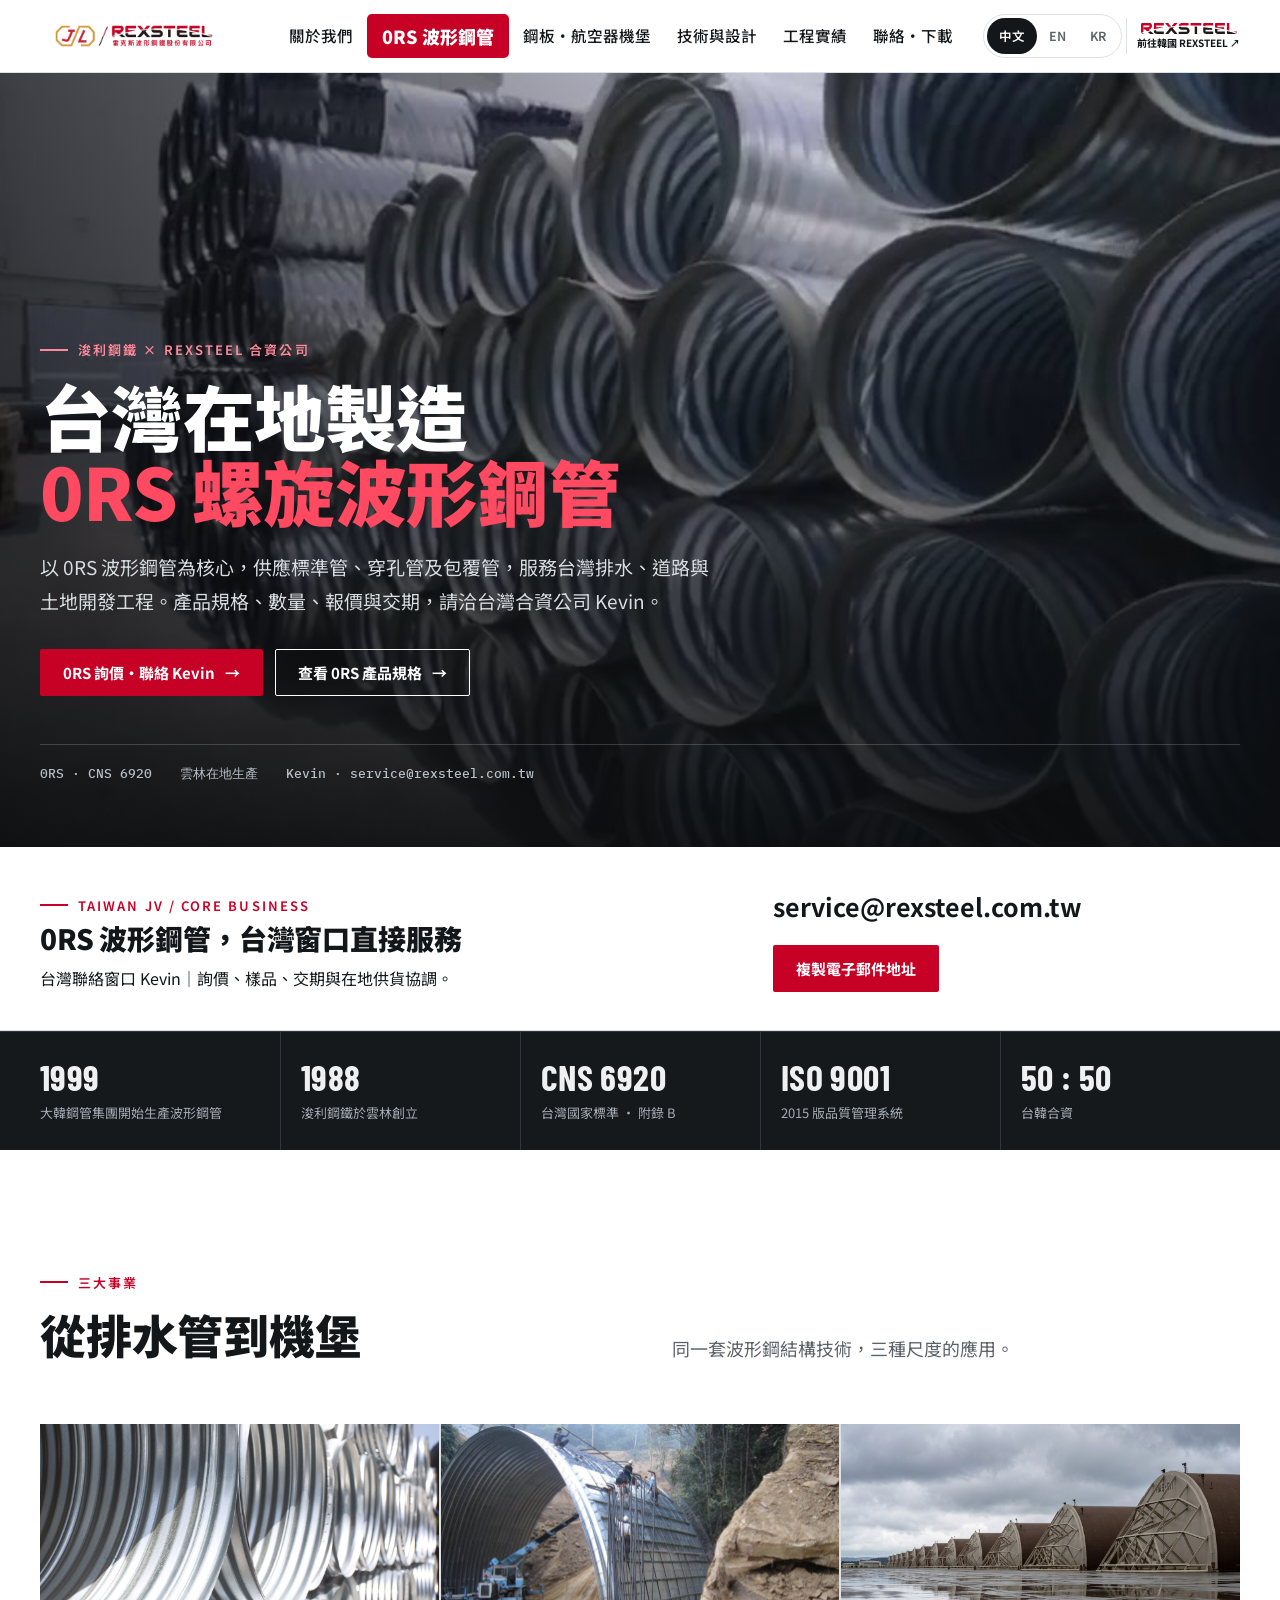
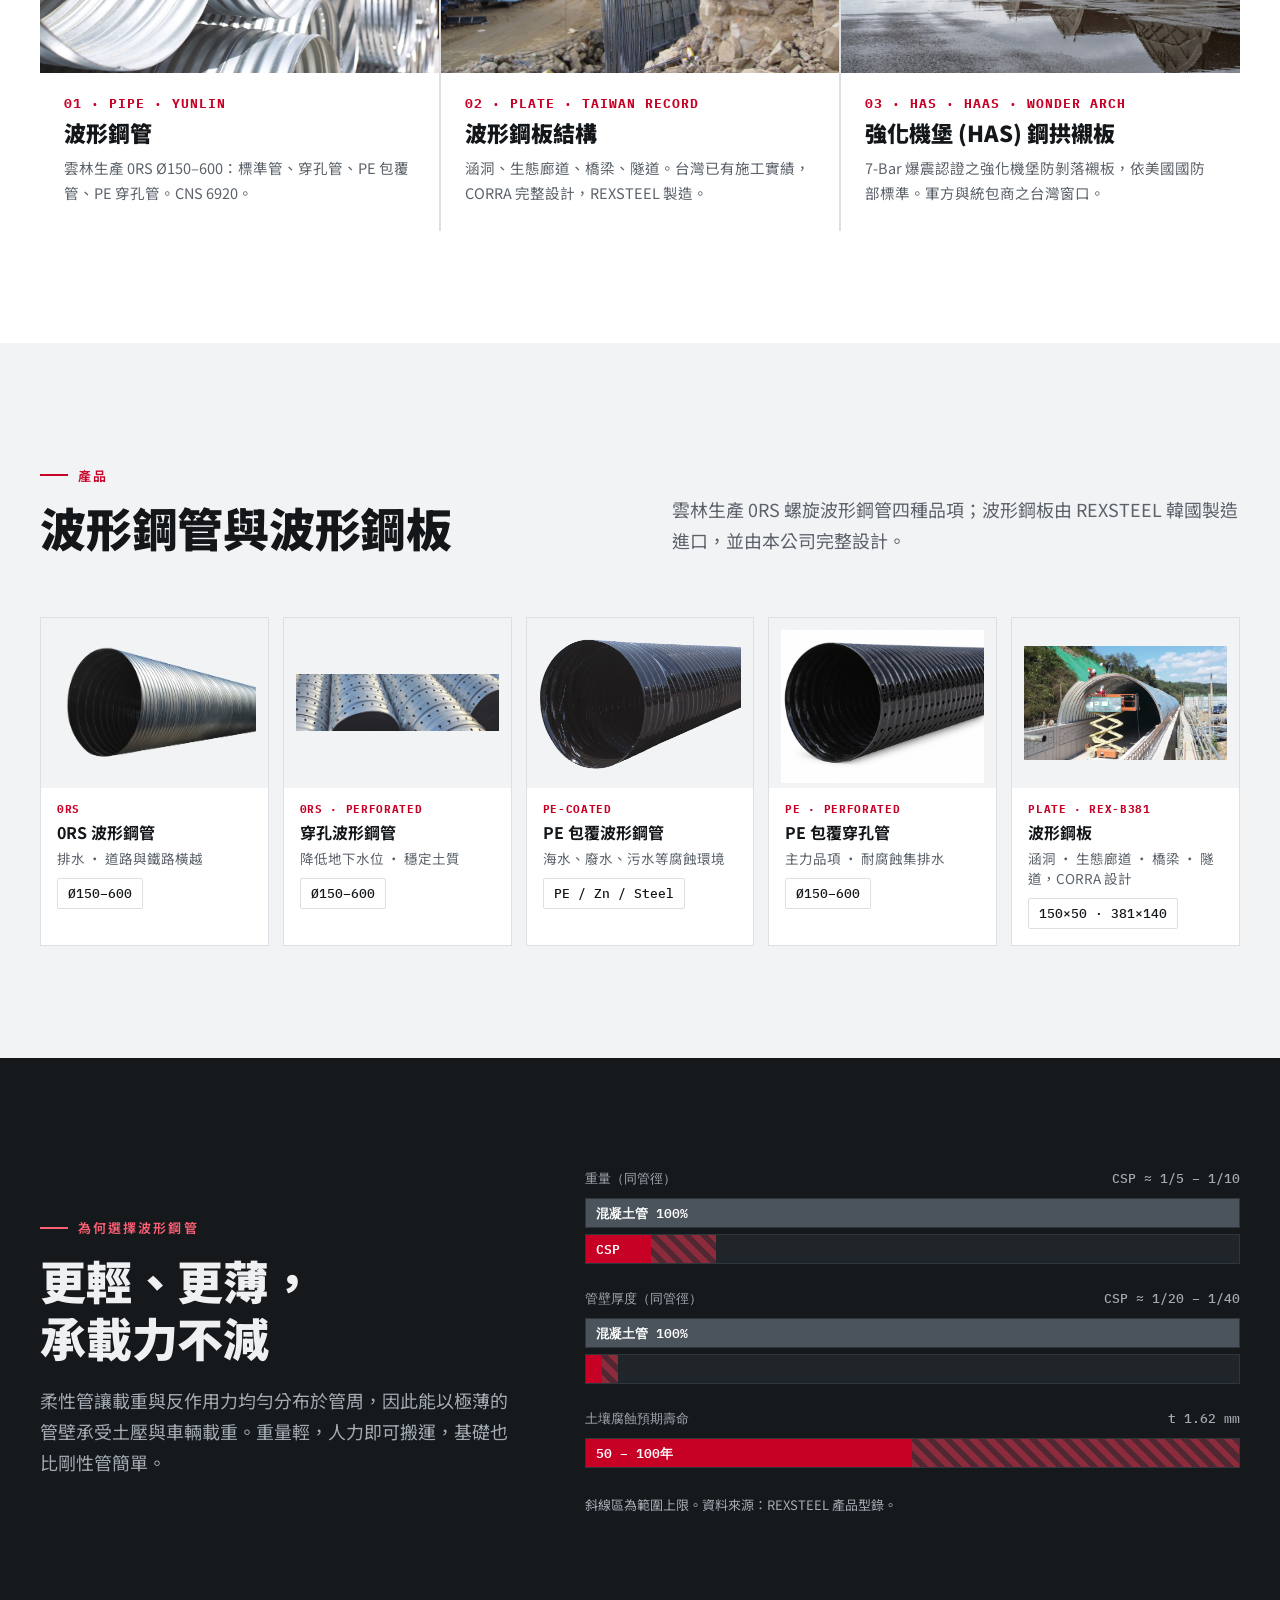
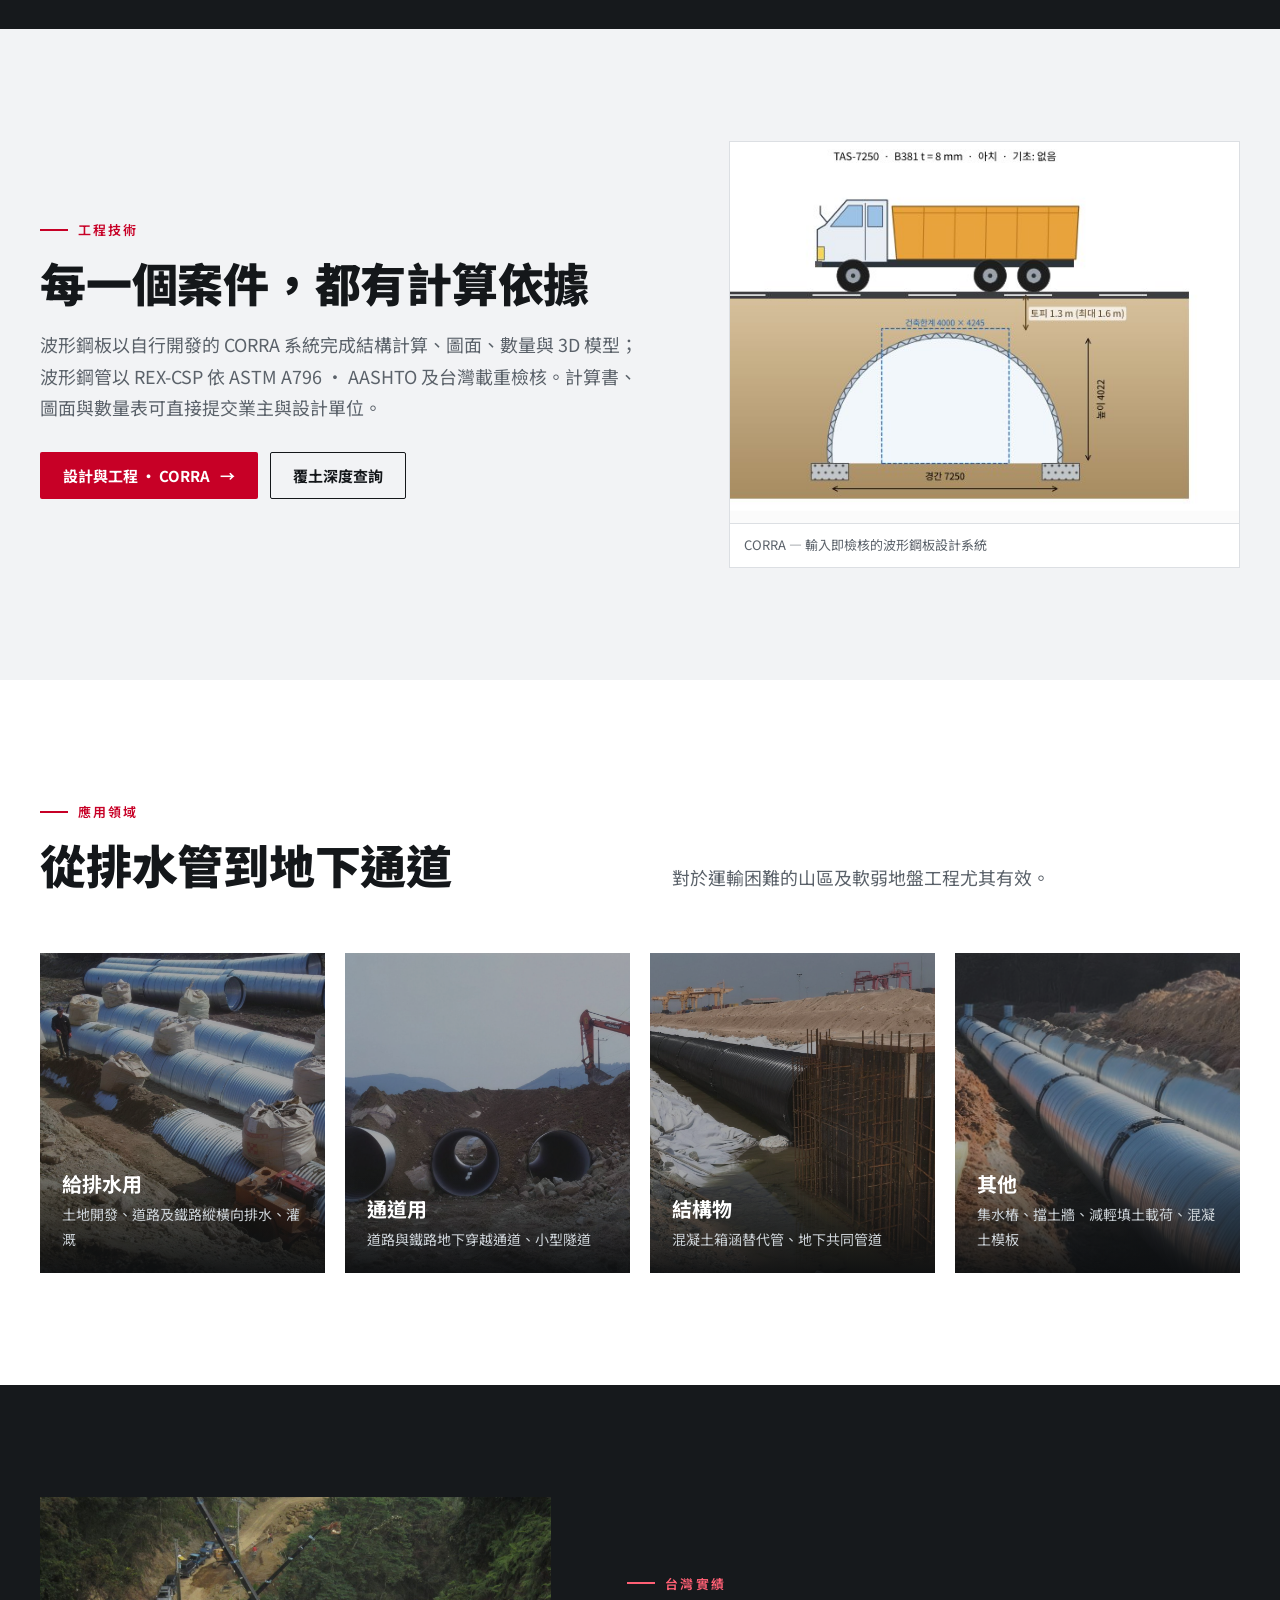
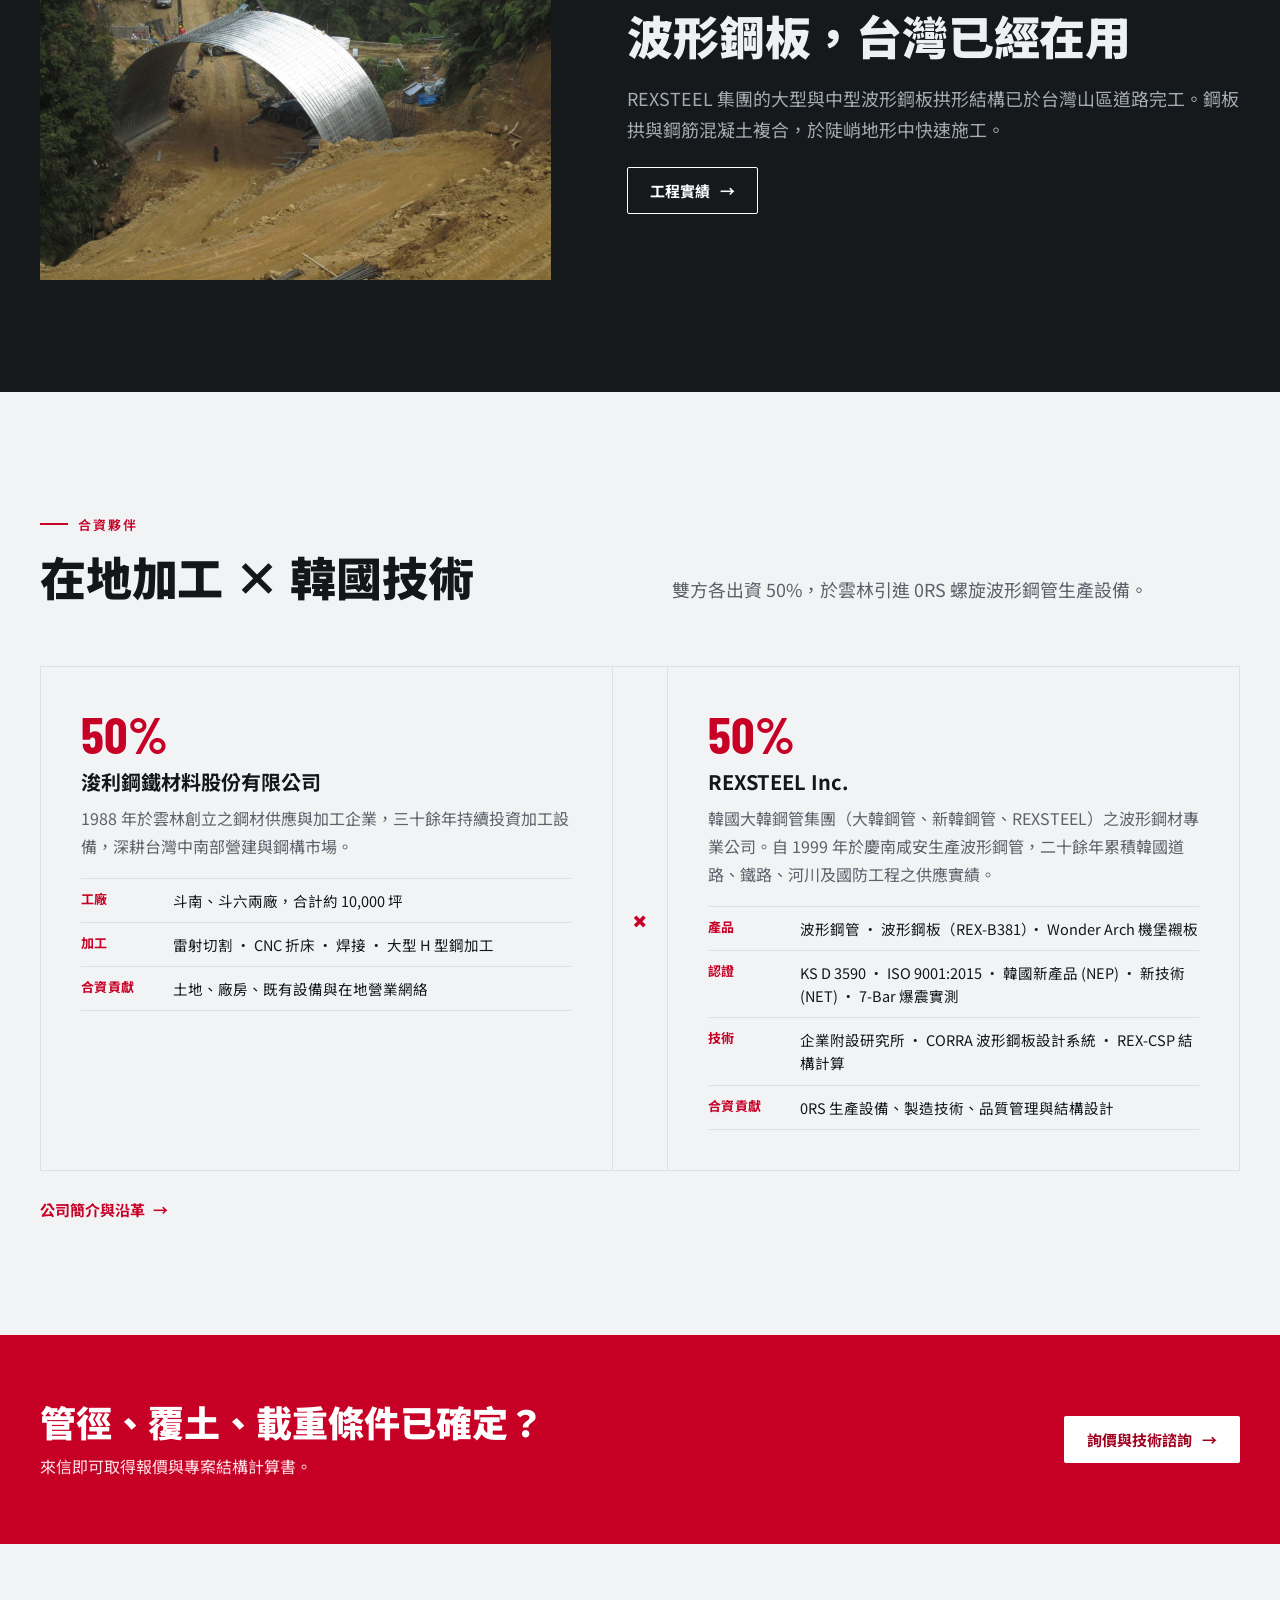
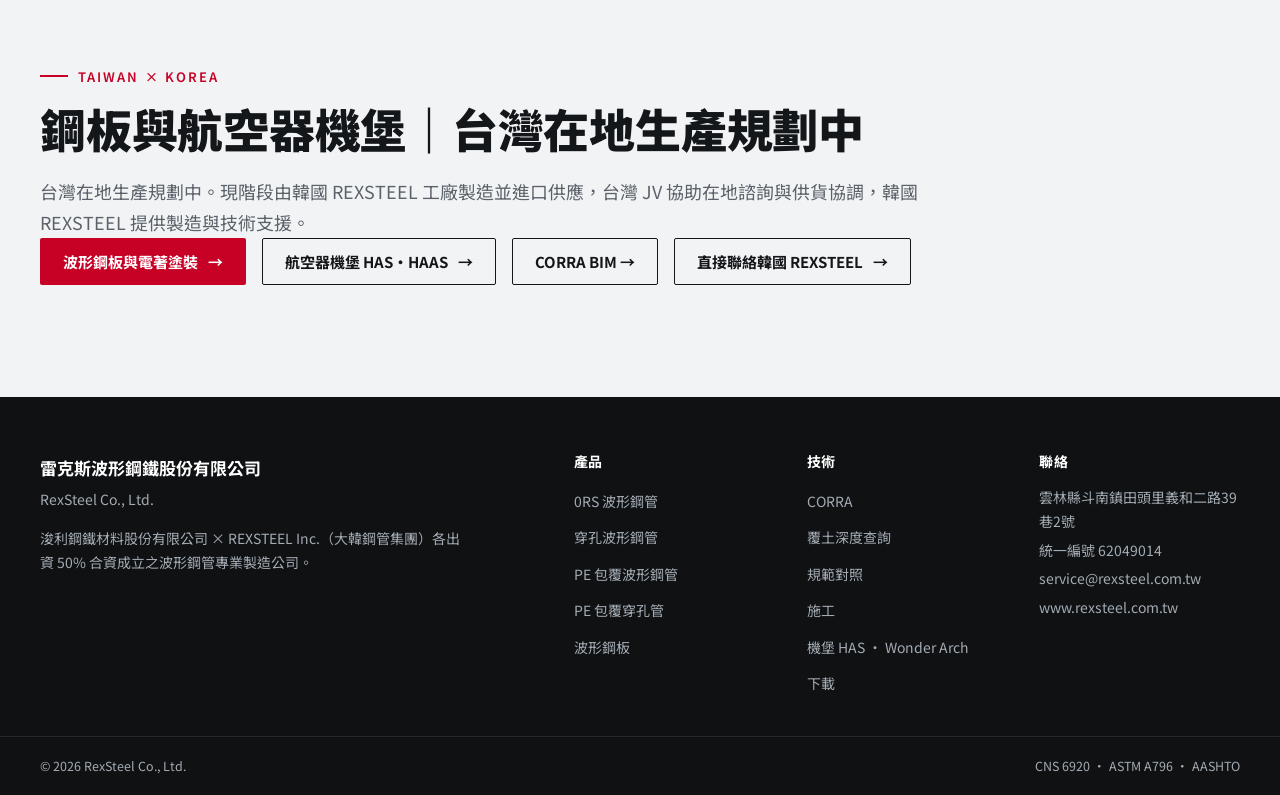
==== commit 0c85347e: "Label Korean REXSTEEL logo as website shortcut" ====
--- a/index.html
+++ b/index.html
@@ -11,13 +11,13 @@
 <link crossorigin="" href="https://fonts.gstatic.com" rel="preconnect"/>
 <link href="https://fonts.googleapis.com/css2?family=Barlow+Condensed:wght@500;600;700&amp;family=IBM+Plex+Mono:wght@400;500;600;700&amp;family=Noto+Sans+TC:wght@400;500;700;900&amp;family=Noto+Sans+KR:wght@400;500;700;900&amp;display=swap" rel="stylesheet"/>
 <link href="style.css" rel="stylesheet"/>
-<link href="rexsteel-additions.css?v=20261117-korea-logo" rel="stylesheet"/></head>
+<link href="rexsteel-additions.css?v=20261117-korea-shortcut" rel="stylesheet"/></head>
 <body>
 <header class="hdr"><div class="wrap">
 <a aria-label="雷克斯波形鋼鐵 首頁" class="brand" href="index.html"><img alt="JL / REXSTEEL 雷克斯波形鋼鐵股份有限公司" height="188" src="assets/logo-jv.png" width="900"/></a>
 <button aria-controls="menu" aria-expanded="false" aria-label="Menu" class="burger"><span></span><span></span><span></span></button>
 <nav class="menu" id="menu"><a href="about.html"><span class="tc">關於我們</span><span class="en">About</span><span class="ko">회사소개</span></a><a class="rx-primary-product" href="products.html"><span class="tc">0RS 波形鋼管</span><span class="en">0RS Pipe</span><span class="ko">파형강관 0RS</span></a><a href="solutions.html"><span class="tc">鋼板・航空器機堡</span><span class="en">Plate &amp; Shelters</span><span class="ko">파형강판·항공기 격납고</span></a><a href="engineering.html"><span class="tc">技術與設計</span><span class="en">Technology &amp; Design</span><span class="ko">기술·설계</span></a><a href="projects.html"><span class="tc">工程實績</span><span class="en">Projects</span><span class="ko">시공사례</span></a><a href="contact.html"><span class="tc">聯絡・下載</span><span class="en">Contact &amp; Downloads</span><span class="ko">문의·다운로드</span></a></nav>
-<div aria-label="Language" class="lang" role="group"><button aria-pressed="true" data-lang="zh-Hant">中文</button><button aria-pressed="false" data-lang="en">EN</button><button aria-pressed="false" data-lang="ko">KR</button></div><a aria-label="韓國 REXSTEEL · 한국 렉스틸" class="rx-korea-logo" href="https://rexsteel.kr/" rel="noopener noreferrer" target="_blank" title="REXSTEEL Korea"><img alt="REXSTEEL Korea" height="24" src="assets/rexsteel-korea-logo.svg" width="120"/></a>
+<div aria-label="Language" class="lang" role="group"><button aria-pressed="true" data-lang="zh-Hant">中文</button><button aria-pressed="false" data-lang="en">EN</button><button aria-pressed="false" data-lang="ko">KR</button></div><a aria-label="韓國 REXSTEEL · 한국 렉스틸" class="rx-korea-logo" href="https://rexsteel.kr/" rel="noopener noreferrer" target="_blank" title="REXSTEEL Korea"><img alt="REXSTEEL Korea" height="24" src="assets/rexsteel-korea-logo.svg" width="120"/><span class="rx-korea-label"><span class="tc">前往韓國 REXSTEEL ↗</span><span class="en">Visit REXSTEEL Korea ↗</span><span class="ko">한국 렉스틸 바로가기 ↗</span></span></a>
 </div></header>
 <main>
 <div class="hero">
@@ -154,5 +154,5 @@
 <div class="bottom"><div class="wrap"><span>© 2026 RexSteel Co., Ltd.</span><span>CNS 6920 · ASTM A796 · AASHTO</span></div></div>
 </footer>
 <script src="site.js"></script>
-<script defer="" src="rexsteel-additions.js?v=20261117-korea-logo"></script></body>
+<script defer="" src="rexsteel-additions.js?v=20261117-korea-shortcut"></script></body>
 </html>
--- a/rexsteel-additions.css
+++ b/rexsteel-additions.css
@@ -12,3 +12,5 @@
 .hdr nav.menu>a.rx-primary-product{font-size:18px;font-weight:900;background:var(--red);color:#fff!important;padding:10px 15px;border-radius:5px;line-height:1.35;white-space:nowrap}.hdr nav.menu>a.rx-primary-product:hover{background:var(--red-2)}.hdr nav.menu>a.rx-primary-product::after{display:none}.hdr nav.menu>a.rx-primary-product:focus-visible{outline:3px solid var(--ink);outline-offset:3px}@media(max-width:1000px){.hdr nav.menu>a.rx-primary-product{font-size:18px;padding:13px 16px}}
 
 .hdr .rx-korea-logo{display:flex;align-items:center;flex:none;padding:5px 0 5px 10px;border-left:1px solid var(--line);margin-left:-14px}.hdr .rx-korea-logo img{width:106px;height:auto;max-height:28px}.hdr .rx-korea-logo:hover{opacity:.75}.hdr .wrap{gap:18px}@media(max-width:1200px){.hdr .rx-korea-logo img{width:88px}.hdr .wrap{gap:12px}.hdr .rx-korea-logo{margin-left:0;padding-left:8px}}@media(max-width:560px){.hdr .brand img{height:27px}.hdr .rx-korea-logo img{width:76px}.hdr .lang button{padding:8px}.hdr .wrap{gap:9px}}
+
+.hdr .rx-korea-logo{flex-direction:column;gap:3px;justify-content:center;text-decoration:none;color:var(--ink)}.rx-korea-label{font-size:10px;font-weight:700;line-height:1.25;white-space:nowrap}.hdr .rx-korea-logo img{width:96px}@media(max-width:560px){.rx-korea-label{font-size:9px}.hdr .rx-korea-logo img{width:72px}}
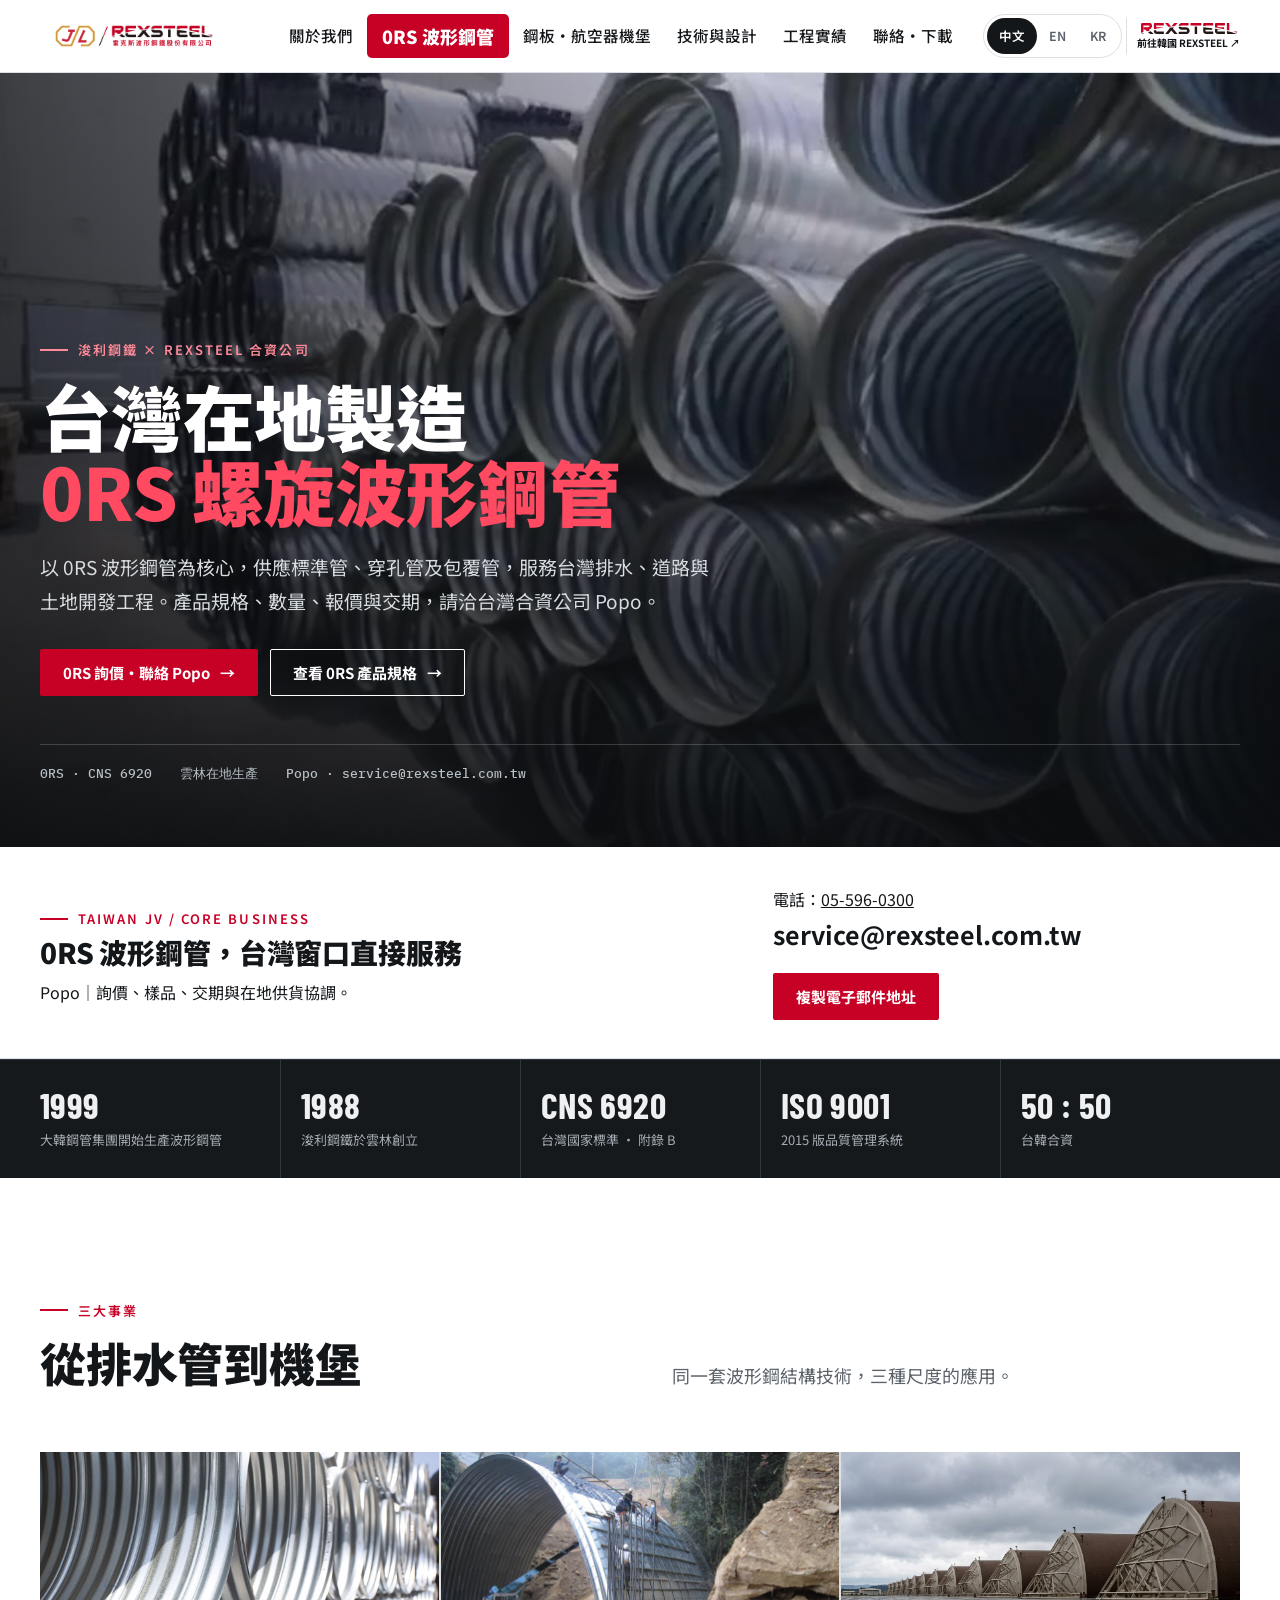
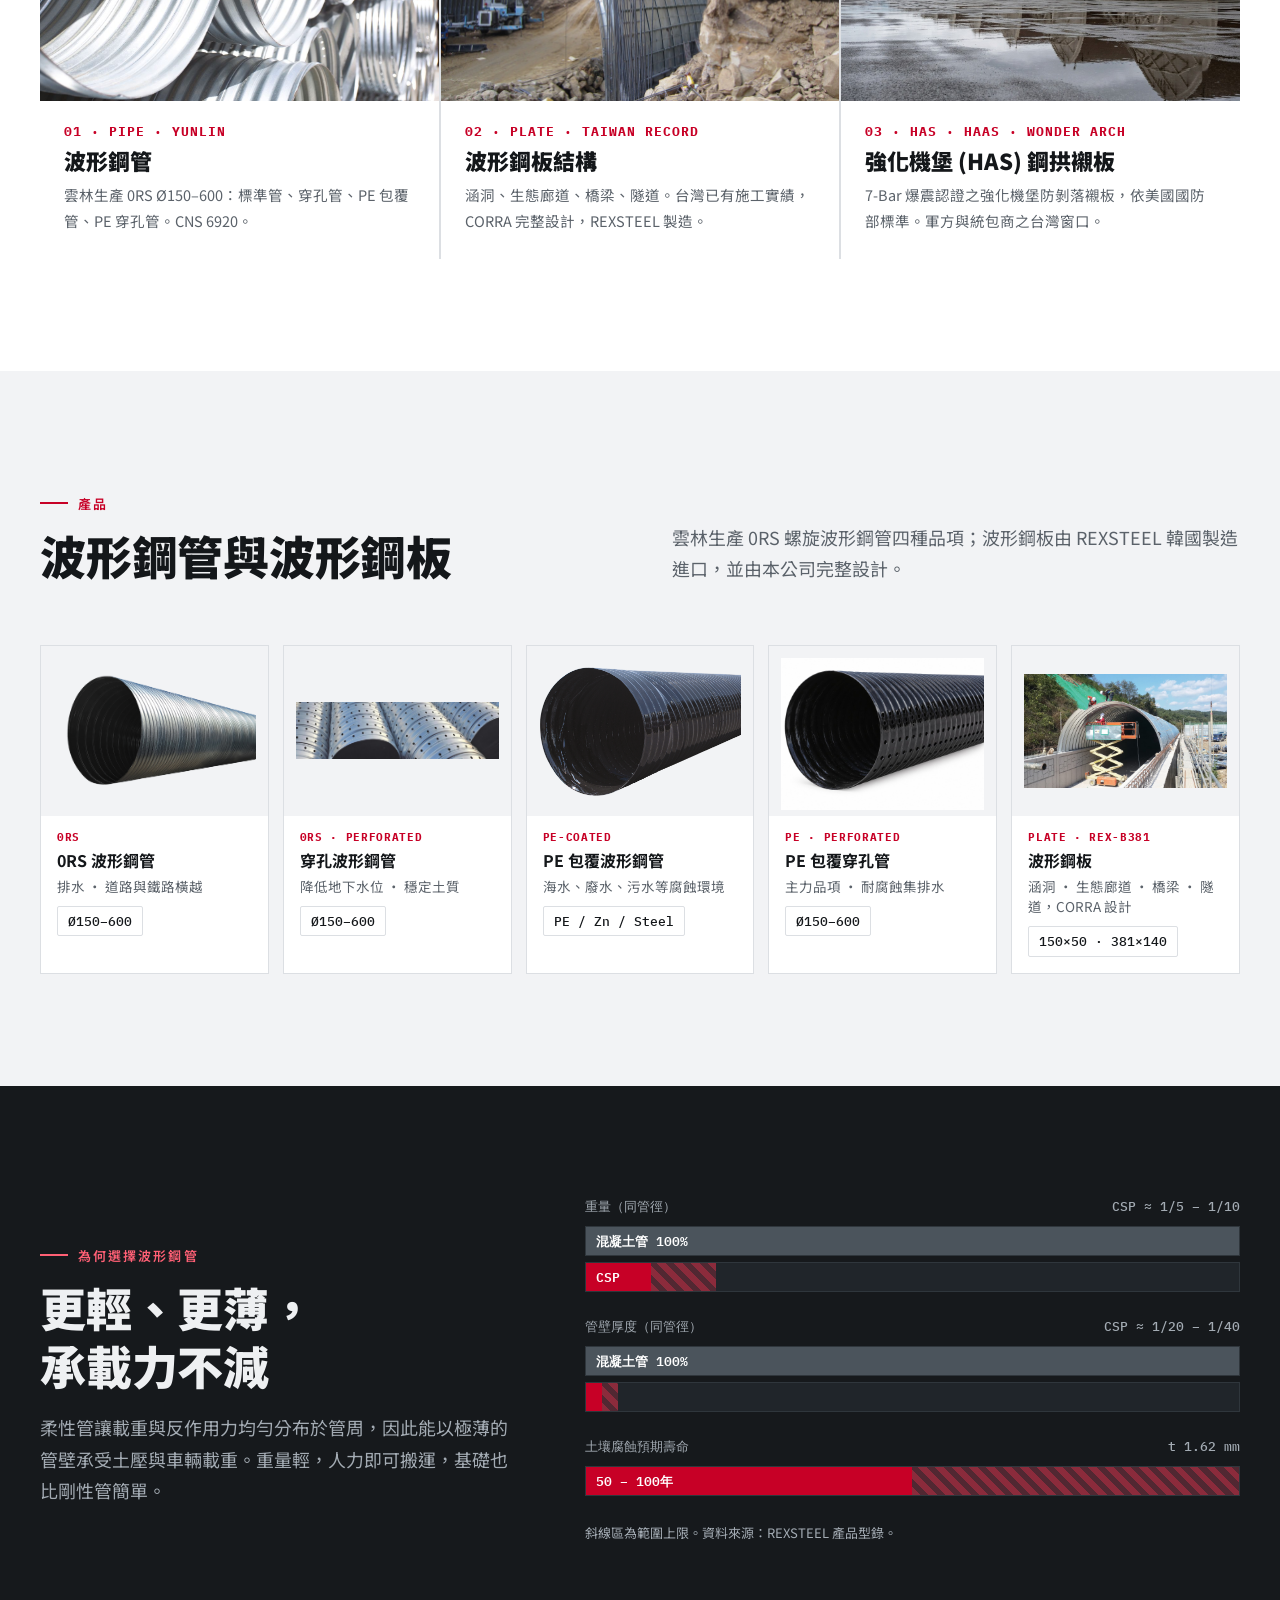
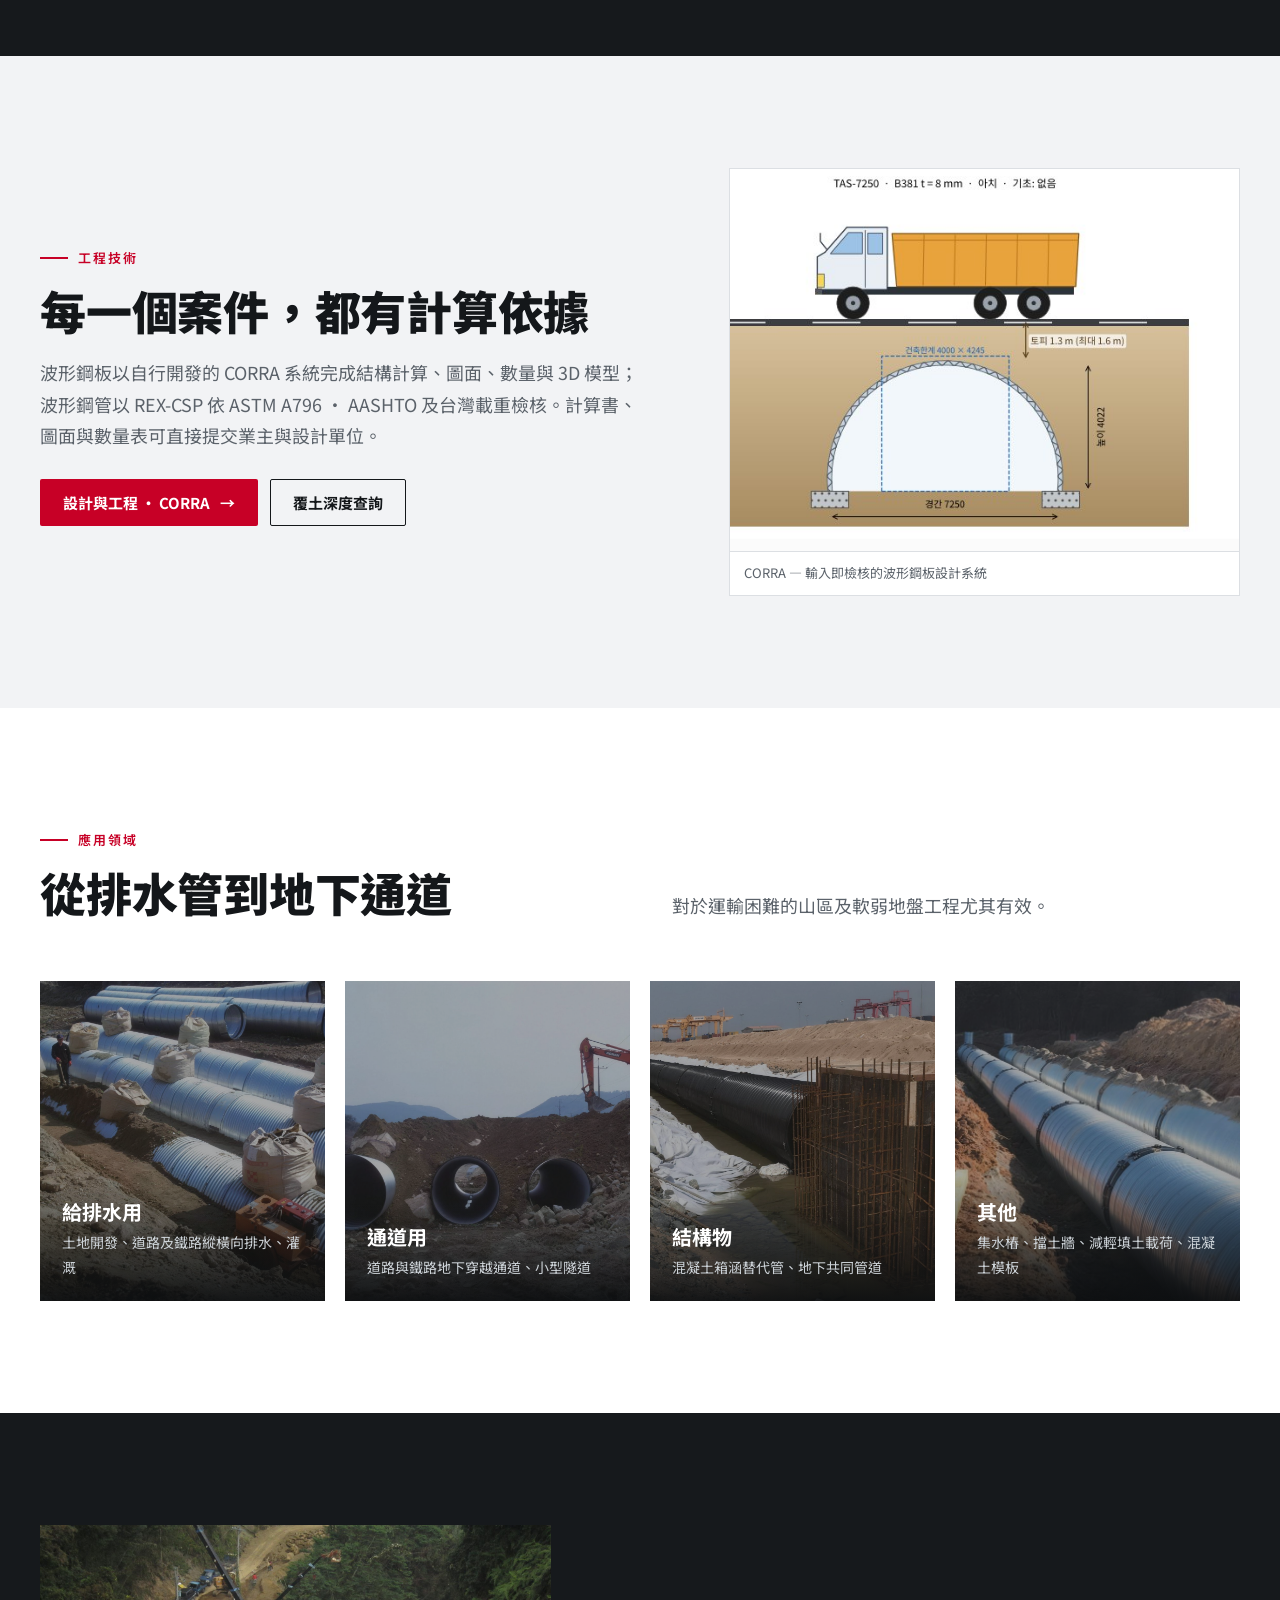
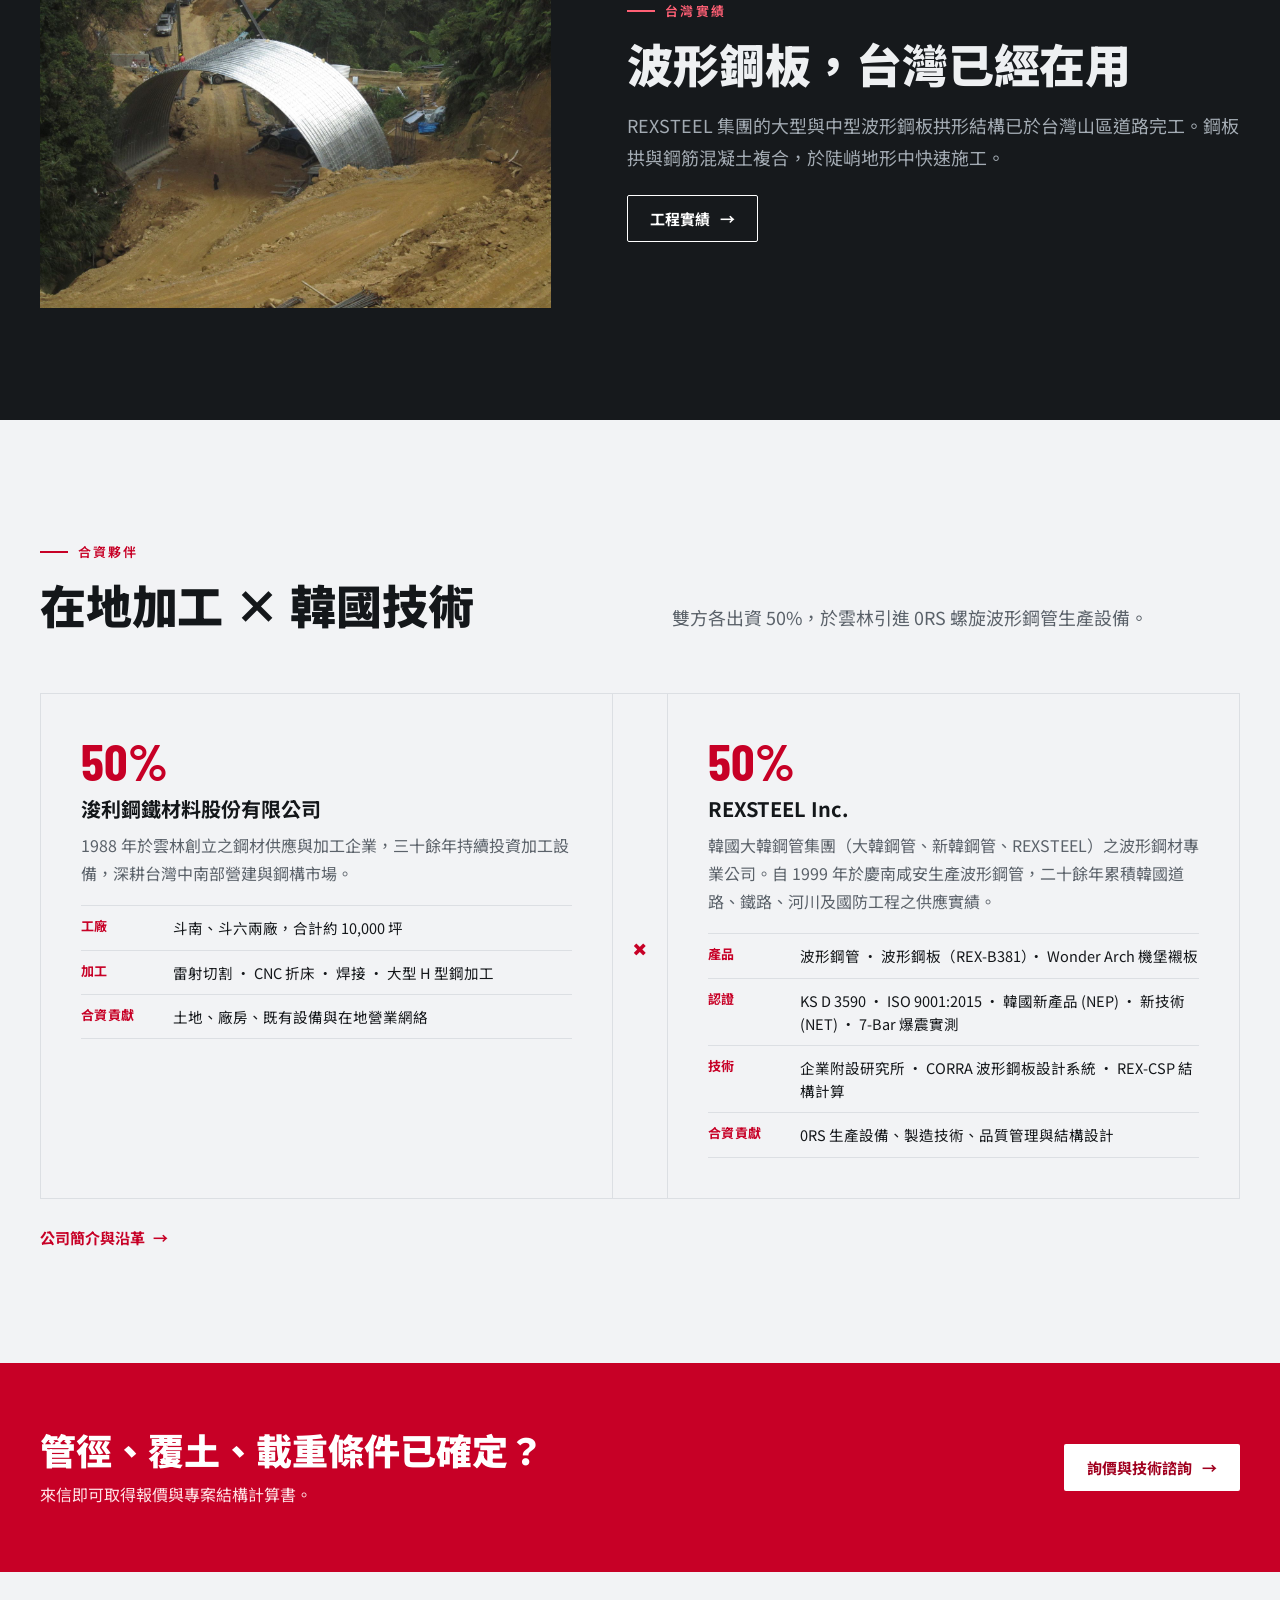
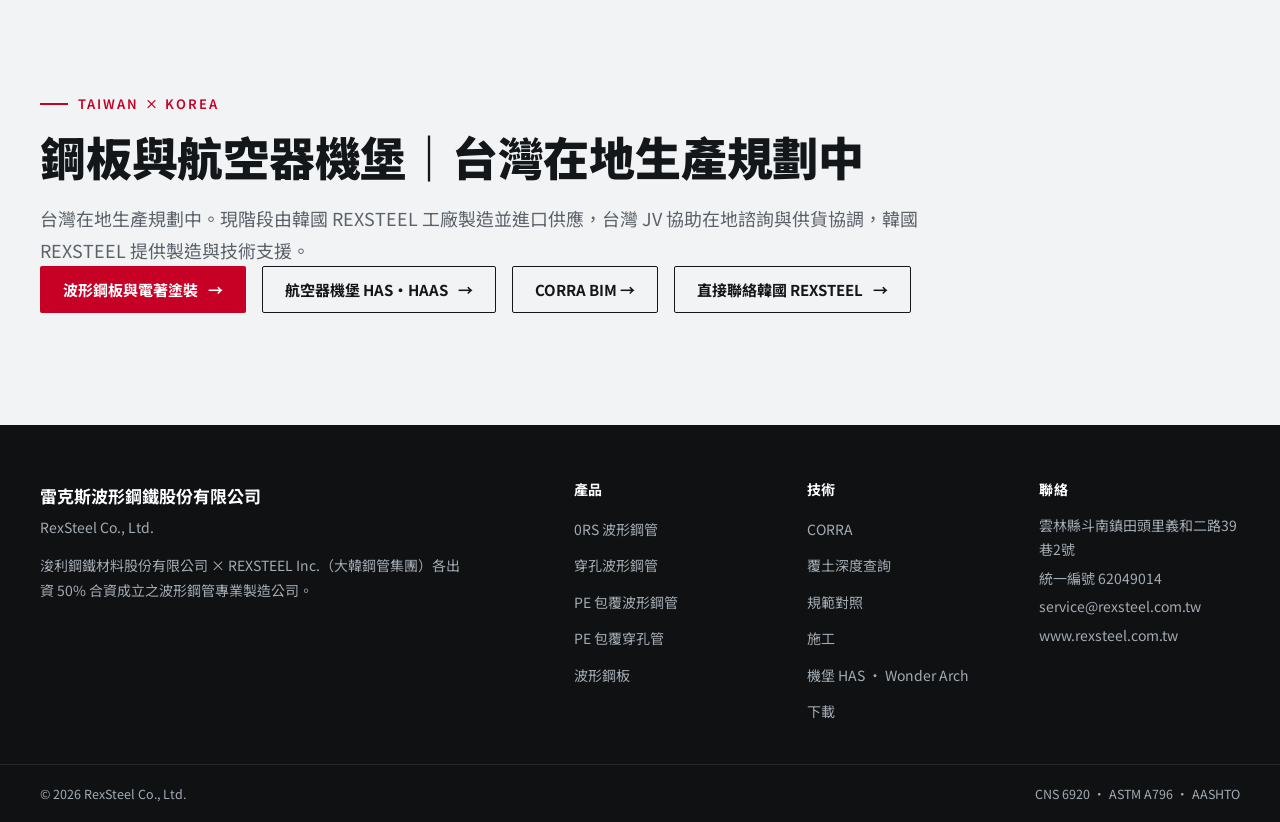
==== commit cff14a8c: "Update Popo contact, office phone and catalogue company name" ====
--- a/index.html
+++ b/index.html
@@ -11,7 +11,7 @@
 <link crossorigin="" href="https://fonts.gstatic.com" rel="preconnect"/>
 <link href="https://fonts.googleapis.com/css2?family=Barlow+Condensed:wght@500;600;700&amp;family=IBM+Plex+Mono:wght@400;500;600;700&amp;family=Noto+Sans+TC:wght@400;500;700;900&amp;family=Noto+Sans+KR:wght@400;500;700;900&amp;display=swap" rel="stylesheet"/>
 <link href="style.css" rel="stylesheet"/>
-<link href="rexsteel-additions.css?v=20261117-korea-shortcut" rel="stylesheet"/></head>
+<link href="rexsteel-additions.css?v=20261117-profile-red" rel="stylesheet"/></head>
 <body>
 <header class="hdr"><div class="wrap">
 <a aria-label="雷克斯波形鋼鐵 首頁" class="brand" href="index.html"><img alt="JL / REXSTEEL 雷克斯波形鋼鐵股份有限公司" height="188" src="assets/logo-jv.png" width="900"/></a>
@@ -31,11 +31,11 @@
 <div class="wrap">
 <span class="eyebrow" style="color:#ff8a99"><span class="tc">浚利鋼鐵 × REXSTEEL 合資公司</span><span class="en">Jiun-Li Steel × REXSTEEL joint venture</span><span class="ko">준리강철 × REXSTEEL 합작법인</span></span>
 <h1 style="margin-top:20px;max-width:none"><span class="tc">台灣在地製造<br/><em>0RS 螺旋波形鋼管</em></span><span class="en">Made in Taiwan<br/><em>0RS helical corrugated steel pipe</em></span><span class="ko">대만 현지 생산<br/><em>0RS 나선형 파형강관</em></span></h1>
-<p class="sub"><span class="tc">以 0RS 波形鋼管為核心，供應標準管、穿孔管及包覆管，服務台灣排水、道路與土地開發工程。產品規格、數量、報價與交期，請洽台灣合資公司 Kevin。</span><span class="en">Our core product is locally manufactured 0RS pipe, including standard, perforated and coated options for Taiwan drainage, roads and land development. Contact Kevin at the Taiwan JV for specifications, quantities, quotations and lead times.</span><span class="ko">대만 현지 생산 0RS 강관을 중심으로 표준관·유공관·피복관을 공급합니다. 대만 배수·도로·토지개발의 제품 사양·수량·견적·납기는 JV 담당 Kevin에게 문의하세요.</span></p>
-<div class="cta"><a class="btn btn-red" href="contact.html#pipe"><span class="tc">0RS 詢價・聯絡 Kevin</span><span class="en">0RS enquiries · Contact Kevin</span><span class="ko">0RS 견적 · Kevin 문의</span> →</a><a class="btn btn-line" href="products.html"><span class="tc">查看 0RS 產品規格</span><span class="en">View 0RS specifications</span><span class="ko">0RS 제품 규격</span> →</a></div>
-<div class="meta"><span>0RS · CNS 6920</span><span><span class="tc">雲林在地生產</span><span class="en">Made in Yunlin</span><span class="ko">운림 현지 생산</span></span><span>Kevin · service@rexsteel.com.tw</span></div>
+<p class="sub"><span class="tc">以 0RS 波形鋼管為核心，供應標準管、穿孔管及包覆管，服務台灣排水、道路與土地開發工程。產品規格、數量、報價與交期，請洽台灣合資公司 Popo。</span><span class="en">Our core product is locally manufactured 0RS pipe, including standard, perforated and coated options for Taiwan drainage, roads and land development. Contact Popo at the Taiwan JV for specifications, quantities, quotations and lead times.</span><span class="ko">대만 현지 생산 0RS 강관을 중심으로 표준관·유공관·피복관을 공급합니다. 대만 배수·도로·토지개발의 제품 사양·수량·견적·납기는 JV 담당 Popo에게 문의하세요.</span></p>
+<div class="cta"><a class="btn btn-red" href="contact.html#pipe"><span class="tc">0RS 詢價・聯絡 Popo</span><span class="en">0RS enquiries · Contact Popo</span><span class="ko">0RS 견적 · Popo 문의</span> →</a><a class="btn btn-line" href="products.html"><span class="tc">查看 0RS 產品規格</span><span class="en">View 0RS specifications</span><span class="ko">0RS 제품 규격</span> →</a></div>
+<div class="meta"><span>0RS · CNS 6920</span><span><span class="tc">雲林在地生產</span><span class="en">Made in Yunlin</span><span class="ko">운림 현지 생산</span></span><span>Popo · service@rexsteel.com.tw</span></div>
 </div>
-</div><section class="rx-add rx-jv-priority" id="taiwan-0rs-contact"><div class="wrap rx-contact-split"><div><span class="eyebrow">TAIWAN JV / CORE BUSINESS</span><h2 class="h2"><span class="tc">0RS 波形鋼管，台灣窗口直接服務</span><span class="en">0RS pipe, direct Taiwan support</span><span class="ko">0RS 강관, 대만 JV에 바로 문의</span></h2><p><span class="tc">台灣聯絡窗口 Kevin｜詢價、樣品、交期與在地供貨協調。</span><span class="en">Taiwan contact: Kevin · quotations, samples, lead times and local delivery.</span><span class="ko">대만 담당 Kevin · 견적·샘플·납기·현지 공급 상담.</span></p></div><div><div class="rx-contact-mail">service@rexsteel.com.tw</div><button class="btn btn-red" data-copy="service@rexsteel.com.tw" type="button"><span class="tc">複製電子郵件地址</span><span class="en">Copy email address</span><span class="ko">이메일 주소 복사</span></button></div></div></section>
+</div><section class="rx-add rx-jv-priority" id="taiwan-0rs-contact"><div class="wrap rx-contact-split"><div><span class="eyebrow">TAIWAN JV / CORE BUSINESS</span><h2 class="h2"><span class="tc">0RS 波形鋼管，台灣窗口直接服務</span><span class="en">0RS pipe, direct Taiwan support</span><span class="ko">0RS 강관, 대만 JV에 바로 문의</span></h2><p><span class="tc">Popo｜詢價、樣品、交期與在地供貨協調。</span><span class="en">Popo · quotations, samples, lead times and local delivery.</span><span class="ko">Popo · 견적·샘플·납기·현지 공급 상담.</span></p></div><div><p><span class="tc">電話：</span><span class="en">Phone: </span><span class="ko">전화번호: </span><a href="tel:+88655960300">05-596-0300</a></p><div class="rx-contact-mail">service@rexsteel.com.tw</div><button class="btn btn-red" data-copy="service@rexsteel.com.tw" type="button"><span class="tc">複製電子郵件地址</span><span class="en">Copy email address</span><span class="ko">이메일 주소 복사</span></button></div></div></section>
 <div class="trust"><div class="wrap">
 <div class="t"><div class="v">1999</div><div class="k"><span class="tc">大韓鋼管集團開始生產波形鋼管</span><span class="en">Daehan Group begins CSP production</span><span class="ko">대한강관그룹 파형강관 생산 시작</span></div></div>
 <div class="t"><div class="v">1988</div><div class="k"><span class="tc">浚利鋼鐵於雲林創立</span><span class="en">Jiun-Li Steel founded in Yunlin</span><span class="ko">준리강철 운림에서 창업</span></div></div>
@@ -153,6 +153,6 @@
 </div>
 <div class="bottom"><div class="wrap"><span>© 2026 RexSteel Co., Ltd.</span><span>CNS 6920 · ASTM A796 · AASHTO</span></div></div>
 </footer>
-<script src="site.js"></script>
-<script defer="" src="rexsteel-additions.js?v=20261117-korea-shortcut"></script></body>
+<script src="site.js?v=20261119-16mm"></script>
+<script defer="" src="rexsteel-additions.js?v=20261117-profile-red"></script></body>
 </html>
--- a/rexsteel-additions.css
+++ b/rexsteel-additions.css
@@ -14,3 +14,5 @@
 .hdr .rx-korea-logo{display:flex;align-items:center;flex:none;padding:5px 0 5px 10px;border-left:1px solid var(--line);margin-left:-14px}.hdr .rx-korea-logo img{width:106px;height:auto;max-height:28px}.hdr .rx-korea-logo:hover{opacity:.75}.hdr .wrap{gap:18px}@media(max-width:1200px){.hdr .rx-korea-logo img{width:88px}.hdr .wrap{gap:12px}.hdr .rx-korea-logo{margin-left:0;padding-left:8px}}@media(max-width:560px){.hdr .brand img{height:27px}.hdr .rx-korea-logo img{width:76px}.hdr .lang button{padding:8px}.hdr .wrap{gap:9px}}
 
 .hdr .rx-korea-logo{flex-direction:column;gap:3px;justify-content:center;text-decoration:none;color:var(--ink)}.rx-korea-label{font-size:10px;font-weight:700;line-height:1.25;white-space:nowrap}.hdr .rx-korea-logo img{width:96px}@media(max-width:560px){.rx-korea-label{font-size:9px}.hdr .rx-korea-logo img{width:72px}}
+
+#liners .rx-profile-red{color:var(--red);font-weight:900}
